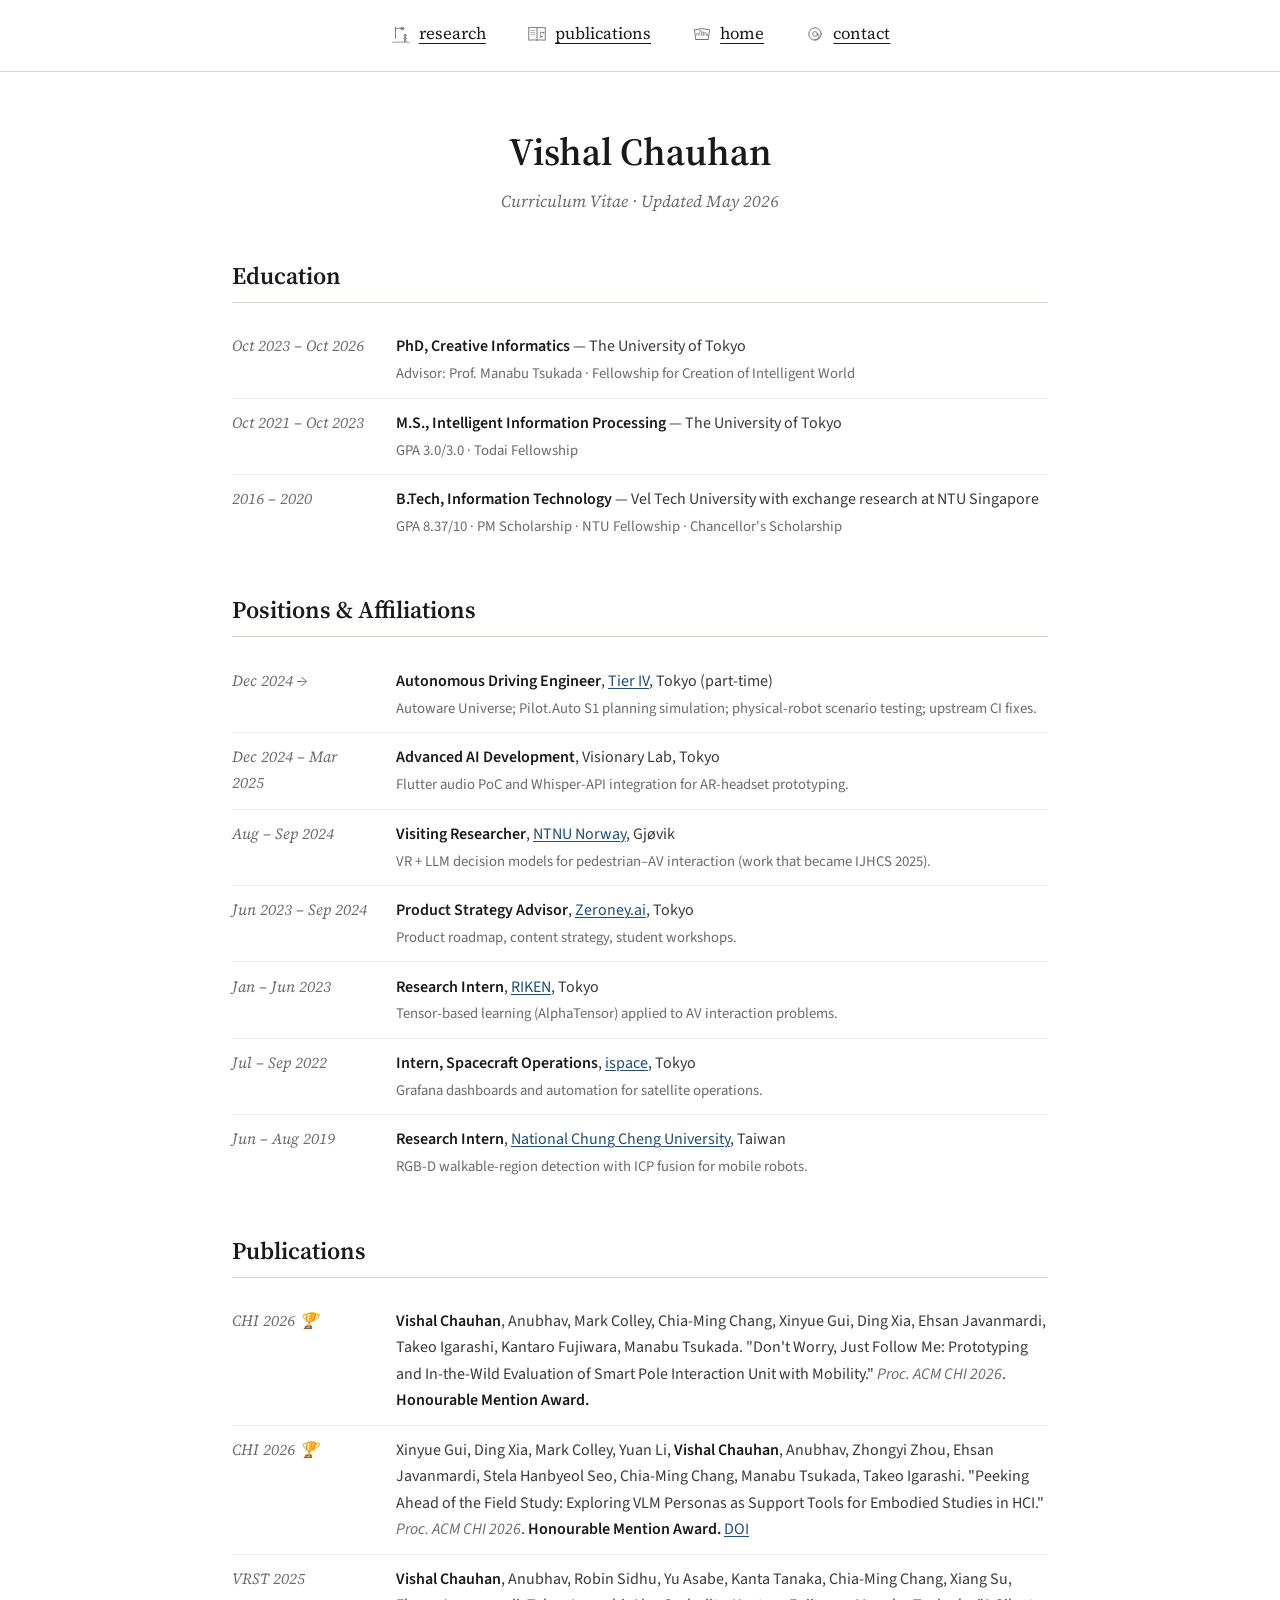
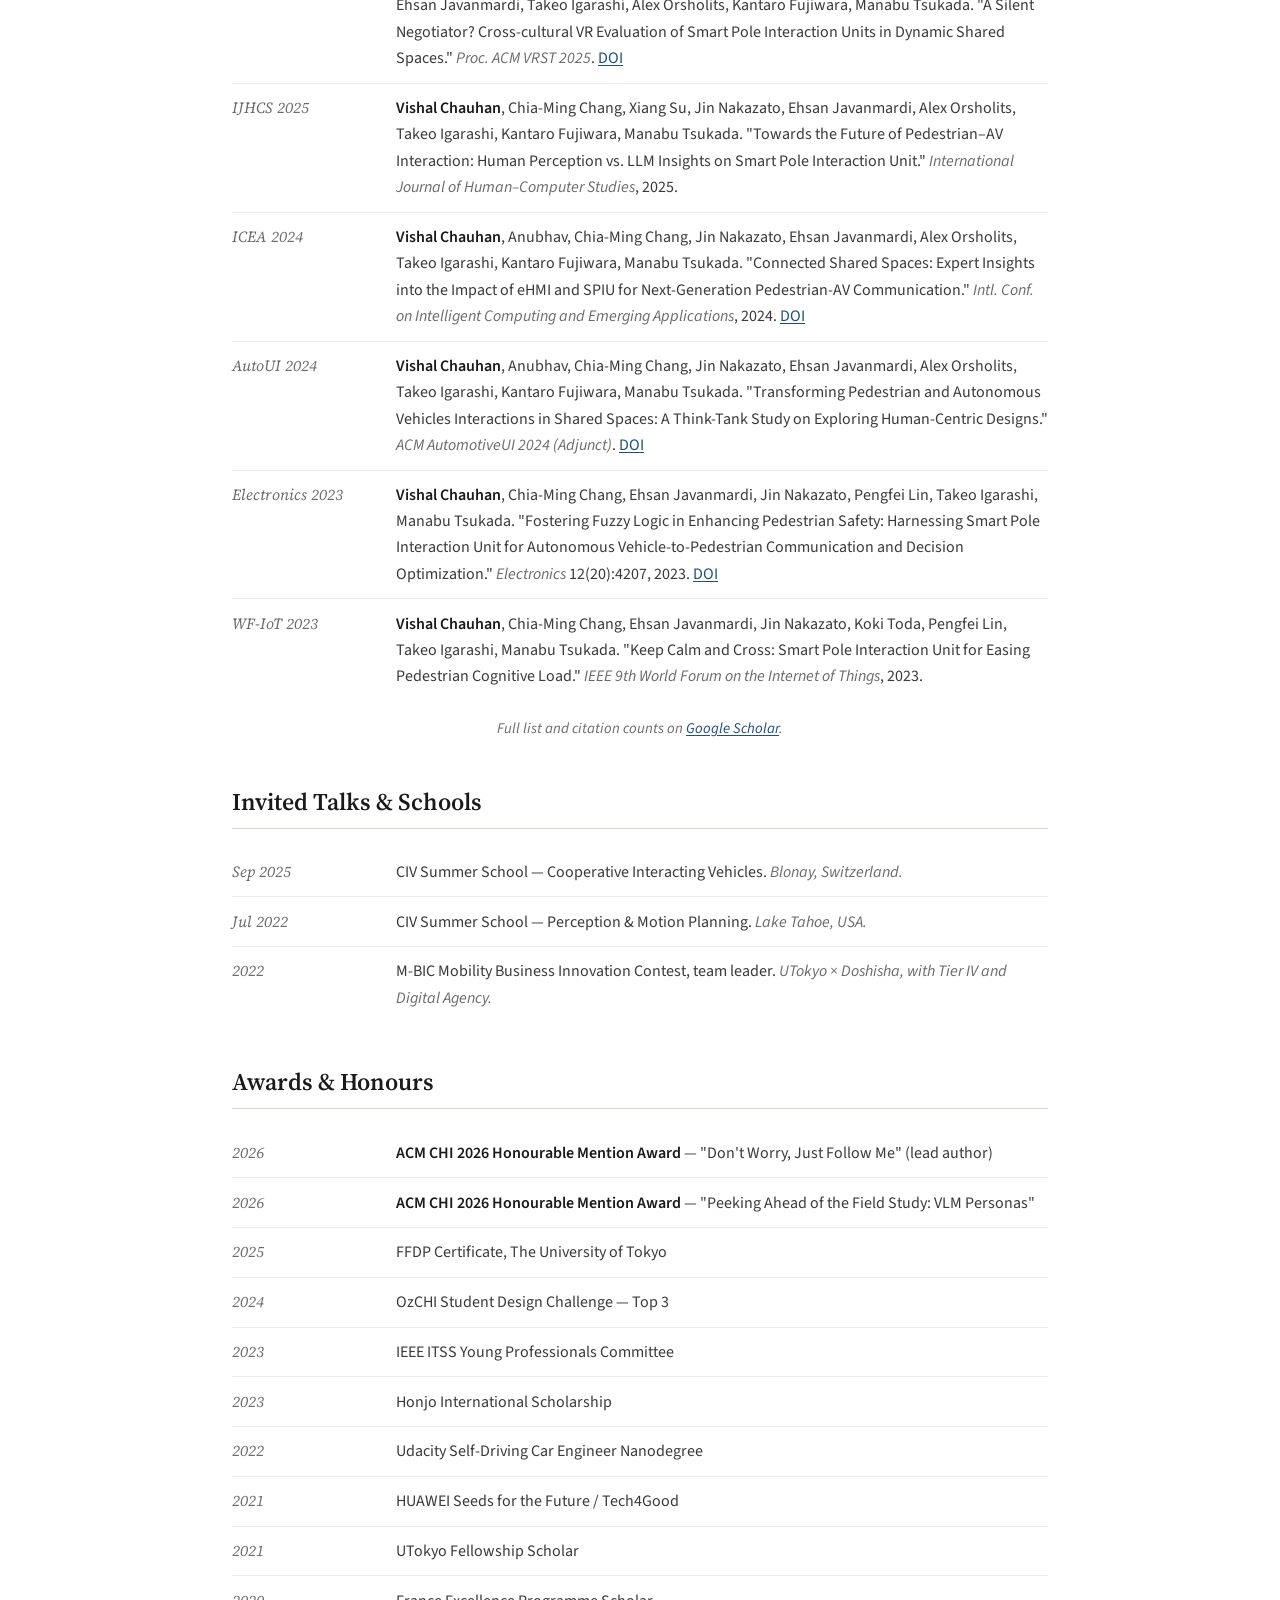
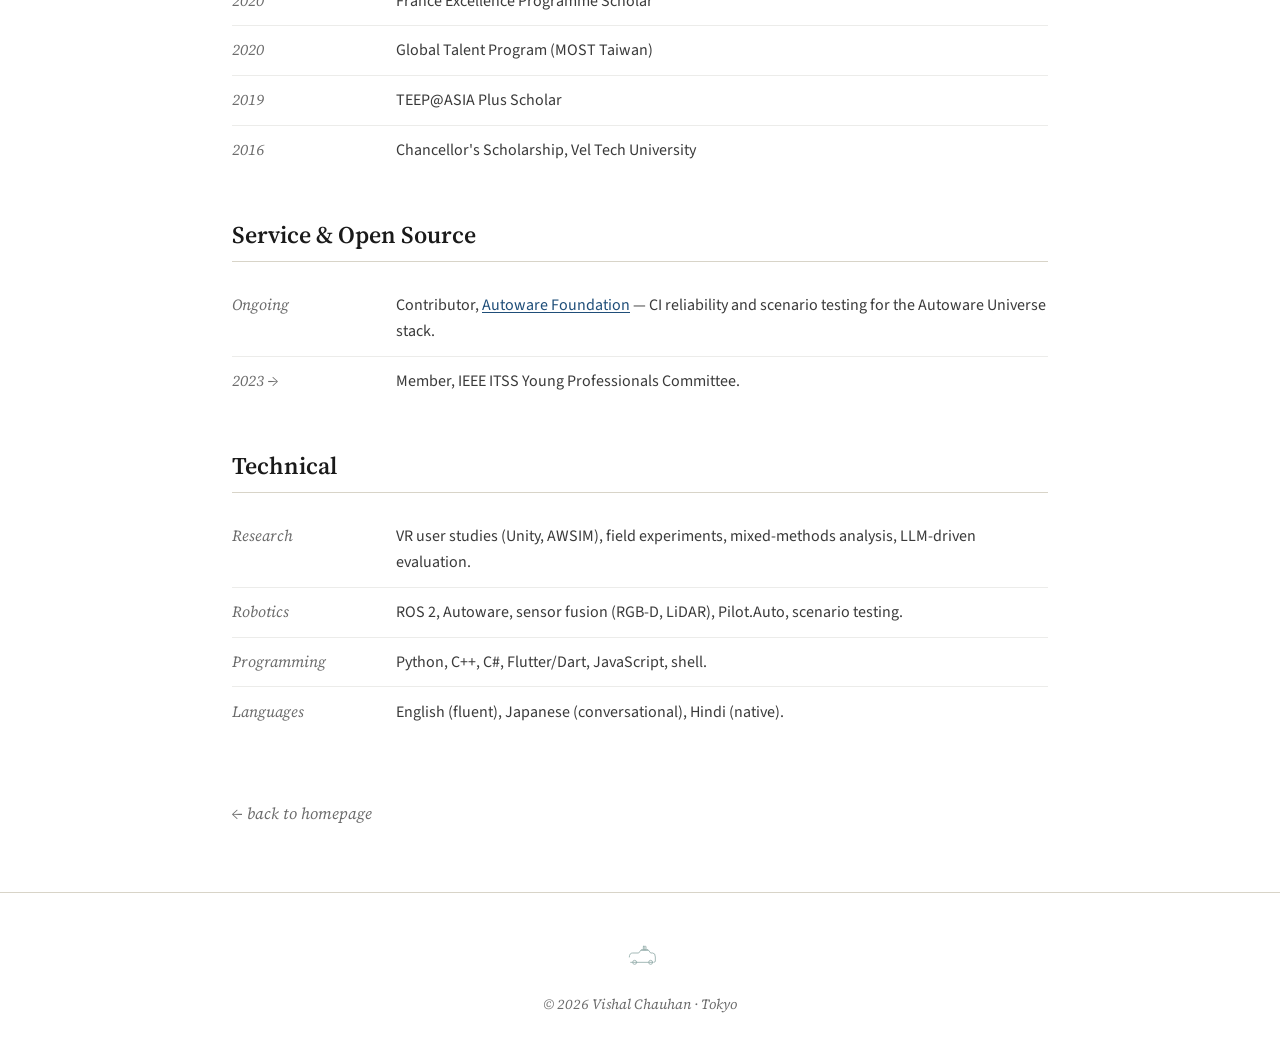
==== cv.html @ 9f1ff460 "Update portfolio website design" ====
<!DOCTYPE html>
<html lang="en">
<head>
<meta charset="UTF-8">
<meta name="viewport" content="width=device-width, initial-scale=1.0">
<title>CV — Vishal Chauhan</title>
<meta name="description" content="Curriculum vitae of Vishal Chauhan — Doctoral researcher at The University of Tokyo.">
<link rel="canonical" href="https://vish0012.github.io/cv.html">

<meta property="og:type" content="profile">
<meta property="og:title" content="CV — Vishal Chauhan">
<meta property="og:description" content="Curriculum vitae of Vishal Chauhan.">
<meta property="og:url" content="https://vish0012.github.io/cv.html">

<link rel="icon" href="data:image/svg+xml,%3Csvg xmlns='http://www.w3.org/2000/svg' viewBox='0 0 32 32'%3E%3Crect width='32' height='32' rx='4' fill='%23ffffff'/%3E%3Ctext x='16' y='22' font-family='Georgia,serif' font-size='20' font-weight='600' fill='%231a1a1a' text-anchor='middle'%3EV%3C/text%3E%3C/svg%3E">

<link rel="preconnect" href="https://fonts.googleapis.com">
<link rel="preconnect" href="https://fonts.gstatic.com" crossorigin>
<link href="https://fonts.googleapis.com/css2?family=Source+Serif+4:ital,opsz,wght@0,8..60,400;0,8..60,600;0,8..60,700;1,8..60,400;1,8..60,600&family=Source+Sans+3:ital,wght@0,400;0,500;0,600;0,700;1,400&display=swap" rel="stylesheet">

<link rel="stylesheet" href="assets/style.css">

<style>
  /* CV-specific layout: two-column with date / content */
  .cv-back {
    display: inline-flex;
    align-items: center;
    gap: 0.4rem;
    font-family: 'Source Serif 4', Georgia, serif;
    font-style: italic;
    color: var(--ink-muted);
    text-decoration: none;
    margin-top: 1.5rem;
  }
  .cv-back:hover { color: var(--link-hover); }

  .cv-title {
    text-align: center;
    margin: 3rem 0 2.5rem;
  }
  .cv-title h1 {
    font-family: 'Source Serif 4', Georgia, serif;
    font-size: 2.4rem;
    font-weight: 600;
    margin-bottom: 0.3rem;
  }
  .cv-title .sub {
    font-family: 'Source Serif 4', Georgia, serif;
    font-style: italic;
    color: var(--ink-muted);
    font-size: 1.05rem;
  }

  .cv-section { margin: 2.5rem 0; }
  .cv-section h2 {
    font-family: 'Source Serif 4', Georgia, serif;
    font-size: 1.5rem;
    font-weight: 600;
    border-bottom: 1px solid var(--rule);
    padding-bottom: 0.4rem;
    margin-bottom: 1.2rem;
    color: var(--ink);
  }
  .cv-row {
    display: grid;
    grid-template-columns: 140px 1fr;
    gap: 1.5rem;
    padding: 0.7rem 0;
    align-items: baseline;
  }
  .cv-row + .cv-row { border-top: 1px solid var(--rule-soft); }
  .cv-when {
    font-family: 'Source Serif 4', Georgia, serif;
    font-style: italic;
    color: var(--ink-muted);
    font-size: 0.97rem;
  }
  .cv-what { color: var(--ink-soft); font-size: 1rem; }
  .cv-what strong { color: var(--ink); font-weight: 600; }
  .cv-what em { color: var(--ink-muted); }
  .cv-sub {
    font-size: 0.92rem;
    color: var(--ink-muted);
    margin-top: 0.15rem;
  }

  @media (max-width: 640px) {
    .cv-title h1 { font-size: 1.9rem; }
    .cv-row { grid-template-columns: 1fr; gap: 0.2rem; padding: 0.85rem 0; }
    .cv-when { font-size: 0.9rem; }
  }
</style>
</head>
<body>

<nav class="top">
  <ul>
    <li><a href="index.html#research">
      <svg class="nav-icon" viewBox="0 0 32 32" fill="none" stroke="currentColor" stroke-width="1.3" stroke-linecap="round" stroke-linejoin="round" aria-hidden="true">
        <path d="M 8 6 Q 8.1 14, 8 22"/>
        <path d="M 8 9 Q 14 6, 18 8"/>
        <circle cx="18" cy="8" r="2.2"/>
        <circle cx="18" cy="8" r="0.9" fill="currentColor" stroke="none"/>
        <circle cx="22" cy="18" r="1.5"/>
        <path d="M 22 20 L 22 24"/>
        <path d="M 22 21 L 20 23"/>
        <path d="M 22 21 L 24 23"/>
        <path d="M 22 24 L 21 27"/>
        <path d="M 22 24 L 23.5 27"/>
        <path d="M 4 28 Q 16 27.5, 28 28" stroke-width="1"/>
      </svg>
      <span class="nav-label">research</span>
    </a></li>
    <li><a href="index.html#publications">
      <svg class="nav-icon" viewBox="0 0 32 32" fill="none" stroke="currentColor" stroke-width="1.3" stroke-linecap="round" stroke-linejoin="round" aria-hidden="true">
        <path d="M 4 7 Q 14 6, 16 7 Q 18 6, 28 7"/>
        <path d="M 4 7 L 4 25 Q 14 24, 16 25 Q 18 24, 28 25 L 28 7"/>
        <path d="M 16 7 L 16 25"/>
        <path d="M 7 11 L 13 11" stroke-width="0.8"/>
        <path d="M 7 14 L 13 14" stroke-width="0.8"/>
        <path d="M 7 17 L 13 17" stroke-width="0.8"/>
        <path d="M 21 13 L 21 21" stroke-width="0.9"/>
        <path d="M 21 14 Q 23 13, 25 14" stroke-width="0.9"/>
        <circle cx="25" cy="14" r="1" stroke-width="0.8"/>
        <circle cx="23" cy="20" r="0.7" stroke-width="0.8" fill="currentColor"/>
      </svg>
      <span class="nav-label">publications</span>
    </a></li>
    <li><a href="index.html">
      <svg class="nav-icon" viewBox="0 0 32 32" fill="none" stroke="currentColor" stroke-width="1.3" stroke-linecap="round" stroke-linejoin="round" aria-hidden="true">
        <path d="M 5 10 Q 16 6, 27 10 L 25 24 L 7 24 L 5 10"/>
        <path d="M 8 18 L 8 15 L 11 15 L 11 18" stroke-width="0.8"/>
        <path d="M 12 18 L 12 11 L 15 11 L 15 18" stroke-width="0.8"/>
        <path d="M 16 18 L 16 13 L 18 13 L 18 18" stroke-width="0.8"/>
        <path d="M 19 18 L 19 14 L 22 14 L 22 18" stroke-width="0.8"/>
        <path d="M 23 18 L 23 16 L 24 16 L 24 18" stroke-width="0.8"/>
        <path d="M 7 24 L 25 24" stroke-width="1.1"/>
      </svg>
      <span class="nav-label">home</span>
    </a></li>
    <li><a href="index.html#contact">
      <svg class="nav-icon" viewBox="0 0 32 32" fill="none" stroke="currentColor" stroke-width="1.3" stroke-linecap="round" stroke-linejoin="round" aria-hidden="true">
        <circle cx="16" cy="16" r="9" stroke-width="1.4"/>
        <circle cx="16" cy="16" r="3.5" stroke-width="1.2"/>
        <path d="M 19.3 16 Q 21 15, 21.5 17 Q 22 20, 21 22 Q 19 24, 16 24" stroke-width="1.2"/>
      </svg>
      <span class="nav-label">contact</span>
    </a></li>
  </ul>
</nav>

<div class="wrap">

<div class="cv-title">
  <h1>Vishal Chauhan</h1>
  <div class="sub">Curriculum Vitae · Updated <span id="updated">May 2026</span></div>
</div>

<!-- EDUCATION -->
<section class="cv-section">
  <h2>Education</h2>
  <div class="cv-row">
    <div class="cv-when">Oct 2023 – Oct 2026</div>
    <div class="cv-what">
      <strong>PhD, Creative Informatics</strong> — The University of Tokyo
      <div class="cv-sub">Advisor: Prof. Manabu Tsukada · Fellowship for Creation of Intelligent World</div>
    </div>
  </div>
  <div class="cv-row">
    <div class="cv-when">Oct 2021 – Oct 2023</div>
    <div class="cv-what">
      <strong>M.S., Intelligent Information Processing</strong> — The University of Tokyo
      <div class="cv-sub">GPA 3.0/3.0 · Todai Fellowship</div>
    </div>
  </div>
  <div class="cv-row">
    <div class="cv-when">2016 – 2020</div>
    <div class="cv-what">
      <strong>B.Tech, Information Technology</strong> — Vel Tech University with exchange research at NTU Singapore
      <div class="cv-sub">GPA 8.37/10 · PM Scholarship · NTU Fellowship · Chancellor's Scholarship</div>
    </div>
  </div>
</section>

<!-- POSITIONS -->
<section class="cv-section">
  <h2>Positions &amp; Affiliations</h2>
  <div class="cv-row">
    <div class="cv-when">Dec 2024 →</div>
    <div class="cv-what">
      <strong>Autonomous Driving Engineer</strong>, <a href="https://tier4.jp/en/" target="_blank" rel="noopener">Tier IV</a>, Tokyo (part-time)
      <div class="cv-sub">Autoware Universe; Pilot.Auto S1 planning simulation; physical-robot scenario testing; upstream CI fixes.</div>
    </div>
  </div>
  <div class="cv-row">
    <div class="cv-when">Dec 2024 – Mar 2025</div>
    <div class="cv-what">
      <strong>Advanced AI Development</strong>, Visionary Lab, Tokyo
      <div class="cv-sub">Flutter audio PoC and Whisper-API integration for AR-headset prototyping.</div>
    </div>
  </div>
  <div class="cv-row">
    <div class="cv-when">Aug – Sep 2024</div>
    <div class="cv-what">
      <strong>Visiting Researcher</strong>, <a href="https://www.ntnu.edu/" target="_blank" rel="noopener">NTNU Norway</a>, Gjøvik
      <div class="cv-sub">VR + LLM decision models for pedestrian–AV interaction (work that became IJHCS 2025).</div>
    </div>
  </div>
  <div class="cv-row">
    <div class="cv-when">Jun 2023 – Sep 2024</div>
    <div class="cv-what">
      <strong>Product Strategy Advisor</strong>, <a href="https://zeroney.ai" target="_blank" rel="noopener">Zeroney.ai</a>, Tokyo
      <div class="cv-sub">Product roadmap, content strategy, student workshops.</div>
    </div>
  </div>
  <div class="cv-row">
    <div class="cv-when">Jan – Jun 2023</div>
    <div class="cv-what">
      <strong>Research Intern</strong>, <a href="https://www.riken.jp/en/" target="_blank" rel="noopener">RIKEN</a>, Tokyo
      <div class="cv-sub">Tensor-based learning (AlphaTensor) applied to AV interaction problems.</div>
    </div>
  </div>
  <div class="cv-row">
    <div class="cv-when">Jul – Sep 2022</div>
    <div class="cv-what">
      <strong>Intern, Spacecraft Operations</strong>, <a href="https://ispace-inc.com/en/" target="_blank" rel="noopener">ispace</a>, Tokyo
      <div class="cv-sub">Grafana dashboards and automation for satellite operations.</div>
    </div>
  </div>
  <div class="cv-row">
    <div class="cv-when">Jun – Aug 2019</div>
    <div class="cv-what">
      <strong>Research Intern</strong>, <a href="https://www.ccu.edu.tw/eng/" target="_blank" rel="noopener">National Chung Cheng University</a>, Taiwan
      <div class="cv-sub">RGB-D walkable-region detection with ICP fusion for mobile robots.</div>
    </div>
  </div>
</section>

<!-- PUBLICATIONS -->
<section class="cv-section">
  <h2>Publications</h2>
  <div class="cv-row">
    <div class="cv-when">CHI 2026 🏆</div>
    <div class="cv-what">
      <strong>Vishal Chauhan</strong>, Anubhav, Mark Colley, Chia-Ming Chang, Xinyue Gui, Ding Xia, Ehsan Javanmardi, Takeo Igarashi, Kantaro Fujiwara, Manabu Tsukada. "Don't Worry, Just Follow Me: Prototyping and In-the-Wild Evaluation of Smart Pole Interaction Unit with Mobility." <em>Proc. ACM CHI 2026</em>. <strong>Honourable Mention Award.</strong>
    </div>
  </div>
  <div class="cv-row">
    <div class="cv-when">CHI 2026 🏆</div>
    <div class="cv-what">
      Xinyue Gui, Ding Xia, Mark Colley, Yuan Li, <strong>Vishal Chauhan</strong>, Anubhav, Zhongyi Zhou, Ehsan Javanmardi, Stela Hanbyeol Seo, Chia-Ming Chang, Manabu Tsukada, Takeo Igarashi. "Peeking Ahead of the Field Study: Exploring VLM Personas as Support Tools for Embodied Studies in HCI." <em>Proc. ACM CHI 2026</em>. <strong>Honourable Mention Award.</strong> <a href="https://doi.org/10.1145/3772318.3790537" target="_blank" rel="noopener">DOI</a>
    </div>
  </div>
  <div class="cv-row">
    <div class="cv-when">VRST 2025</div>
    <div class="cv-what">
      <strong>Vishal Chauhan</strong>, Anubhav, Robin Sidhu, Yu Asabe, Kanta Tanaka, Chia-Ming Chang, Xiang Su, Ehsan Javanmardi, Takeo Igarashi, Alex Orsholits, Kantaro Fujiwara, Manabu Tsukada. "A Silent Negotiator? Cross-cultural VR Evaluation of Smart Pole Interaction Units in Dynamic Shared Spaces." <em>Proc. ACM VRST 2025</em>. <a href="https://doi.org/10.1145/3756884.3765991" target="_blank" rel="noopener">DOI</a>
    </div>
  </div>
  <div class="cv-row">
    <div class="cv-when">IJHCS 2025</div>
    <div class="cv-what">
      <strong>Vishal Chauhan</strong>, Chia-Ming Chang, Xiang Su, Jin Nakazato, Ehsan Javanmardi, Alex Orsholits, Takeo Igarashi, Kantaro Fujiwara, Manabu Tsukada. "Towards the Future of Pedestrian–AV Interaction: Human Perception vs. LLM Insights on Smart Pole Interaction Unit." <em>International Journal of Human–Computer Studies</em>, 2025.
    </div>
  </div>
  <div class="cv-row">
    <div class="cv-when">ICEA 2024</div>
    <div class="cv-what">
      <strong>Vishal Chauhan</strong>, Anubhav, Chia-Ming Chang, Jin Nakazato, Ehsan Javanmardi, Alex Orsholits, Takeo Igarashi, Kantaro Fujiwara, Manabu Tsukada. "Connected Shared Spaces: Expert Insights into the Impact of eHMI and SPIU for Next-Generation Pedestrian-AV Communication." <em>Intl. Conf. on Intelligent Computing and Emerging Applications</em>, 2024. <a href="https://doi.org/10.1145/3732437.3732752" target="_blank" rel="noopener">DOI</a>
    </div>
  </div>
  <div class="cv-row">
    <div class="cv-when">AutoUI 2024</div>
    <div class="cv-what">
      <strong>Vishal Chauhan</strong>, Anubhav, Chia-Ming Chang, Jin Nakazato, Ehsan Javanmardi, Alex Orsholits, Takeo Igarashi, Kantaro Fujiwara, Manabu Tsukada. "Transforming Pedestrian and Autonomous Vehicles Interactions in Shared Spaces: A Think-Tank Study on Exploring Human-Centric Designs." <em>ACM AutomotiveUI 2024 (Adjunct)</em>. <a href="https://doi.org/10.1145/3641308.3685037" target="_blank" rel="noopener">DOI</a>
    </div>
  </div>
  <div class="cv-row">
    <div class="cv-when">Electronics 2023</div>
    <div class="cv-what">
      <strong>Vishal Chauhan</strong>, Chia-Ming Chang, Ehsan Javanmardi, Jin Nakazato, Pengfei Lin, Takeo Igarashi, Manabu Tsukada. "Fostering Fuzzy Logic in Enhancing Pedestrian Safety: Harnessing Smart Pole Interaction Unit for Autonomous Vehicle-to-Pedestrian Communication and Decision Optimization." <em>Electronics</em> 12(20):4207, 2023. <a href="https://doi.org/10.3390/electronics12204207" target="_blank" rel="noopener">DOI</a>
    </div>
  </div>
  <div class="cv-row">
    <div class="cv-when">WF-IoT 2023</div>
    <div class="cv-what">
      <strong>Vishal Chauhan</strong>, Chia-Ming Chang, Ehsan Javanmardi, Jin Nakazato, Koki Toda, Pengfei Lin, Takeo Igarashi, Manabu Tsukada. "Keep Calm and Cross: Smart Pole Interaction Unit for Easing Pedestrian Cognitive Load." <em>IEEE 9th World Forum on the Internet of Things</em>, 2023.
    </div>
  </div>
  <p style="text-align:center;font-style:italic;color:var(--ink-muted);font-size:0.93rem;margin-top:1rem">
    Full list and citation counts on <a href="https://scholar.google.com/citations?user=SHkxvc4AAAAJ" target="_blank" rel="noopener">Google Scholar</a>.
  </p>
</section>

<!-- TALKS -->
<section class="cv-section">
  <h2>Invited Talks &amp; Schools</h2>
  <div class="cv-row">
    <div class="cv-when">Sep 2025</div>
    <div class="cv-what">CIV Summer School — Cooperative Interacting Vehicles. <em>Blonay, Switzerland.</em></div>
  </div>
  <div class="cv-row">
    <div class="cv-when">Jul 2022</div>
    <div class="cv-what">CIV Summer School — Perception &amp; Motion Planning. <em>Lake Tahoe, USA.</em></div>
  </div>
  <div class="cv-row">
    <div class="cv-when">2022</div>
    <div class="cv-what">M-BIC Mobility Business Innovation Contest, team leader. <em>UTokyo × Doshisha, with Tier IV and Digital Agency.</em></div>
  </div>
</section>

<!-- AWARDS -->
<section class="cv-section">
  <h2>Awards &amp; Honours</h2>
  <div class="cv-row"><div class="cv-when">2026</div><div class="cv-what"><strong>ACM CHI 2026 Honourable Mention Award</strong> — "Don't Worry, Just Follow Me" (lead author)</div></div>
  <div class="cv-row"><div class="cv-when">2026</div><div class="cv-what"><strong>ACM CHI 2026 Honourable Mention Award</strong> — "Peeking Ahead of the Field Study: VLM Personas"</div></div>
  <div class="cv-row"><div class="cv-when">2025</div><div class="cv-what">FFDP Certificate, The University of Tokyo</div></div>
  <div class="cv-row"><div class="cv-when">2024</div><div class="cv-what">OzCHI Student Design Challenge — Top 3</div></div>
  <div class="cv-row"><div class="cv-when">2023</div><div class="cv-what">IEEE ITSS Young Professionals Committee</div></div>
  <div class="cv-row"><div class="cv-when">2023</div><div class="cv-what">Honjo International Scholarship</div></div>
  <div class="cv-row"><div class="cv-when">2022</div><div class="cv-what">Udacity Self-Driving Car Engineer Nanodegree</div></div>
  <div class="cv-row"><div class="cv-when">2021</div><div class="cv-what">HUAWEI Seeds for the Future / Tech4Good</div></div>
  <div class="cv-row"><div class="cv-when">2021</div><div class="cv-what">UTokyo Fellowship Scholar</div></div>
  <div class="cv-row"><div class="cv-when">2020</div><div class="cv-what">France Excellence Programme Scholar</div></div>
  <div class="cv-row"><div class="cv-when">2020</div><div class="cv-what">Global Talent Program (MOST Taiwan)</div></div>
  <div class="cv-row"><div class="cv-when">2019</div><div class="cv-what">TEEP@ASIA Plus Scholar</div></div>
  <div class="cv-row"><div class="cv-when">2016</div><div class="cv-what">Chancellor's Scholarship, Vel Tech University</div></div>
</section>

<!-- SERVICE -->
<section class="cv-section">
  <h2>Service &amp; Open Source</h2>
  <div class="cv-row">
    <div class="cv-when">Ongoing</div>
    <div class="cv-what">Contributor, <a href="https://github.com/autowarefoundation" target="_blank" rel="noopener">Autoware Foundation</a> — CI reliability and scenario testing for the Autoware Universe stack.</div>
  </div>
  <div class="cv-row">
    <div class="cv-when">2023 →</div>
    <div class="cv-what">Member, IEEE ITSS Young Professionals Committee.</div>
  </div>
</section>

<!-- SKILLS -->
<section class="cv-section">
  <h2>Technical</h2>
  <div class="cv-row">
    <div class="cv-when">Research</div>
    <div class="cv-what">VR user studies (Unity, AWSIM), field experiments, mixed-methods analysis, LLM-driven evaluation.</div>
  </div>
  <div class="cv-row">
    <div class="cv-when">Robotics</div>
    <div class="cv-what">ROS 2, Autoware, sensor fusion (RGB-D, LiDAR), Pilot.Auto, scenario testing.</div>
  </div>
  <div class="cv-row">
    <div class="cv-when">Programming</div>
    <div class="cv-what">Python, C++, C#, Flutter/Dart, JavaScript, shell.</div>
  </div>
  <div class="cv-row">
    <div class="cv-when">Languages</div>
    <div class="cv-what">English (fluent), Japanese (conversational), Hindi (native).</div>
  </div>
</section>

<a href="index.html" class="cv-back">← back to homepage</a>

</div>

<footer>
  <svg class="mark" viewBox="0 0 60 60" fill="none" stroke="currentColor" stroke-width="1.3" stroke-linecap="round" stroke-linejoin="round" aria-hidden="true">
    <path d="M14 36 Q 14 30, 19 30 L 28 30 L 32 25 L 42 25 L 46 30 L 49 30 Q 53 30, 53 36 L 53 42 Q 53 44, 51 44"/>
    <path d="M16 44 L 49 44"/>
    <line x1="32" y1="26" x2="42" y2="26"/>
    <circle cx="22" cy="44" r="3"/>
    <circle cx="46" cy="44" r="3"/>
    <rect x="35" y="20" width="4" height="5" rx="0.5"/>
    <circle cx="37" cy="22.5" r="1" fill="currentColor" stroke="none"/>
  </svg>
  <div>© <span id="year">2026</span> Vishal Chauhan · Tokyo</div>
</footer>

<script>
  document.getElementById('year').textContent = new Date().getFullYear();
</script>
</body>
</html>
---- assets/style.css ----
/* ============================================================
   Vishal Chauhan — Academic page
   Stylesheet
   ============================================================ */

*, *::before, *::after { margin: 0; padding: 0; box-sizing: border-box; }

:root {
  --paper: #ffffff;
  --ink: #1a1a1a;
  --ink-soft: #3a3a3a;
  --ink-muted: #6b6b6b;
  --ink-faint: #999;
  --rule: #d8d4c8;
  --rule-soft: #ececea;
  --accent: #6b8e8a;          /* muted teal-grey, like ink wash */
  --accent-deep: #4a6663;
  --link: #1f4e79;            /* classic serif-link blue */
  --link-hover: #c34a36;      /* warm red on hover, like a fountain pen */
  --max-w: 880px;
}

html { -webkit-text-size-adjust: 100%; }

body {
  font-family: 'Source Sans 3', 'Helvetica Neue', Arial, sans-serif;
  color: var(--ink);
  background: var(--paper);
  font-size: 16px;
  line-height: 1.65;
  -webkit-font-smoothing: antialiased;
  -moz-osx-font-smoothing: grayscale;
  padding: 0;
}

a {
  color: var(--link);
  text-decoration: underline;
  text-decoration-thickness: 1px;
  text-underline-offset: 2px;
  transition: color 0.15s;
}
a:hover { color: var(--link-hover); }

img { max-width: 100%; display: block; }

::selection { background: rgba(195, 74, 54, 0.15); color: var(--ink); }

.wrap {
  max-width: var(--max-w);
  margin: 0 auto;
  padding: 0 2rem;
}

/* ---------- Top nav (anchor-based) ---------- */
nav.top {
  border-bottom: 1px solid var(--rule);
  padding: 1.25rem 0 1.1rem;
  background: var(--paper);
  position: sticky;
  top: 0;
  z-index: 10;
}
nav.top ul {
  list-style: none;
  display: flex;
  align-items: center;
  justify-content: center;
  gap: 2.5rem;
  font-family: 'Source Serif 4', Georgia, 'Times New Roman', serif;
  font-size: 1.05rem;
  flex-wrap: wrap;
}
nav.top a {
  color: var(--ink);
  text-decoration: underline;
  text-decoration-thickness: 1px;
  text-underline-offset: 4px;
  display: inline-flex;
  align-items: center;
  gap: 0.45rem;
}
nav.top a:hover { color: var(--link-hover); }
nav.top .nav-icon { width: 22px; height: 22px; flex-shrink: 0; color: var(--ink-muted); }

/* ---------- Hero ---------- */
.hero {
  display: grid;
  grid-template-columns: auto 1fr auto;
  gap: 2rem;
  padding: 3rem 0 2rem;
  align-items: start;
}
.hero-photo {
  width: 200px;
  height: 240px;
  object-fit: cover;
  object-position: center top;
  background: var(--rule-soft);
}
.hero-text { padding-top: 0.5rem; }
.hero-text h1 {
  font-family: 'Source Serif 4', Georgia, 'Times New Roman', serif;
  font-weight: 600;
  font-size: 2.6rem;
  line-height: 1.1;
  letter-spacing: -0.5px;
  margin-bottom: 0.9rem;
  color: var(--ink);
}
.hero-text .titles {
  font-family: 'Source Serif 4', Georgia, serif;
  font-style: italic;
  font-size: 1.15rem;
  color: var(--ink-soft);
  line-height: 1.5;
}
.hero-text .titles div { margin-bottom: 0.15rem; }
.hero-text .titles a { color: var(--ink-soft); text-decoration-color: var(--ink-faint); }
.hero-text .titles a:hover { color: var(--link-hover); text-decoration-color: var(--link-hover); }

.hero-mark {
  width: 220px;
  height: 150px;
  color: var(--accent);
  opacity: 0.9;
  align-self: end;
}

/* ---------- Section headers (icon + name) ---------- */
.section {
  padding: 3.2rem 0 1rem;
  scroll-margin-top: 5rem;
}
.section-head {
  display: flex;
  align-items: center;
  justify-content: center;
  gap: 0.8rem;
  margin-bottom: 2rem;
}
.section-head h2 {
  font-family: 'Source Serif 4', Georgia, serif;
  font-weight: 600;
  font-size: 2.1rem;
  letter-spacing: -0.3px;
  color: var(--ink);
}
.section-head .ico {
  width: 38px;
  height: 38px;
  color: var(--accent);
  flex-shrink: 0;
}

/* ---------- Research / Publication entries ---------- */
.pub {
  display: grid;
  grid-template-columns: 160px 1fr;
  gap: 1.8rem;
  padding: 1.2rem 0;
  align-items: start;
}
.pub + .pub { border-top: 1px solid var(--rule-soft); }
.pub-thumb {
  width: 160px;
  height: 110px;
  object-fit: cover;
  background: var(--rule-soft);
  border: 1px solid var(--rule-soft);
}
.pub-thumb.placeholder {
  display: flex;
  align-items: center;
  justify-content: center;
  color: var(--ink-faint);
  font-family: 'Source Serif 4', Georgia, serif;
  font-style: italic;
  font-size: 0.85rem;
  text-align: center;
  padding: 0.5rem;
}
.pub-body { padding-top: 0.1rem; }
.pub-title {
  font-weight: 700;
  font-size: 1.05rem;
  line-height: 1.35;
  margin-bottom: 0.25rem;
  color: var(--ink);
}
.pub-authors {
  font-size: 0.98rem;
  color: var(--ink-soft);
  margin-bottom: 0.15rem;
}
.pub-authors .me { font-weight: 600; color: var(--ink); }
.pub-venue {
  font-style: italic;
  font-size: 0.95rem;
  color: var(--ink-muted);
  margin-bottom: 0.4rem;
}
.pub-links {
  display: flex;
  gap: 0.6rem;
  flex-wrap: wrap;
  font-size: 0.93rem;
}
.pub-links a { color: var(--link); }
.pub-links a::before { content: "["; color: var(--ink-faint); text-decoration: none; }
.pub-links a::after { content: "]"; color: var(--ink-faint); text-decoration: none; }
.pub-links span.disabled {
  color: var(--ink-faint);
  font-style: italic;
}
.pub-links span.disabled::before { content: "["; }
.pub-links span.disabled::after { content: "]"; }

.pub-note {
  margin-top: 0.4rem;
  font-size: 0.9rem;
  color: var(--ink-muted);
  font-style: italic;
}

/* ---------- Teaching / generic two-col list (no thumbnail option) ---------- */
.entry {
  padding: 1rem 0;
}
.entry + .entry { border-top: 1px solid var(--rule-soft); }
.entry-title {
  font-weight: 700;
  font-size: 1.05rem;
  color: var(--ink);
  margin-bottom: 0.2rem;
}
.entry-meta {
  font-size: 0.95rem;
  color: var(--ink-muted);
  margin-bottom: 0.3rem;
}
.entry-meta a { color: var(--ink-muted); }
.entry-desc { font-size: 0.97rem; color: var(--ink-soft); }

/* ---------- Team / collaborators ---------- */
.team-group { margin-bottom: 1.6rem; }
.team-group h3 {
  font-weight: 700;
  font-size: 1.1rem;
  margin-bottom: 0.5rem;
  color: var(--ink);
}
.team-list {
  list-style: none;
  padding: 0;
  font-size: 0.98rem;
  color: var(--ink-soft);
}
.team-list li { margin-bottom: 0.2rem; }

/* ---------- About prose ---------- */
.prose {
  font-size: 1.02rem;
  line-height: 1.7;
  color: var(--ink-soft);
  max-width: 66ch;
  margin: 0 auto;
}
.prose p + p { margin-top: 1rem; }
.prose strong { color: var(--ink); font-weight: 600; }
.prose h3 {
  font-family: 'Source Serif 4', Georgia, serif;
  font-weight: 700;
  font-size: 1.25rem;
  color: var(--ink);
  margin-top: 1.8rem;
  margin-bottom: 0.4rem;
}

/* ---------- Affiliations row ---------- */
.affil {
  display: flex;
  align-items: center;
  justify-content: center;
  gap: 2.2rem;
  margin: 2rem 0;
  flex-wrap: wrap;
}
.affil a {
  display: inline-flex;
  align-items: center;
  gap: 0.5rem;
  text-decoration: none;
  color: var(--ink-muted);
  font-family: 'Source Serif 4', Georgia, serif;
  font-style: italic;
  font-size: 0.95rem;
  transition: color 0.2s, opacity 0.2s;
  opacity: 0.8;
}
.affil a:hover { color: var(--ink); opacity: 1; }
.affil-mark {
  width: 32px;
  height: 32px;
  color: currentColor;
  flex-shrink: 0;
}

/* ---------- Contact ---------- */
.contact-block {
  text-align: center;
  font-size: 1rem;
  color: var(--ink-soft);
  line-height: 1.9;
}
.contact-block .email {
  font-family: 'Source Serif 4', Georgia, serif;
  font-style: italic;
  color: var(--ink);
  display: inline-block;
  padding: 0.5rem 0;
}
.contact-block a { color: var(--link); }

/* ---------- News / dated items ---------- */
.news-row {
  display: grid;
  grid-template-columns: 100px 1fr;
  gap: 1.2rem;
  padding: 0.55rem 0;
  font-size: 0.97rem;
  color: var(--ink-soft);
  align-items: baseline;
}
.news-row + .news-row { border-top: 1px solid var(--rule-soft); }
.news-date {
  font-family: 'Source Serif 4', Georgia, serif;
  font-style: italic;
  color: var(--ink-muted);
  white-space: nowrap;
}
.news-text strong { color: var(--ink); font-weight: 600; }

/* ---------- Footer ---------- */
footer {
  border-top: 1px solid var(--rule);
  padding: 2.5rem 0 3rem;
  text-align: center;
  font-size: 0.88rem;
  color: var(--ink-muted);
  font-family: 'Source Serif 4', Georgia, serif;
  font-style: italic;
  margin-top: 4rem;
}
footer .mark {
  width: 40px;
  height: 40px;
  color: var(--accent);
  margin: 0 auto 0.8rem;
  opacity: 0.7;
}

/* ---------- Responsive ---------- */
@media (max-width: 720px) {
  .wrap { padding: 0 1.25rem; }
  nav.top ul { gap: 1.2rem; font-size: 0.95rem; }
  nav.top .nav-icon { width: 18px; height: 18px; }
  .hero {
    grid-template-columns: 1fr;
    text-align: center;
    gap: 1.25rem;
    padding: 2rem 0 1.5rem;
  }
  .hero-photo { width: 160px; height: 190px; margin: 0 auto; }
  .hero-mark { width: 180px; height: 120px; margin: 0 auto; align-self: center; }
  .hero-text { padding-top: 0; }
  .hero-text h1 { font-size: 2rem; }
  .hero-text .titles { font-size: 1.02rem; }
  .section { padding: 2.2rem 0 0.5rem; }
  .section-head h2 { font-size: 1.6rem; }
  .section-head .ico { width: 30px; height: 30px; }
  .pub { grid-template-columns: 1fr; gap: 0.8rem; }
  .pub-thumb { width: 100%; max-width: 280px; height: 160px; }
  .news-row { grid-template-columns: 80px 1fr; gap: 0.8rem; }
  .affil { gap: 1.2rem; }
}

@media (max-width: 480px) {
  nav.top ul { gap: 0.9rem; font-size: 0.88rem; }
  nav.top a { gap: 0.25rem; }
  nav.top .nav-label { font-size: 0.85rem; }
}

/* ---------- Print ---------- */
@media print {
  nav.top, .hero-mark, footer .mark, .affil { display: none; }
  body { font-size: 11pt; color: #000; }
  a { color: #000; text-decoration: underline; }
  .section { padding: 1.5rem 0; page-break-inside: avoid; }
  .pub { page-break-inside: avoid; }
}
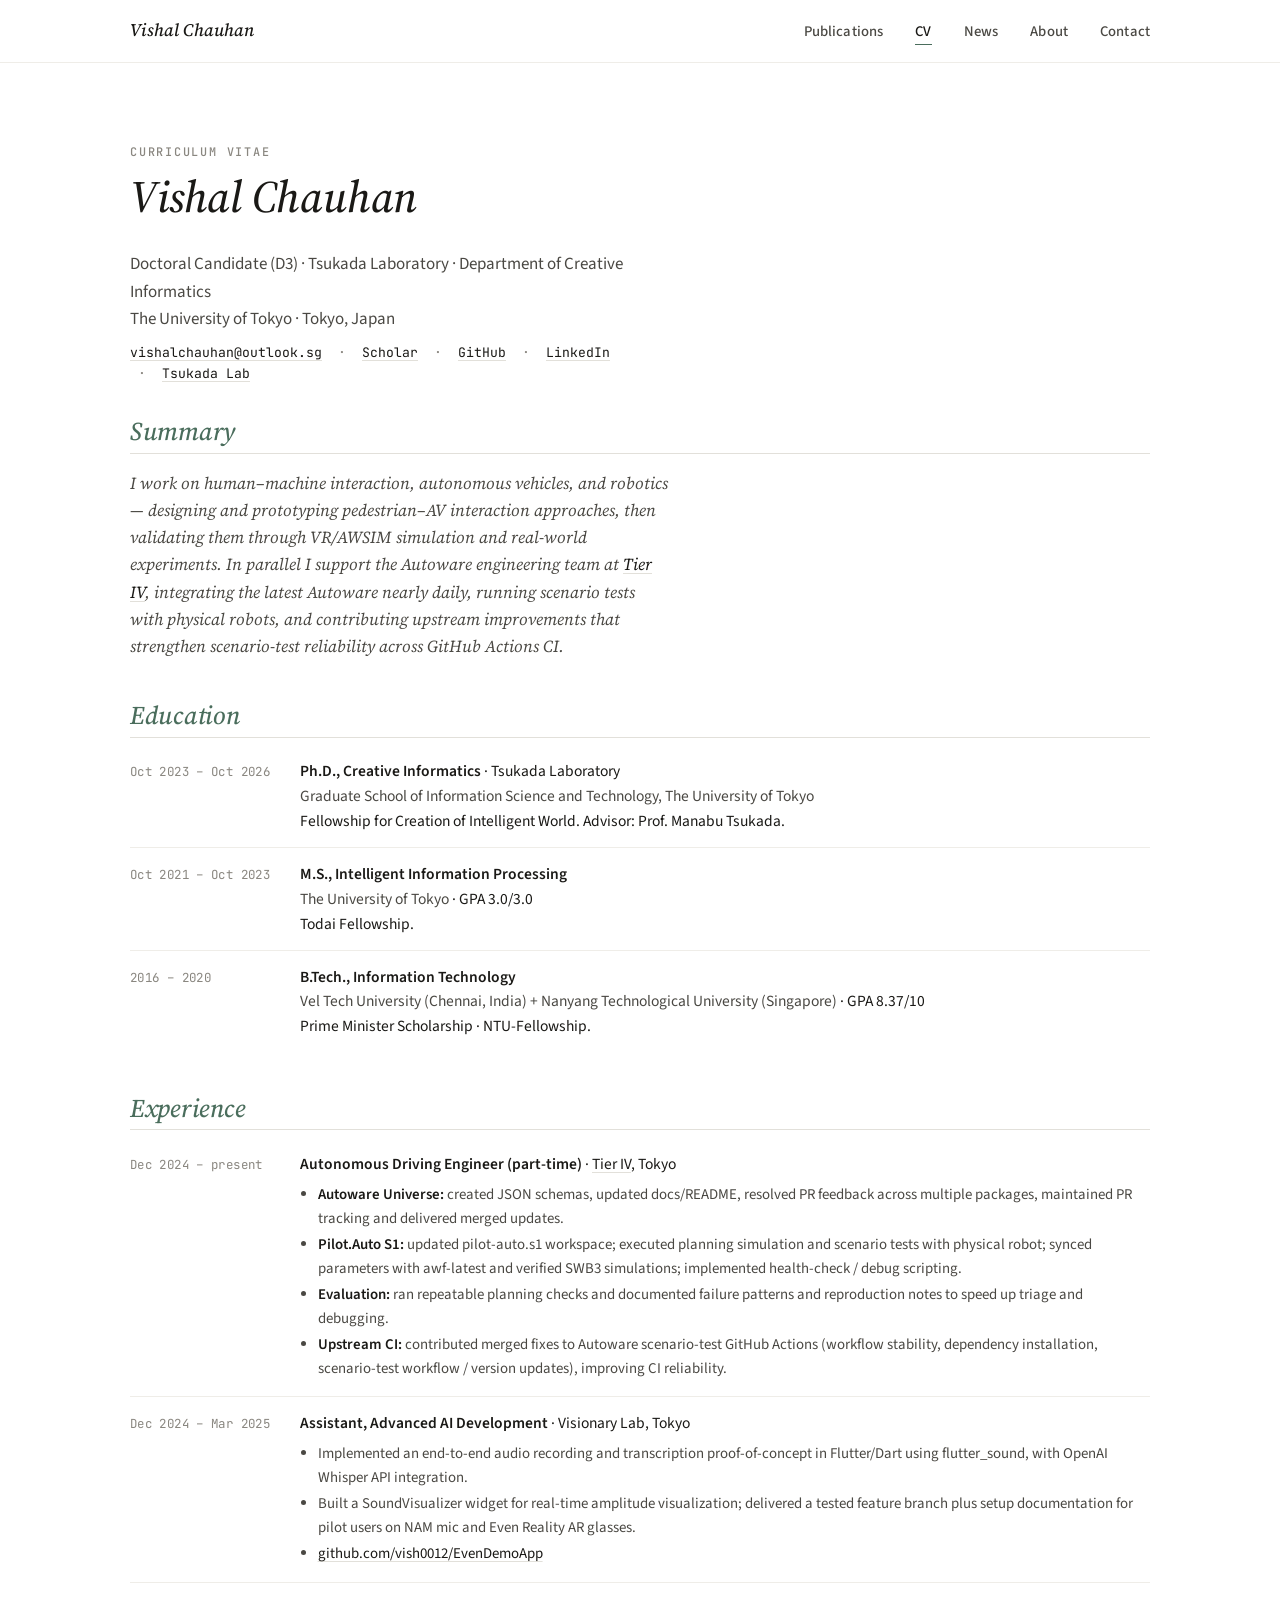
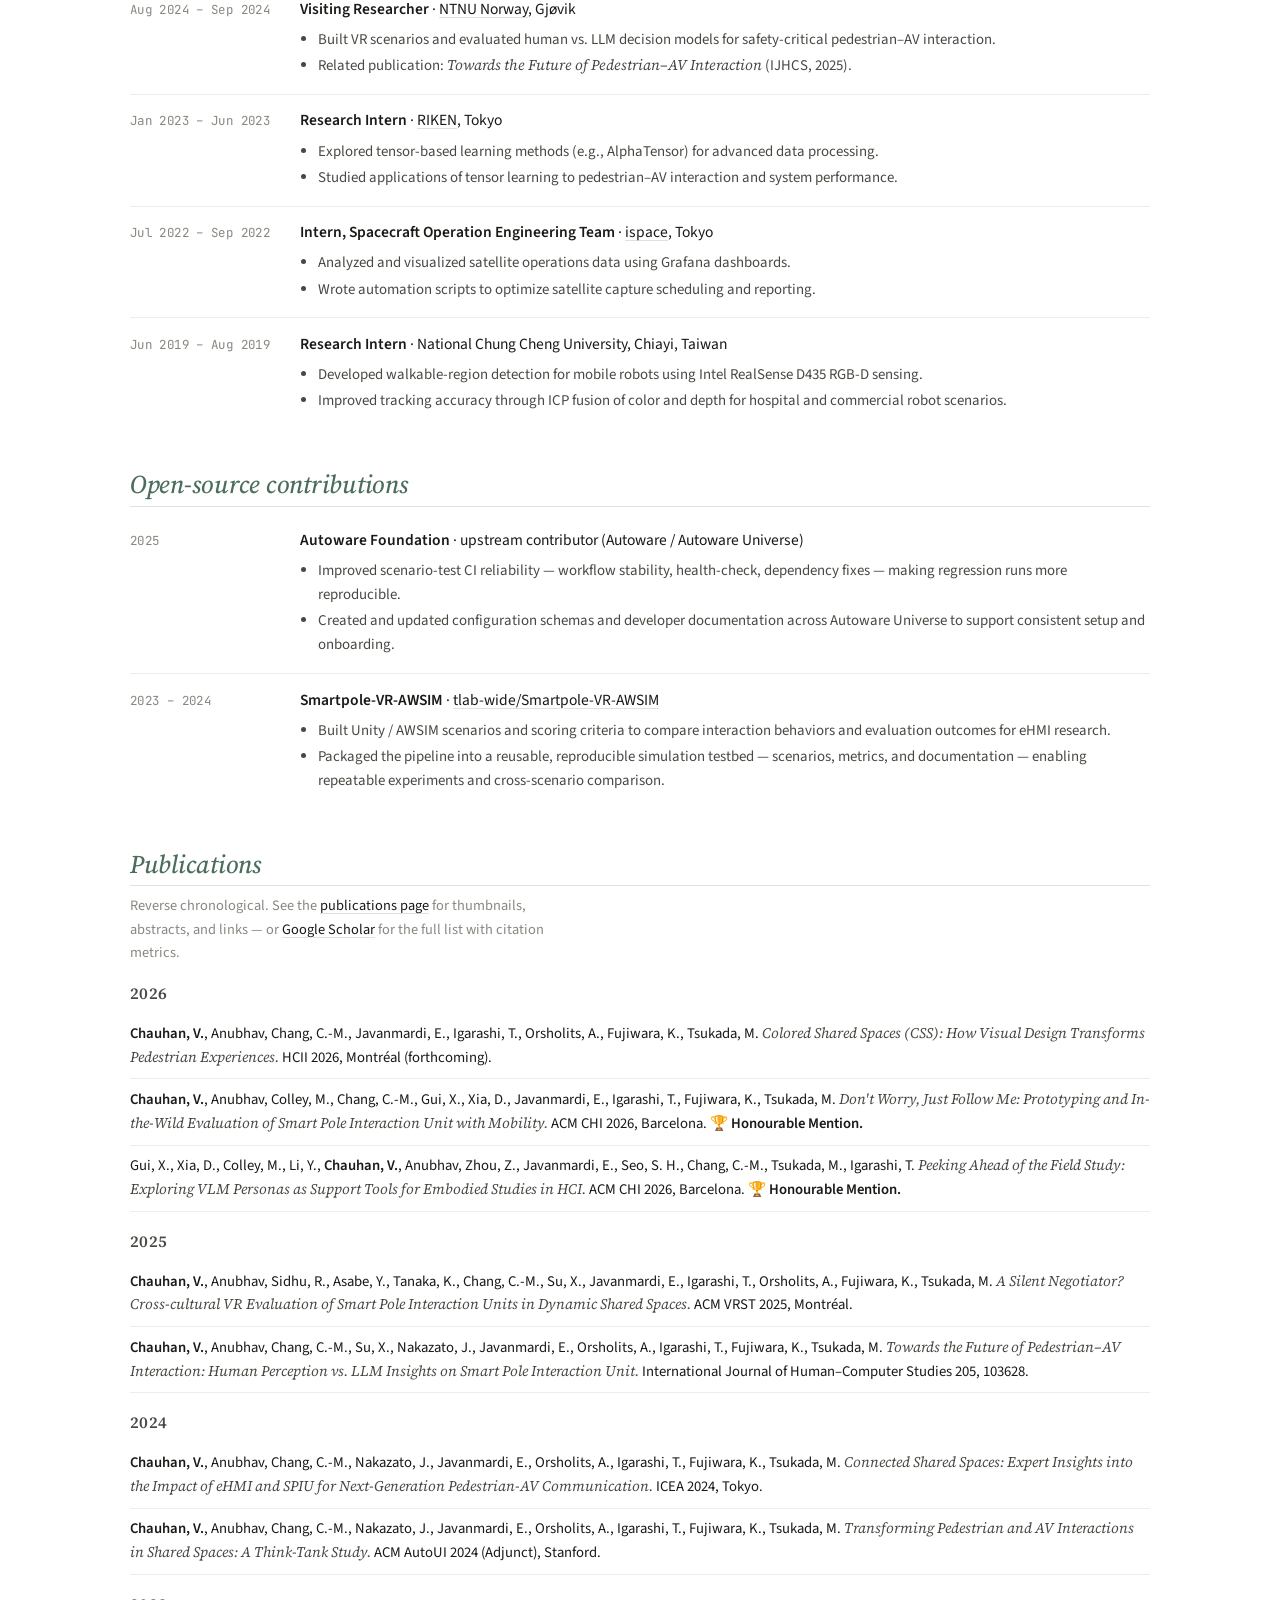
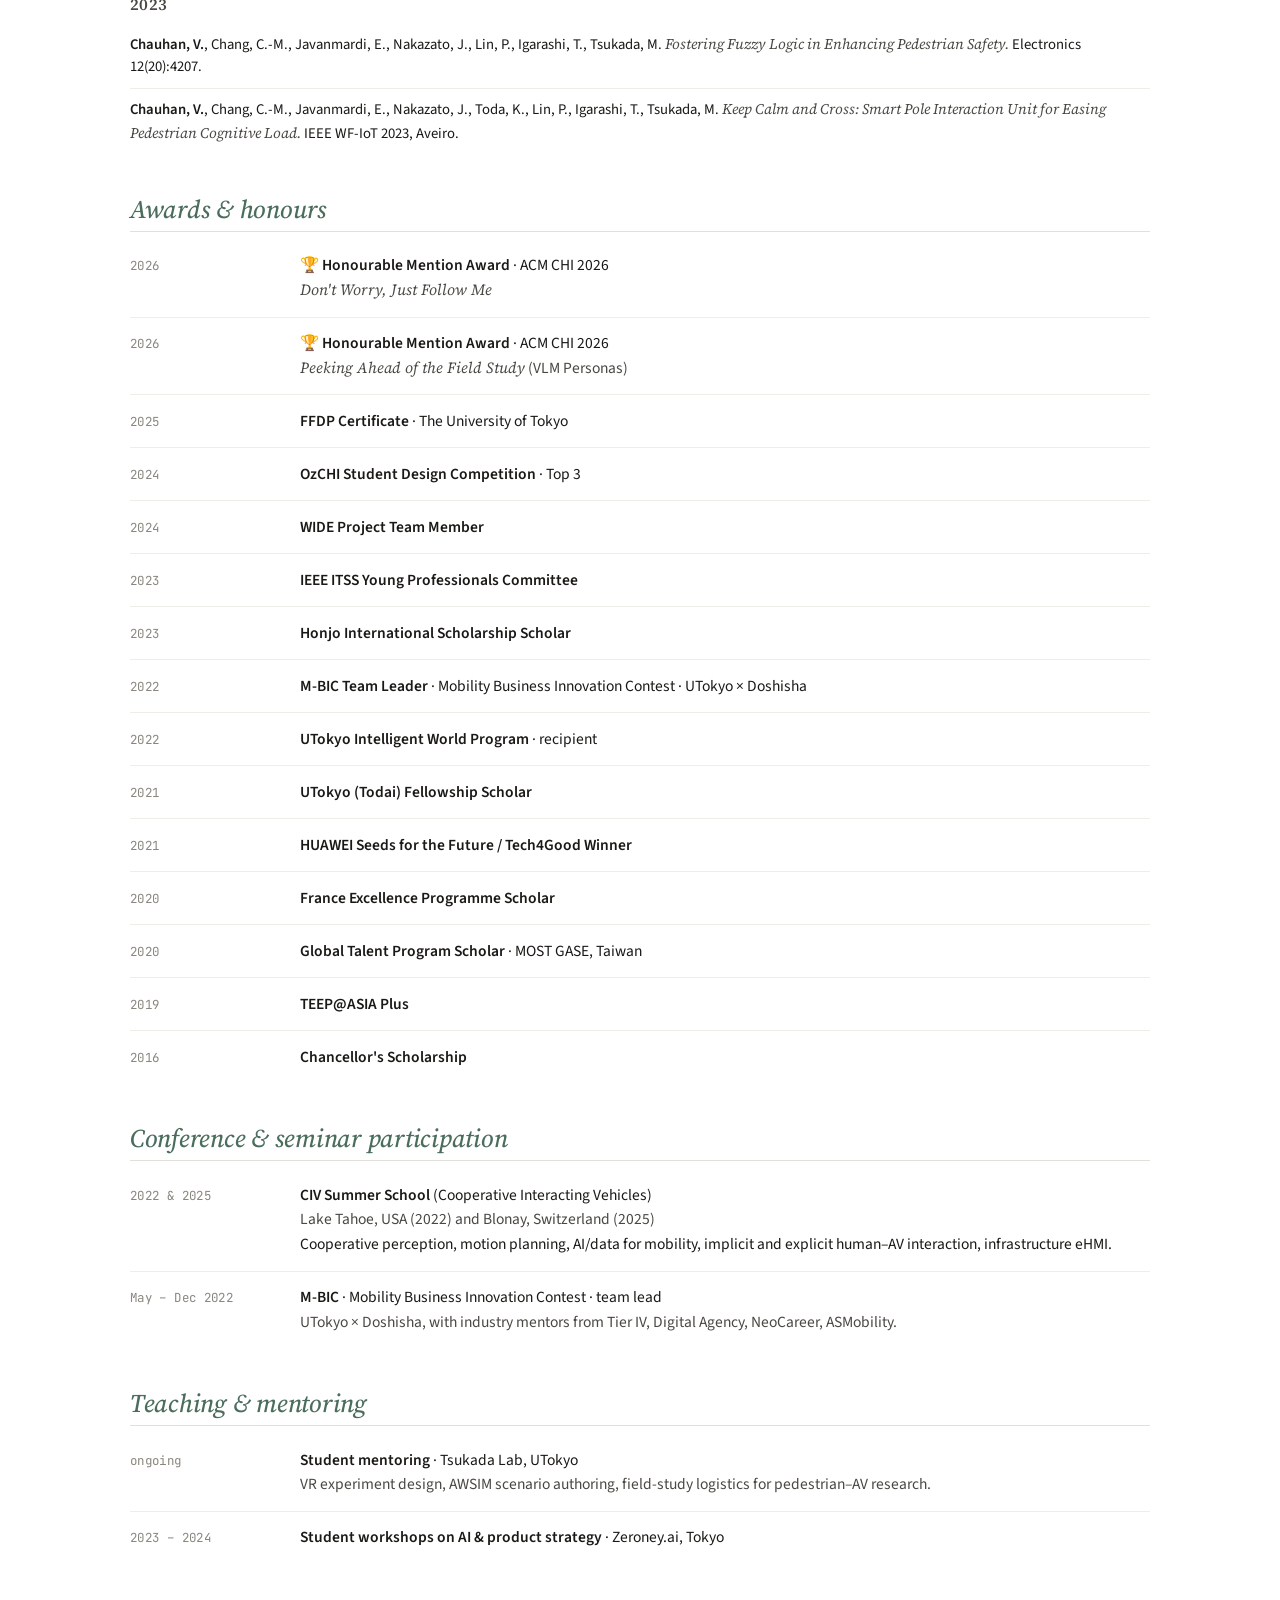
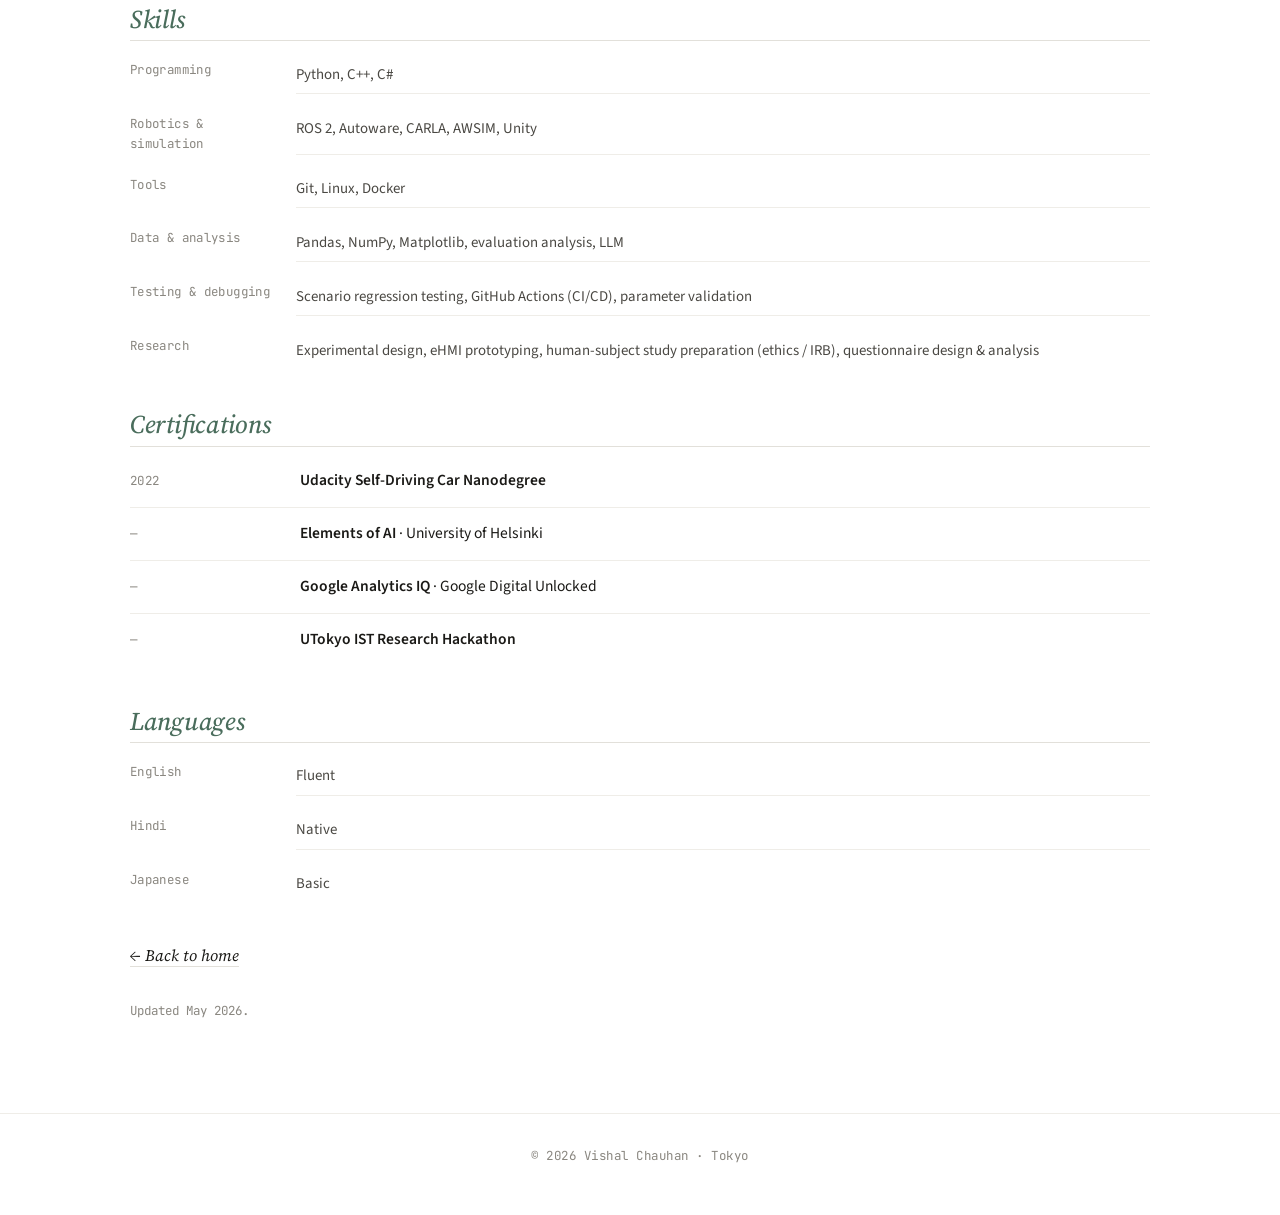
==== commit 81cb45c6: "Redesign: editorial layout, news archive, tightened copy" ====
--- a/cv.html
+++ b/cv.html
@@ -1,385 +1,563 @@
 <!DOCTYPE html>
 <html lang="en">
 <head>
-<meta charset="UTF-8">
-<meta name="viewport" content="width=device-width, initial-scale=1.0">
-<title>CV — Vishal Chauhan</title>
-<meta name="description" content="Curriculum vitae of Vishal Chauhan — Doctoral researcher at The University of Tokyo.">
-<link rel="canonical" href="https://vish0012.github.io/cv.html">
-
-<meta property="og:type" content="profile">
-<meta property="og:title" content="CV — Vishal Chauhan">
-<meta property="og:description" content="Curriculum vitae of Vishal Chauhan.">
-<meta property="og:url" content="https://vish0012.github.io/cv.html">
-
-<link rel="icon" href="data:image/svg+xml,%3Csvg xmlns='http://www.w3.org/2000/svg' viewBox='0 0 32 32'%3E%3Crect width='32' height='32' rx='4' fill='%23ffffff'/%3E%3Ctext x='16' y='22' font-family='Georgia,serif' font-size='20' font-weight='600' fill='%231a1a1a' text-anchor='middle'%3EV%3C/text%3E%3C/svg%3E">
-
-<link rel="preconnect" href="https://fonts.googleapis.com">
-<link rel="preconnect" href="https://fonts.gstatic.com" crossorigin>
-<link href="https://fonts.googleapis.com/css2?family=Source+Serif+4:ital,opsz,wght@0,8..60,400;0,8..60,600;0,8..60,700;1,8..60,400;1,8..60,600&family=Source+Sans+3:ital,wght@0,400;0,500;0,600;0,700;1,400&display=swap" rel="stylesheet">
-
-<link rel="stylesheet" href="assets/style.css">
-
-<style>
-  /* CV-specific layout: two-column with date / content */
-  .cv-back {
-    display: inline-flex;
-    align-items: center;
-    gap: 0.4rem;
-    font-family: 'Source Serif 4', Georgia, serif;
-    font-style: italic;
-    color: var(--ink-muted);
-    text-decoration: none;
-    margin-top: 1.5rem;
-  }
-  .cv-back:hover { color: var(--link-hover); }
-
-  .cv-title {
-    text-align: center;
-    margin: 3rem 0 2.5rem;
-  }
-  .cv-title h1 {
-    font-family: 'Source Serif 4', Georgia, serif;
-    font-size: 2.4rem;
-    font-weight: 600;
-    margin-bottom: 0.3rem;
-  }
-  .cv-title .sub {
-    font-family: 'Source Serif 4', Georgia, serif;
-    font-style: italic;
-    color: var(--ink-muted);
-    font-size: 1.05rem;
-  }
-
-  .cv-section { margin: 2.5rem 0; }
-  .cv-section h2 {
-    font-family: 'Source Serif 4', Georgia, serif;
-    font-size: 1.5rem;
-    font-weight: 600;
-    border-bottom: 1px solid var(--rule);
-    padding-bottom: 0.4rem;
-    margin-bottom: 1.2rem;
-    color: var(--ink);
-  }
-  .cv-row {
-    display: grid;
-    grid-template-columns: 140px 1fr;
-    gap: 1.5rem;
-    padding: 0.7rem 0;
-    align-items: baseline;
-  }
-  .cv-row + .cv-row { border-top: 1px solid var(--rule-soft); }
-  .cv-when {
-    font-family: 'Source Serif 4', Georgia, serif;
-    font-style: italic;
-    color: var(--ink-muted);
-    font-size: 0.97rem;
-  }
-  .cv-what { color: var(--ink-soft); font-size: 1rem; }
-  .cv-what strong { color: var(--ink); font-weight: 600; }
-  .cv-what em { color: var(--ink-muted); }
-  .cv-sub {
-    font-size: 0.92rem;
-    color: var(--ink-muted);
-    margin-top: 0.15rem;
-  }
-
-  @media (max-width: 640px) {
-    .cv-title h1 { font-size: 1.9rem; }
-    .cv-row { grid-template-columns: 1fr; gap: 0.2rem; padding: 0.85rem 0; }
-    .cv-when { font-size: 0.9rem; }
-  }
-</style>
+  <meta charset="UTF-8" />
+  <meta name="viewport" content="width=device-width, initial-scale=1.0" />
+  <title>CV — Vishal Chauhan</title>
+  <meta name="description" content="Curriculum vitae of Vishal Chauhan, doctoral candidate at The University of Tokyo working on HMI, autonomous vehicles, and robotics." />
+  <link rel="canonical" href="https://vish0012.github.io/cv.html" />
+  <link rel="stylesheet" href="assets/style.css" />
+  <style>
+    .cv-section { margin: 2rem 0 2.5rem; }
+    .cv-section h2 {
+      font-family: var(--serif);
+      font-style: italic;
+      font-size: 1.6rem;
+      color: var(--accent);
+      margin: 0 0 0.5rem;
+      border-bottom: 1px solid var(--rule);
+      padding-bottom: 0.4rem;
+    }
+    .cv-entry {
+      display: grid;
+      grid-template-columns: 150px 1fr;
+      gap: 1.25rem;
+      padding: 0.85rem 0;
+      border-bottom: 1px solid var(--rule-soft);
+    }
+    .cv-entry:last-child { border-bottom: 0; }
+    .cv-when {
+      font-family: var(--mono);
+      font-size: 0.78rem;
+      color: var(--ink-faint);
+      letter-spacing: 0.03em;
+      padding-top: 3px;
+    }
+    .cv-what { font-size: 0.97rem; line-height: 1.6; }
+    .cv-what strong { color: var(--ink); font-weight: 600; }
+    .cv-what .where { color: var(--ink-soft); }
+    .cv-what ul {
+      margin: 0.4rem 0 0;
+      padding-left: 1.1rem;
+      color: var(--ink-soft);
+      font-size: 0.93rem;
+    }
+    .cv-what ul li { margin: 0.15rem 0; }
+    .cv-pub-line {
+      padding: 0.55rem 0;
+      border-bottom: 1px solid var(--rule-soft);
+      font-size: 0.92rem;
+      line-height: 1.55;
+    }
+    .cv-pub-line:last-child { border-bottom: 0; }
+    .cv-pub-line .me { color: var(--ink); font-weight: 600; }
+    .cv-pub-line em { color: var(--ink-soft); }
+    .cv-summary {
+      font-family: var(--serif);
+      font-style: italic;
+      font-size: 1.05rem;
+      line-height: 1.62;
+      color: var(--ink-soft);
+      max-width: 60ch;
+      margin: 1rem 0 0;
+    }
+    .skills-grid {
+      display: grid;
+      grid-template-columns: 150px 1fr;
+      gap: 1rem;
+      font-size: 0.93rem;
+    }
+    .skills-grid dt {
+      font-family: var(--mono);
+      font-size: 0.78rem;
+      color: var(--ink-faint);
+      letter-spacing: 0.03em;
+      padding-top: 4px;
+    }
+    .skills-grid dd { margin: 0; padding: 0.4rem 0; color: var(--ink-soft); border-bottom: 1px solid var(--rule-soft); }
+    .skills-grid dd:last-of-type { border-bottom: 0; }
+    @media (max-width: 600px) {
+      .cv-entry, .skills-grid { grid-template-columns: 1fr; gap: 0.2rem; }
+    }
+  </style>
 </head>
 <body>
-
-<nav class="top">
-  <ul>
-    <li><a href="index.html#research">
-      <svg class="nav-icon" viewBox="0 0 32 32" fill="none" stroke="currentColor" stroke-width="1.3" stroke-linecap="round" stroke-linejoin="round" aria-hidden="true">
-        <path d="M 8 6 Q 8.1 14, 8 22"/>
-        <path d="M 8 9 Q 14 6, 18 8"/>
-        <circle cx="18" cy="8" r="2.2"/>
-        <circle cx="18" cy="8" r="0.9" fill="currentColor" stroke="none"/>
-        <circle cx="22" cy="18" r="1.5"/>
-        <path d="M 22 20 L 22 24"/>
-        <path d="M 22 21 L 20 23"/>
-        <path d="M 22 21 L 24 23"/>
-        <path d="M 22 24 L 21 27"/>
-        <path d="M 22 24 L 23.5 27"/>
-        <path d="M 4 28 Q 16 27.5, 28 28" stroke-width="1"/>
-      </svg>
-      <span class="nav-label">research</span>
-    </a></li>
-    <li><a href="index.html#publications">
-      <svg class="nav-icon" viewBox="0 0 32 32" fill="none" stroke="currentColor" stroke-width="1.3" stroke-linecap="round" stroke-linejoin="round" aria-hidden="true">
-        <path d="M 4 7 Q 14 6, 16 7 Q 18 6, 28 7"/>
-        <path d="M 4 7 L 4 25 Q 14 24, 16 25 Q 18 24, 28 25 L 28 7"/>
-        <path d="M 16 7 L 16 25"/>
-        <path d="M 7 11 L 13 11" stroke-width="0.8"/>
-        <path d="M 7 14 L 13 14" stroke-width="0.8"/>
-        <path d="M 7 17 L 13 17" stroke-width="0.8"/>
-        <path d="M 21 13 L 21 21" stroke-width="0.9"/>
-        <path d="M 21 14 Q 23 13, 25 14" stroke-width="0.9"/>
-        <circle cx="25" cy="14" r="1" stroke-width="0.8"/>
-        <circle cx="23" cy="20" r="0.7" stroke-width="0.8" fill="currentColor"/>
-      </svg>
-      <span class="nav-label">publications</span>
-    </a></li>
-    <li><a href="index.html">
-      <svg class="nav-icon" viewBox="0 0 32 32" fill="none" stroke="currentColor" stroke-width="1.3" stroke-linecap="round" stroke-linejoin="round" aria-hidden="true">
-        <path d="M 5 10 Q 16 6, 27 10 L 25 24 L 7 24 L 5 10"/>
-        <path d="M 8 18 L 8 15 L 11 15 L 11 18" stroke-width="0.8"/>
-        <path d="M 12 18 L 12 11 L 15 11 L 15 18" stroke-width="0.8"/>
-        <path d="M 16 18 L 16 13 L 18 13 L 18 18" stroke-width="0.8"/>
-        <path d="M 19 18 L 19 14 L 22 14 L 22 18" stroke-width="0.8"/>
-        <path d="M 23 18 L 23 16 L 24 16 L 24 18" stroke-width="0.8"/>
-        <path d="M 7 24 L 25 24" stroke-width="1.1"/>
-      </svg>
-      <span class="nav-label">home</span>
-    </a></li>
-    <li><a href="index.html#contact">
-      <svg class="nav-icon" viewBox="0 0 32 32" fill="none" stroke="currentColor" stroke-width="1.3" stroke-linecap="round" stroke-linejoin="round" aria-hidden="true">
-        <circle cx="16" cy="16" r="9" stroke-width="1.4"/>
-        <circle cx="16" cy="16" r="3.5" stroke-width="1.2"/>
-        <path d="M 19.3 16 Q 21 15, 21.5 17 Q 22 20, 21 22 Q 19 24, 16 24" stroke-width="1.2"/>
-      </svg>
-      <span class="nav-label">contact</span>
-    </a></li>
-  </ul>
-</nav>
-
-<div class="wrap">
-
-<div class="cv-title">
-  <h1>Vishal Chauhan</h1>
-  <div class="sub">Curriculum Vitae · Updated <span id="updated">May 2026</span></div>
-</div>
-
-<!-- EDUCATION -->
-<section class="cv-section">
-  <h2>Education</h2>
-  <div class="cv-row">
-    <div class="cv-when">Oct 2023 – Oct 2026</div>
-    <div class="cv-what">
-      <strong>PhD, Creative Informatics</strong> — The University of Tokyo
-      <div class="cv-sub">Advisor: Prof. Manabu Tsukada · Fellowship for Creation of Intelligent World</div>
+  <a class="skip-link" href="#main">Skip to content</a>
+
+  <header class="site">
+    <div class="container">
+      <a class="brand" href="index.html">Vishal Chauhan</a>
+      <nav class="primary" aria-label="Primary">
+        <ul>
+          <li><a href="publications.html">Publications</a></li>
+          <li><a href="cv.html" aria-current="page">CV</a></li>
+          <li><a href="news.html">News</a></li>
+          <li><a href="index.html#about">About</a></li>
+          <li><a href="index.html#contact">Contact</a></li>
+        </ul>
+      </nav>
     </div>
-  </div>
-  <div class="cv-row">
-    <div class="cv-when">Oct 2021 – Oct 2023</div>
-    <div class="cv-what">
-      <strong>M.S., Intelligent Information Processing</strong> — The University of Tokyo
-      <div class="cv-sub">GPA 3.0/3.0 · Todai Fellowship</div>
+  </header>
+
+  <main id="main">
+    <section>
+      <div class="container">
+        <p class="section-eyebrow">Curriculum Vitae</p>
+        <h1 style="font-size: clamp(2rem, 4vw, 2.8rem);">Vishal Chauhan</h1>
+        <p style="color:var(--ink-soft); margin-bottom: 0.5rem;">
+          Doctoral Candidate (D3) · Tsukada Laboratory · Department of Creative Informatics<br/>
+          The University of Tokyo · Tokyo, Japan
+        </p>
+        <p style="font-family: var(--mono); font-size: 0.82rem; color: var(--ink-faint); margin-bottom: 1rem;">
+          <a href="mailto:vishalchauhan@outlook.sg">vishalchauhan@outlook.sg</a>
+          &nbsp;·&nbsp;
+          <a href="https://scholar.google.com/citations?user=SHkxvc4AAAAJ">Scholar</a>
+          &nbsp;·&nbsp;
+          <a href="https://github.com/vish0012">GitHub</a>
+          &nbsp;·&nbsp;
+          <a href="https://www.linkedin.com/in/aivishalcom/">LinkedIn</a>
+          &nbsp;·&nbsp;
+          <a href="https://tlab.hongo.wide.ad.jp/">Tsukada Lab</a>
+        </p>
+
+        <!-- ============ SUMMARY ============ -->
+        <div class="cv-section">
+          <h2>Summary</h2>
+          <p class="cv-summary">
+            I work on human–machine interaction, autonomous vehicles, and robotics —
+            designing and prototyping pedestrian–AV interaction approaches, then
+            validating them through VR/AWSIM simulation and real-world experiments.
+            In parallel I support the Autoware engineering team at
+            <a href="https://tier4.jp/en/">Tier IV</a>, integrating the latest
+            Autoware nearly daily, running scenario tests with physical robots, and
+            contributing upstream improvements that strengthen scenario-test
+            reliability across GitHub Actions CI.
+          </p>
+        </div>
+
+        <!-- ============ EDUCATION ============ -->
+        <div class="cv-section">
+          <h2>Education</h2>
+
+          <div class="cv-entry">
+            <div class="cv-when">Oct 2023 – Oct 2026</div>
+            <div class="cv-what">
+              <strong>Ph.D., Creative Informatics</strong> · Tsukada Laboratory<br/>
+              <span class="where">Graduate School of Information Science and Technology, The University of Tokyo</span><br/>
+              Fellowship for Creation of Intelligent World. Advisor: Prof. Manabu Tsukada.
+            </div>
+          </div>
+
+          <div class="cv-entry">
+            <div class="cv-when">Oct 2021 – Oct 2023</div>
+            <div class="cv-what">
+              <strong>M.S., Intelligent Information Processing</strong><br/>
+              <span class="where">The University of Tokyo</span> · GPA 3.0/3.0<br/>
+              Todai Fellowship.
+            </div>
+          </div>
+
+          <div class="cv-entry">
+            <div class="cv-when">2016 – 2020</div>
+            <div class="cv-what">
+              <strong>B.Tech., Information Technology</strong><br/>
+              <span class="where">Vel Tech University (Chennai, India) + Nanyang Technological University (Singapore)</span> · GPA 8.37/10<br/>
+              Prime Minister Scholarship · NTU-Fellowship.
+            </div>
+          </div>
+        </div>
+
+        <!-- ============ EXPERIENCE ============ -->
+        <div class="cv-section">
+          <h2>Experience</h2>
+
+          <div class="cv-entry">
+            <div class="cv-when">Dec 2024 – present</div>
+            <div class="cv-what">
+              <strong>Autonomous Driving Engineer (part-time)</strong> · <a href="https://tier4.jp/en/">Tier IV</a>, Tokyo
+              <ul>
+                <li><strong>Autoware Universe:</strong> created JSON schemas, updated docs/README, resolved PR feedback across multiple packages, maintained PR tracking and delivered merged updates.</li>
+                <li><strong>Pilot.Auto S1:</strong> updated pilot-auto.s1 workspace; executed planning simulation and scenario tests with physical robot; synced parameters with awf-latest and verified SWB3 simulations; implemented health-check / debug scripting.</li>
+                <li><strong>Evaluation:</strong> ran repeatable planning checks and documented failure patterns and reproduction notes to speed up triage and debugging.</li>
+                <li><strong>Upstream CI:</strong> contributed merged fixes to Autoware scenario-test GitHub Actions (workflow stability, dependency installation, scenario-test workflow / version updates), improving CI reliability.</li>
+              </ul>
+            </div>
+          </div>
+
+          <div class="cv-entry">
+            <div class="cv-when">Dec 2024 – Mar 2025</div>
+            <div class="cv-what">
+              <strong>Assistant, Advanced AI Development</strong> · Visionary Lab, Tokyo
+              <ul>
+                <li>Implemented an end-to-end audio recording and transcription proof-of-concept in Flutter/Dart using flutter_sound, with OpenAI Whisper API integration.</li>
+                <li>Built a SoundVisualizer widget for real-time amplitude visualization; delivered a tested feature branch plus setup documentation for pilot users on NAM mic and Even Reality AR glasses.</li>
+                <li><a href="https://github.com/vish0012/EvenDemoApp">github.com/vish0012/EvenDemoApp</a></li>
+              </ul>
+            </div>
+          </div>
+
+          <div class="cv-entry">
+            <div class="cv-when">Aug 2024 – Sep 2024</div>
+            <div class="cv-what">
+              <strong>Visiting Researcher</strong> · <a href="https://www.ntnu.edu/">NTNU Norway</a>, Gjøvik
+              <ul>
+                <li>Built VR scenarios and evaluated human vs. LLM decision models for safety-critical pedestrian–AV interaction.</li>
+                <li>Related publication: <em>Towards the Future of Pedestrian–AV Interaction</em> (IJHCS, 2025).</li>
+              </ul>
+            </div>
+          </div>
+
+          <div class="cv-entry">
+            <div class="cv-when">Jan 2023 – Jun 2023</div>
+            <div class="cv-what">
+              <strong>Research Intern</strong> · <a href="https://www.riken.jp/en/">RIKEN</a>, Tokyo
+              <ul>
+                <li>Explored tensor-based learning methods (e.g., AlphaTensor) for advanced data processing.</li>
+                <li>Studied applications of tensor learning to pedestrian–AV interaction and system performance.</li>
+              </ul>
+            </div>
+          </div>
+
+          <div class="cv-entry">
+            <div class="cv-when">Jul 2022 – Sep 2022</div>
+            <div class="cv-what">
+              <strong>Intern, Spacecraft Operation Engineering Team</strong> · <a href="https://ispace-inc.com/en/">ispace</a>, Tokyo
+              <ul>
+                <li>Analyzed and visualized satellite operations data using Grafana dashboards.</li>
+                <li>Wrote automation scripts to optimize satellite capture scheduling and reporting.</li>
+              </ul>
+            </div>
+          </div>
+
+          <div class="cv-entry">
+            <div class="cv-when">Jun 2019 – Aug 2019</div>
+            <div class="cv-what">
+              <strong>Research Intern</strong> · National Chung Cheng University, Chiayi, Taiwan
+              <ul>
+                <li>Developed walkable-region detection for mobile robots using Intel RealSense D435 RGB-D sensing.</li>
+                <li>Improved tracking accuracy through ICP fusion of color and depth for hospital and commercial robot scenarios.</li>
+              </ul>
+            </div>
+          </div>
+        </div>
+
+        <!-- ============ OPEN SOURCE ============ -->
+        <div class="cv-section">
+          <h2>Open-source contributions</h2>
+
+          <div class="cv-entry">
+            <div class="cv-when">2025</div>
+            <div class="cv-what">
+              <strong>Autoware Foundation</strong> · upstream contributor (Autoware / Autoware Universe)
+              <ul>
+                <li>Improved scenario-test CI reliability — workflow stability, health-check, dependency fixes — making regression runs more reproducible.</li>
+                <li>Created and updated configuration schemas and developer documentation across Autoware Universe to support consistent setup and onboarding.</li>
+              </ul>
+            </div>
+          </div>
+
+          <div class="cv-entry">
+            <div class="cv-when">2023 – 2024</div>
+            <div class="cv-what">
+              <strong>Smartpole-VR-AWSIM</strong> · <a href="https://github.com/tlab-wide/Smartpole-VR-AWSIM">tlab-wide/Smartpole-VR-AWSIM</a>
+              <ul>
+                <li>Built Unity / AWSIM scenarios and scoring criteria to compare interaction behaviors and evaluation outcomes for eHMI research.</li>
+                <li>Packaged the pipeline into a reusable, reproducible simulation testbed — scenarios, metrics, and documentation — enabling repeatable experiments and cross-scenario comparison.</li>
+              </ul>
+            </div>
+          </div>
+        </div>
+
+        <!-- ============ PUBLICATIONS ============ -->
+        <div class="cv-section">
+          <h2>Publications</h2>
+          <p style="font-size: 0.9rem; color: var(--ink-faint); margin-bottom: 1rem;">
+            Reverse chronological. See the <a href="publications.html">publications page</a> for thumbnails, abstracts, and links — or <a href="https://scholar.google.com/citations?user=SHkxvc4AAAAJ">Google Scholar</a> for the full list with citation metrics.
+          </p>
+
+          <h4 style="margin-top: 1.25rem;">2026</h4>
+          <div class="cv-pub-line">
+            <span class="me">Chauhan, V.</span>, Anubhav, Chang, C.-M., Javanmardi, E., Igarashi, T., Orsholits, A., Fujiwara, K., Tsukada, M.
+            <em>Colored Shared Spaces (CSS): How Visual Design Transforms Pedestrian Experiences.</em>
+            HCII 2026, Montréal (forthcoming).
+          </div>
+          <div class="cv-pub-line">
+            <span class="me">Chauhan, V.</span>, Anubhav, Colley, M., Chang, C.-M., Gui, X., Xia, D., Javanmardi, E., Igarashi, T., Fujiwara, K., Tsukada, M.
+            <em>Don't Worry, Just Follow Me: Prototyping and In-the-Wild Evaluation of Smart Pole Interaction Unit with Mobility.</em>
+            ACM CHI 2026, Barcelona. <strong>🏆 Honourable Mention.</strong>
+          </div>
+          <div class="cv-pub-line">
+            Gui, X., Xia, D., Colley, M., Li, Y., <span class="me">Chauhan, V.</span>, Anubhav, Zhou, Z., Javanmardi, E., Seo, S. H., Chang, C.-M., Tsukada, M., Igarashi, T.
+            <em>Peeking Ahead of the Field Study: Exploring VLM Personas as Support Tools for Embodied Studies in HCI.</em>
+            ACM CHI 2026, Barcelona. <strong>🏆 Honourable Mention.</strong>
+          </div>
+
+          <h4 style="margin-top: 1.25rem;">2025</h4>
+          <div class="cv-pub-line">
+            <span class="me">Chauhan, V.</span>, Anubhav, Sidhu, R., Asabe, Y., Tanaka, K., Chang, C.-M., Su, X., Javanmardi, E., Igarashi, T., Orsholits, A., Fujiwara, K., Tsukada, M.
+            <em>A Silent Negotiator? Cross-cultural VR Evaluation of Smart Pole Interaction Units in Dynamic Shared Spaces.</em>
+            ACM VRST 2025, Montréal.
+          </div>
+          <div class="cv-pub-line">
+            <span class="me">Chauhan, V.</span>, Anubhav, Chang, C.-M., Su, X., Nakazato, J., Javanmardi, E., Orsholits, A., Igarashi, T., Fujiwara, K., Tsukada, M.
+            <em>Towards the Future of Pedestrian–AV Interaction: Human Perception vs. LLM Insights on Smart Pole Interaction Unit.</em>
+            International Journal of Human–Computer Studies 205, 103628.
+          </div>
+
+          <h4 style="margin-top: 1.25rem;">2024</h4>
+          <div class="cv-pub-line">
+            <span class="me">Chauhan, V.</span>, Anubhav, Chang, C.-M., Nakazato, J., Javanmardi, E., Orsholits, A., Igarashi, T., Fujiwara, K., Tsukada, M.
+            <em>Connected Shared Spaces: Expert Insights into the Impact of eHMI and SPIU for Next-Generation Pedestrian-AV Communication.</em>
+            ICEA 2024, Tokyo.
+          </div>
+          <div class="cv-pub-line">
+            <span class="me">Chauhan, V.</span>, Anubhav, Chang, C.-M., Nakazato, J., Javanmardi, E., Orsholits, A., Igarashi, T., Fujiwara, K., Tsukada, M.
+            <em>Transforming Pedestrian and AV Interactions in Shared Spaces: A Think-Tank Study.</em>
+            ACM AutoUI 2024 (Adjunct), Stanford.
+          </div>
+
+          <h4 style="margin-top: 1.25rem;">2023</h4>
+          <div class="cv-pub-line">
+            <span class="me">Chauhan, V.</span>, Chang, C.-M., Javanmardi, E., Nakazato, J., Lin, P., Igarashi, T., Tsukada, M.
+            <em>Fostering Fuzzy Logic in Enhancing Pedestrian Safety.</em>
+            Electronics 12(20):4207.
+          </div>
+          <div class="cv-pub-line">
+            <span class="me">Chauhan, V.</span>, Chang, C.-M., Javanmardi, E., Nakazato, J., Toda, K., Lin, P., Igarashi, T., Tsukada, M.
+            <em>Keep Calm and Cross: Smart Pole Interaction Unit for Easing Pedestrian Cognitive Load.</em>
+            IEEE WF-IoT 2023, Aveiro.
+          </div>
+        </div>
+
+        <!-- ============ AWARDS ============ -->
+        <div class="cv-section">
+          <h2>Awards &amp; honours</h2>
+
+          <div class="cv-entry">
+            <div class="cv-when">2026</div>
+            <div class="cv-what">
+              <strong>🏆 Honourable Mention Award</strong> · ACM CHI 2026<br/>
+              <span class="where"><em>Don't Worry, Just Follow Me</em></span>
+            </div>
+          </div>
+
+          <div class="cv-entry">
+            <div class="cv-when">2026</div>
+            <div class="cv-what">
+              <strong>🏆 Honourable Mention Award</strong> · ACM CHI 2026<br/>
+              <span class="where"><em>Peeking Ahead of the Field Study</em> (VLM Personas)</span>
+            </div>
+          </div>
+
+          <div class="cv-entry">
+            <div class="cv-when">2025</div>
+            <div class="cv-what">
+              <strong>FFDP Certificate</strong> · The University of Tokyo
+            </div>
+          </div>
+
+          <div class="cv-entry">
+            <div class="cv-when">2024</div>
+            <div class="cv-what">
+              <strong>OzCHI Student Design Competition</strong> · Top 3
+            </div>
+          </div>
+
+          <div class="cv-entry">
+            <div class="cv-when">2024</div>
+            <div class="cv-what">
+              <strong>WIDE Project Team Member</strong>
+            </div>
+          </div>
+
+          <div class="cv-entry">
+            <div class="cv-when">2023</div>
+            <div class="cv-what">
+              <strong>IEEE ITSS Young Professionals Committee</strong>
+            </div>
+          </div>
+
+          <div class="cv-entry">
+            <div class="cv-when">2023</div>
+            <div class="cv-what">
+              <strong>Honjo International Scholarship Scholar</strong>
+            </div>
+          </div>
+
+          <div class="cv-entry">
+            <div class="cv-when">2022</div>
+            <div class="cv-what">
+              <strong>M-BIC Team Leader</strong> · Mobility Business Innovation Contest · UTokyo × Doshisha
+            </div>
+          </div>
+
+          <div class="cv-entry">
+            <div class="cv-when">2022</div>
+            <div class="cv-what">
+              <strong>UTokyo Intelligent World Program</strong> · recipient
+            </div>
+          </div>
+
+          <div class="cv-entry">
+            <div class="cv-when">2021</div>
+            <div class="cv-what">
+              <strong>UTokyo (Todai) Fellowship Scholar</strong>
+            </div>
+          </div>
+
+          <div class="cv-entry">
+            <div class="cv-when">2021</div>
+            <div class="cv-what">
+              <strong>HUAWEI Seeds for the Future / Tech4Good Winner</strong>
+            </div>
+          </div>
+
+          <div class="cv-entry">
+            <div class="cv-when">2020</div>
+            <div class="cv-what">
+              <strong>France Excellence Programme Scholar</strong>
+            </div>
+          </div>
+
+          <div class="cv-entry">
+            <div class="cv-when">2020</div>
+            <div class="cv-what">
+              <strong>Global Talent Program Scholar</strong> · MOST GASE, Taiwan
+            </div>
+          </div>
+
+          <div class="cv-entry">
+            <div class="cv-when">2019</div>
+            <div class="cv-what">
+              <strong>TEEP@ASIA Plus</strong>
+            </div>
+          </div>
+
+          <div class="cv-entry">
+            <div class="cv-when">2016</div>
+            <div class="cv-what">
+              <strong>Chancellor's Scholarship</strong>
+            </div>
+          </div>
+        </div>
+
+        <!-- ============ CONFERENCE / SEMINAR ============ -->
+        <div class="cv-section">
+          <h2>Conference &amp; seminar participation</h2>
+
+          <div class="cv-entry">
+            <div class="cv-when">2022 &amp; 2025</div>
+            <div class="cv-what">
+              <strong>CIV Summer School</strong> (Cooperative Interacting Vehicles)<br/>
+              <span class="where">Lake Tahoe, USA (2022) and Blonay, Switzerland (2025)</span><br/>
+              Cooperative perception, motion planning, AI/data for mobility, implicit and explicit human–AV interaction, infrastructure eHMI.
+            </div>
+          </div>
+
+          <div class="cv-entry">
+            <div class="cv-when">May – Dec 2022</div>
+            <div class="cv-what">
+              <strong>M-BIC</strong> · Mobility Business Innovation Contest · team lead<br/>
+              <span class="where">UTokyo × Doshisha, with industry mentors from Tier IV, Digital Agency, NeoCareer, ASMobility.</span>
+            </div>
+          </div>
+        </div>
+
+        <!-- ============ TEACHING ============ -->
+        <div class="cv-section">
+          <h2>Teaching &amp; mentoring</h2>
+
+          <div class="cv-entry">
+            <div class="cv-when">ongoing</div>
+            <div class="cv-what">
+              <strong>Student mentoring</strong> · Tsukada Lab, UTokyo<br/>
+              <span class="where">VR experiment design, AWSIM scenario authoring, field-study logistics for pedestrian–AV research.</span>
+            </div>
+          </div>
+
+          <div class="cv-entry">
+            <div class="cv-when">2023 – 2024</div>
+            <div class="cv-what">
+              <strong>Student workshops on AI &amp; product strategy</strong> · Zeroney.ai, Tokyo
+            </div>
+          </div>
+        </div>
+
+        <!-- ============ SKILLS ============ -->
+        <div class="cv-section">
+          <h2>Skills</h2>
+          <dl class="skills-grid">
+            <dt>Programming</dt>
+            <dd>Python, C++, C#</dd>
+
+            <dt>Robotics &amp; simulation</dt>
+            <dd>ROS 2, Autoware, CARLA, AWSIM, Unity</dd>
+
+            <dt>Tools</dt>
+            <dd>Git, Linux, Docker</dd>
+
+            <dt>Data &amp; analysis</dt>
+            <dd>Pandas, NumPy, Matplotlib, evaluation analysis, LLM</dd>
+
+            <dt>Testing &amp; debugging</dt>
+            <dd>Scenario regression testing, GitHub Actions (CI/CD), parameter validation</dd>
+
+            <dt>Research</dt>
+            <dd>Experimental design, eHMI prototyping, human-subject study preparation (ethics / IRB), questionnaire design &amp; analysis</dd>
+          </dl>
+        </div>
+
+        <!-- ============ CERTIFICATIONS ============ -->
+        <div class="cv-section">
+          <h2>Certifications</h2>
+          <div class="cv-entry">
+            <div class="cv-when">2022</div>
+            <div class="cv-what"><strong>Udacity Self-Driving Car Nanodegree</strong></div>
+          </div>
+          <div class="cv-entry">
+            <div class="cv-when">—</div>
+            <div class="cv-what"><strong>Elements of AI</strong> · University of Helsinki</div>
+          </div>
+          <div class="cv-entry">
+            <div class="cv-when">—</div>
+            <div class="cv-what"><strong>Google Analytics IQ</strong> · Google Digital Unlocked</div>
+          </div>
+          <div class="cv-entry">
+            <div class="cv-when">—</div>
+            <div class="cv-what"><strong>UTokyo IST Research Hackathon</strong></div>
+          </div>
+        </div>
+
+        <!-- ============ LANGUAGES ============ -->
+        <div class="cv-section">
+          <h2>Languages</h2>
+          <dl class="skills-grid">
+            <dt>English</dt>
+            <dd>Fluent</dd>
+
+            <dt>Hindi</dt>
+            <dd>Native</dd>
+
+            <dt>Japanese</dt>
+            <dd>Basic</dd>
+          </dl>
+        </div>
+
+        <p class="see-all">
+          <a href="index.html">← Back to home</a>
+        </p>
+
+        <p style="font-family: var(--mono); font-size: 0.78rem; color: var(--ink-faint); margin-top: 2rem;">
+          Updated May 2026.
+        </p>
+      </div>
+    </section>
+  </main>
+
+  <footer class="site">
+    <div class="container">
+      © 2026 Vishal Chauhan · Tokyo
     </div>
-  </div>
-  <div class="cv-row">
-    <div class="cv-when">2016 – 2020</div>
-    <div class="cv-what">
-      <strong>B.Tech, Information Technology</strong> — Vel Tech University with exchange research at NTU Singapore
-      <div class="cv-sub">GPA 8.37/10 · PM Scholarship · NTU Fellowship · Chancellor's Scholarship</div>
-    </div>
-  </div>
-</section>
-
-<!-- POSITIONS -->
-<section class="cv-section">
-  <h2>Positions &amp; Affiliations</h2>
-  <div class="cv-row">
-    <div class="cv-when">Dec 2024 →</div>
-    <div class="cv-what">
-      <strong>Autonomous Driving Engineer</strong>, <a href="https://tier4.jp/en/" target="_blank" rel="noopener">Tier IV</a>, Tokyo (part-time)
-      <div class="cv-sub">Autoware Universe; Pilot.Auto S1 planning simulation; physical-robot scenario testing; upstream CI fixes.</div>
-    </div>
-  </div>
-  <div class="cv-row">
-    <div class="cv-when">Dec 2024 – Mar 2025</div>
-    <div class="cv-what">
-      <strong>Advanced AI Development</strong>, Visionary Lab, Tokyo
-      <div class="cv-sub">Flutter audio PoC and Whisper-API integration for AR-headset prototyping.</div>
-    </div>
-  </div>
-  <div class="cv-row">
-    <div class="cv-when">Aug – Sep 2024</div>
-    <div class="cv-what">
-      <strong>Visiting Researcher</strong>, <a href="https://www.ntnu.edu/" target="_blank" rel="noopener">NTNU Norway</a>, Gjøvik
-      <div class="cv-sub">VR + LLM decision models for pedestrian–AV interaction (work that became IJHCS 2025).</div>
-    </div>
-  </div>
-  <div class="cv-row">
-    <div class="cv-when">Jun 2023 – Sep 2024</div>
-    <div class="cv-what">
-      <strong>Product Strategy Advisor</strong>, <a href="https://zeroney.ai" target="_blank" rel="noopener">Zeroney.ai</a>, Tokyo
-      <div class="cv-sub">Product roadmap, content strategy, student workshops.</div>
-    </div>
-  </div>
-  <div class="cv-row">
-    <div class="cv-when">Jan – Jun 2023</div>
-    <div class="cv-what">
-      <strong>Research Intern</strong>, <a href="https://www.riken.jp/en/" target="_blank" rel="noopener">RIKEN</a>, Tokyo
-      <div class="cv-sub">Tensor-based learning (AlphaTensor) applied to AV interaction problems.</div>
-    </div>
-  </div>
-  <div class="cv-row">
-    <div class="cv-when">Jul – Sep 2022</div>
-    <div class="cv-what">
-      <strong>Intern, Spacecraft Operations</strong>, <a href="https://ispace-inc.com/en/" target="_blank" rel="noopener">ispace</a>, Tokyo
-      <div class="cv-sub">Grafana dashboards and automation for satellite operations.</div>
-    </div>
-  </div>
-  <div class="cv-row">
-    <div class="cv-when">Jun – Aug 2019</div>
-    <div class="cv-what">
-      <strong>Research Intern</strong>, <a href="https://www.ccu.edu.tw/eng/" target="_blank" rel="noopener">National Chung Cheng University</a>, Taiwan
-      <div class="cv-sub">RGB-D walkable-region detection with ICP fusion for mobile robots.</div>
-    </div>
-  </div>
-</section>
-
-<!-- PUBLICATIONS -->
-<section class="cv-section">
-  <h2>Publications</h2>
-  <div class="cv-row">
-    <div class="cv-when">CHI 2026 🏆</div>
-    <div class="cv-what">
-      <strong>Vishal Chauhan</strong>, Anubhav, Mark Colley, Chia-Ming Chang, Xinyue Gui, Ding Xia, Ehsan Javanmardi, Takeo Igarashi, Kantaro Fujiwara, Manabu Tsukada. "Don't Worry, Just Follow Me: Prototyping and In-the-Wild Evaluation of Smart Pole Interaction Unit with Mobility." <em>Proc. ACM CHI 2026</em>. <strong>Honourable Mention Award.</strong>
-    </div>
-  </div>
-  <div class="cv-row">
-    <div class="cv-when">CHI 2026 🏆</div>
-    <div class="cv-what">
-      Xinyue Gui, Ding Xia, Mark Colley, Yuan Li, <strong>Vishal Chauhan</strong>, Anubhav, Zhongyi Zhou, Ehsan Javanmardi, Stela Hanbyeol Seo, Chia-Ming Chang, Manabu Tsukada, Takeo Igarashi. "Peeking Ahead of the Field Study: Exploring VLM Personas as Support Tools for Embodied Studies in HCI." <em>Proc. ACM CHI 2026</em>. <strong>Honourable Mention Award.</strong> <a href="https://doi.org/10.1145/3772318.3790537" target="_blank" rel="noopener">DOI</a>
-    </div>
-  </div>
-  <div class="cv-row">
-    <div class="cv-when">VRST 2025</div>
-    <div class="cv-what">
-      <strong>Vishal Chauhan</strong>, Anubhav, Robin Sidhu, Yu Asabe, Kanta Tanaka, Chia-Ming Chang, Xiang Su, Ehsan Javanmardi, Takeo Igarashi, Alex Orsholits, Kantaro Fujiwara, Manabu Tsukada. "A Silent Negotiator? Cross-cultural VR Evaluation of Smart Pole Interaction Units in Dynamic Shared Spaces." <em>Proc. ACM VRST 2025</em>. <a href="https://doi.org/10.1145/3756884.3765991" target="_blank" rel="noopener">DOI</a>
-    </div>
-  </div>
-  <div class="cv-row">
-    <div class="cv-when">IJHCS 2025</div>
-    <div class="cv-what">
-      <strong>Vishal Chauhan</strong>, Chia-Ming Chang, Xiang Su, Jin Nakazato, Ehsan Javanmardi, Alex Orsholits, Takeo Igarashi, Kantaro Fujiwara, Manabu Tsukada. "Towards the Future of Pedestrian–AV Interaction: Human Perception vs. LLM Insights on Smart Pole Interaction Unit." <em>International Journal of Human–Computer Studies</em>, 2025.
-    </div>
-  </div>
-  <div class="cv-row">
-    <div class="cv-when">ICEA 2024</div>
-    <div class="cv-what">
-      <strong>Vishal Chauhan</strong>, Anubhav, Chia-Ming Chang, Jin Nakazato, Ehsan Javanmardi, Alex Orsholits, Takeo Igarashi, Kantaro Fujiwara, Manabu Tsukada. "Connected Shared Spaces: Expert Insights into the Impact of eHMI and SPIU for Next-Generation Pedestrian-AV Communication." <em>Intl. Conf. on Intelligent Computing and Emerging Applications</em>, 2024. <a href="https://doi.org/10.1145/3732437.3732752" target="_blank" rel="noopener">DOI</a>
-    </div>
-  </div>
-  <div class="cv-row">
-    <div class="cv-when">AutoUI 2024</div>
-    <div class="cv-what">
-      <strong>Vishal Chauhan</strong>, Anubhav, Chia-Ming Chang, Jin Nakazato, Ehsan Javanmardi, Alex Orsholits, Takeo Igarashi, Kantaro Fujiwara, Manabu Tsukada. "Transforming Pedestrian and Autonomous Vehicles Interactions in Shared Spaces: A Think-Tank Study on Exploring Human-Centric Designs." <em>ACM AutomotiveUI 2024 (Adjunct)</em>. <a href="https://doi.org/10.1145/3641308.3685037" target="_blank" rel="noopener">DOI</a>
-    </div>
-  </div>
-  <div class="cv-row">
-    <div class="cv-when">Electronics 2023</div>
-    <div class="cv-what">
-      <strong>Vishal Chauhan</strong>, Chia-Ming Chang, Ehsan Javanmardi, Jin Nakazato, Pengfei Lin, Takeo Igarashi, Manabu Tsukada. "Fostering Fuzzy Logic in Enhancing Pedestrian Safety: Harnessing Smart Pole Interaction Unit for Autonomous Vehicle-to-Pedestrian Communication and Decision Optimization." <em>Electronics</em> 12(20):4207, 2023. <a href="https://doi.org/10.3390/electronics12204207" target="_blank" rel="noopener">DOI</a>
-    </div>
-  </div>
-  <div class="cv-row">
-    <div class="cv-when">WF-IoT 2023</div>
-    <div class="cv-what">
-      <strong>Vishal Chauhan</strong>, Chia-Ming Chang, Ehsan Javanmardi, Jin Nakazato, Koki Toda, Pengfei Lin, Takeo Igarashi, Manabu Tsukada. "Keep Calm and Cross: Smart Pole Interaction Unit for Easing Pedestrian Cognitive Load." <em>IEEE 9th World Forum on the Internet of Things</em>, 2023.
-    </div>
-  </div>
-  <p style="text-align:center;font-style:italic;color:var(--ink-muted);font-size:0.93rem;margin-top:1rem">
-    Full list and citation counts on <a href="https://scholar.google.com/citations?user=SHkxvc4AAAAJ" target="_blank" rel="noopener">Google Scholar</a>.
-  </p>
-</section>
-
-<!-- TALKS -->
-<section class="cv-section">
-  <h2>Invited Talks &amp; Schools</h2>
-  <div class="cv-row">
-    <div class="cv-when">Sep 2025</div>
-    <div class="cv-what">CIV Summer School — Cooperative Interacting Vehicles. <em>Blonay, Switzerland.</em></div>
-  </div>
-  <div class="cv-row">
-    <div class="cv-when">Jul 2022</div>
-    <div class="cv-what">CIV Summer School — Perception &amp; Motion Planning. <em>Lake Tahoe, USA.</em></div>
-  </div>
-  <div class="cv-row">
-    <div class="cv-when">2022</div>
-    <div class="cv-what">M-BIC Mobility Business Innovation Contest, team leader. <em>UTokyo × Doshisha, with Tier IV and Digital Agency.</em></div>
-  </div>
-</section>
-
-<!-- AWARDS -->
-<section class="cv-section">
-  <h2>Awards &amp; Honours</h2>
-  <div class="cv-row"><div class="cv-when">2026</div><div class="cv-what"><strong>ACM CHI 2026 Honourable Mention Award</strong> — "Don't Worry, Just Follow Me" (lead author)</div></div>
-  <div class="cv-row"><div class="cv-when">2026</div><div class="cv-what"><strong>ACM CHI 2026 Honourable Mention Award</strong> — "Peeking Ahead of the Field Study: VLM Personas"</div></div>
-  <div class="cv-row"><div class="cv-when">2025</div><div class="cv-what">FFDP Certificate, The University of Tokyo</div></div>
-  <div class="cv-row"><div class="cv-when">2024</div><div class="cv-what">OzCHI Student Design Challenge — Top 3</div></div>
-  <div class="cv-row"><div class="cv-when">2023</div><div class="cv-what">IEEE ITSS Young Professionals Committee</div></div>
-  <div class="cv-row"><div class="cv-when">2023</div><div class="cv-what">Honjo International Scholarship</div></div>
-  <div class="cv-row"><div class="cv-when">2022</div><div class="cv-what">Udacity Self-Driving Car Engineer Nanodegree</div></div>
-  <div class="cv-row"><div class="cv-when">2021</div><div class="cv-what">HUAWEI Seeds for the Future / Tech4Good</div></div>
-  <div class="cv-row"><div class="cv-when">2021</div><div class="cv-what">UTokyo Fellowship Scholar</div></div>
-  <div class="cv-row"><div class="cv-when">2020</div><div class="cv-what">France Excellence Programme Scholar</div></div>
-  <div class="cv-row"><div class="cv-when">2020</div><div class="cv-what">Global Talent Program (MOST Taiwan)</div></div>
-  <div class="cv-row"><div class="cv-when">2019</div><div class="cv-what">TEEP@ASIA Plus Scholar</div></div>
-  <div class="cv-row"><div class="cv-when">2016</div><div class="cv-what">Chancellor's Scholarship, Vel Tech University</div></div>
-</section>
-
-<!-- SERVICE -->
-<section class="cv-section">
-  <h2>Service &amp; Open Source</h2>
-  <div class="cv-row">
-    <div class="cv-when">Ongoing</div>
-    <div class="cv-what">Contributor, <a href="https://github.com/autowarefoundation" target="_blank" rel="noopener">Autoware Foundation</a> — CI reliability and scenario testing for the Autoware Universe stack.</div>
-  </div>
-  <div class="cv-row">
-    <div class="cv-when">2023 →</div>
-    <div class="cv-what">Member, IEEE ITSS Young Professionals Committee.</div>
-  </div>
-</section>
-
-<!-- SKILLS -->
-<section class="cv-section">
-  <h2>Technical</h2>
-  <div class="cv-row">
-    <div class="cv-when">Research</div>
-    <div class="cv-what">VR user studies (Unity, AWSIM), field experiments, mixed-methods analysis, LLM-driven evaluation.</div>
-  </div>
-  <div class="cv-row">
-    <div class="cv-when">Robotics</div>
-    <div class="cv-what">ROS 2, Autoware, sensor fusion (RGB-D, LiDAR), Pilot.Auto, scenario testing.</div>
-  </div>
-  <div class="cv-row">
-    <div class="cv-when">Programming</div>
-    <div class="cv-what">Python, C++, C#, Flutter/Dart, JavaScript, shell.</div>
-  </div>
-  <div class="cv-row">
-    <div class="cv-when">Languages</div>
-    <div class="cv-what">English (fluent), Japanese (conversational), Hindi (native).</div>
-  </div>
-</section>
-
-<a href="index.html" class="cv-back">← back to homepage</a>
-
-</div>
-
-<footer>
-  <svg class="mark" viewBox="0 0 60 60" fill="none" stroke="currentColor" stroke-width="1.3" stroke-linecap="round" stroke-linejoin="round" aria-hidden="true">
-    <path d="M14 36 Q 14 30, 19 30 L 28 30 L 32 25 L 42 25 L 46 30 L 49 30 Q 53 30, 53 36 L 53 42 Q 53 44, 51 44"/>
-    <path d="M16 44 L 49 44"/>
-    <line x1="32" y1="26" x2="42" y2="26"/>
-    <circle cx="22" cy="44" r="3"/>
-    <circle cx="46" cy="44" r="3"/>
-    <rect x="35" y="20" width="4" height="5" rx="0.5"/>
-    <circle cx="37" cy="22.5" r="1" fill="currentColor" stroke="none"/>
-  </svg>
-  <div>© <span id="year">2026</span> Vishal Chauhan · Tokyo</div>
-</footer>
-
-<script>
-  document.getElementById('year').textContent = new Date().getFullYear();
-</script>
+  </footer>
 </body>
 </html>
--- a/assets/style.css
+++ b/assets/style.css
@@ -1,401 +1,701 @@
-/* ============================================================
-   Vishal Chauhan — Academic page
-   Stylesheet
-   ============================================================ */
-
-*, *::before, *::after { margin: 0; padding: 0; box-sizing: border-box; }
+/* =========================================================
+   Vishal Chauhan — personal site
+   Editorial-academic. Real figures, restrained type.
+   ========================================================= */
+
+@import url('https://fonts.googleapis.com/css2?family=Source+Serif+4:ital,opsz,wght@0,8..60,400;0,8..60,500;0,8..60,600;1,8..60,400;1,8..60,500&family=Source+Sans+3:wght@400;500;600&family=JetBrains+Mono:wght@400;500&display=swap');
 
 :root {
-  --paper: #ffffff;
-  --ink: #1a1a1a;
-  --ink-soft: #3a3a3a;
-  --ink-muted: #6b6b6b;
-  --ink-faint: #999;
-  --rule: #d8d4c8;
-  --rule-soft: #ececea;
-  --accent: #6b8e8a;          /* muted teal-grey, like ink wash */
-  --accent-deep: #4a6663;
-  --link: #1f4e79;            /* classic serif-link blue */
-  --link-hover: #c34a36;      /* warm red on hover, like a fountain pen */
-  --max-w: 880px;
-}
-
-html { -webkit-text-size-adjust: 100%; }
+  --paper:        #FFFFFF;
+  --ink:          #1A1916;
+  --ink-soft:     #4A4843;
+  --ink-faint:    #8A8780;
+  --rule:         #E2E0DA;
+  --rule-soft:    #EFEDE8;
+  --accent:       #4A6D5C;        /* muted forest-green; calm, academic */
+  --accent-soft:  #6E8F80;
+  --highlight:    #C8B273;        /* warm gold for the Honourable Mention badge */
+
+  --serif:        "Source Serif 4", Georgia, "Times New Roman", serif;
+  --sans:         "Source Sans 3", -apple-system, system-ui, sans-serif;
+  --mono:         "JetBrains Mono", "SF Mono", Menlo, monospace;
+
+  --measure:      62ch;
+  --max:          1100px;
+  --pad-x:        clamp(1.25rem, 4vw, 2.5rem);
+
+  --t-fast:       180ms;
+  --t-med:        320ms;
+}
+
+* { box-sizing: border-box; }
+
+html { scroll-behavior: smooth; -webkit-text-size-adjust: 100%; }
 
 body {
-  font-family: 'Source Sans 3', 'Helvetica Neue', Arial, sans-serif;
+  margin: 0;
+  background: var(--paper);
   color: var(--ink);
-  background: var(--paper);
-  font-size: 16px;
-  line-height: 1.65;
+  font-family: var(--sans);
+  font-size: 17px;
+  line-height: 1.62;
+  font-feature-settings: "kern", "liga", "calt";
   -webkit-font-smoothing: antialiased;
   -moz-osx-font-smoothing: grayscale;
-  padding: 0;
-}
+}
+
+@media (prefers-reduced-motion: reduce) {
+  *, *::before, *::after {
+    animation-duration: 0.01ms !important;
+    animation-iteration-count: 1 !important;
+    transition-duration: 0.01ms !important;
+    scroll-behavior: auto !important;
+  }
+}
+
+/* ---------- typography ---------- */
+
+h1, h2, h3, h4 {
+  font-family: var(--serif);
+  font-weight: 500;
+  font-style: italic;
+  color: var(--ink);
+  letter-spacing: -0.01em;
+  line-height: 1.18;
+  margin: 0 0 0.6em;
+}
+
+h1 { font-size: clamp(2.3rem, 5vw, 3.6rem); font-weight: 500; }
+h2 { font-size: clamp(1.6rem, 3vw, 2.1rem); margin-top: 0; }
+h3 { font-size: 1.2rem; font-weight: 600; font-style: normal; letter-spacing: 0.01em; }
+h4 { font-size: 1.02rem; font-weight: 600; font-style: normal; letter-spacing: 0.02em; text-transform: uppercase; color: var(--ink-soft); }
+
+p { margin: 0 0 1em; max-width: var(--measure); }
+
+em, i { font-family: var(--serif); font-style: italic; }
+strong { font-weight: 600; color: var(--ink); }
 
 a {
-  color: var(--link);
+  color: var(--ink);
   text-decoration: underline;
+  text-decoration-color: var(--rule);
   text-decoration-thickness: 1px;
-  text-underline-offset: 2px;
-  transition: color 0.15s;
-}
-a:hover { color: var(--link-hover); }
-
-img { max-width: 100%; display: block; }
-
-::selection { background: rgba(195, 74, 54, 0.15); color: var(--ink); }
-
-.wrap {
-  max-width: var(--max-w);
+  text-underline-offset: 3px;
+  transition: color var(--t-fast), text-decoration-color var(--t-fast);
+}
+a:hover { color: var(--accent); text-decoration-color: var(--accent); }
+a:focus-visible { outline: 2px solid var(--accent); outline-offset: 3px; border-radius: 2px; }
+
+::selection { background: var(--accent); color: var(--paper); }
+
+/* skip link */
+.skip-link {
+  position: absolute; left: -10000px; top: 1rem;
+  background: var(--ink); color: var(--paper); padding: 0.6rem 1rem;
+  text-decoration: none; border-radius: 4px; z-index: 100;
+}
+.skip-link:focus { left: 1rem; }
+
+/* ---------- layout ---------- */
+
+.container {
+  max-width: var(--max);
   margin: 0 auto;
-  padding: 0 2rem;
-}
-
-/* ---------- Top nav (anchor-based) ---------- */
-nav.top {
-  border-bottom: 1px solid var(--rule);
-  padding: 1.25rem 0 1.1rem;
-  background: var(--paper);
+  padding-left: var(--pad-x);
+  padding-right: var(--pad-x);
+}
+
+section {
+  padding: clamp(3rem, 7vw, 5rem) 0;
+  border-top: 1px solid var(--rule-soft);
+}
+section:first-of-type { border-top: 0; }
+
+.section-eyebrow {
+  font-family: var(--mono);
+  font-size: 0.74rem;
+  letter-spacing: 0.15em;
+  text-transform: uppercase;
+  color: var(--ink-faint);
+  margin: 0 0 0.6rem;
+  font-weight: 500;
+}
+
+/* ---------- header / nav ---------- */
+
+header.site {
   position: sticky;
   top: 0;
-  z-index: 10;
-}
-nav.top ul {
+  z-index: 50;
+  background: rgba(255, 255, 255, 0.94);
+  backdrop-filter: saturate(140%) blur(10px);
+  -webkit-backdrop-filter: saturate(140%) blur(10px);
+  border-bottom: 1px solid var(--rule-soft);
+}
+header.site .container {
+  display: flex;
+  align-items: baseline;
+  justify-content: space-between;
+  gap: 1.5rem;
+  padding-top: 1rem;
+  padding-bottom: 1rem;
+}
+header.site .brand {
+  font-family: var(--serif);
+  font-style: italic;
+  font-weight: 500;
+  font-size: 1.1rem;
+  color: var(--ink);
+  text-decoration: none;
+  white-space: nowrap;
+}
+header.site .brand:hover { color: var(--accent); }
+
+nav.primary ul {
   list-style: none;
+  margin: 0; padding: 0;
+  display: flex;
+  gap: clamp(1rem, 2.5vw, 2rem);
+  flex-wrap: wrap;
+  justify-content: flex-end;
+}
+nav.primary a {
+  font-family: var(--sans);
+  font-size: 0.92rem;
+  font-weight: 500;
+  text-decoration: none;
+  color: var(--ink-soft);
+  letter-spacing: 0.01em;
+  padding-bottom: 2px;
+  border-bottom: 1px solid transparent;
+}
+nav.primary a:hover,
+nav.primary a[aria-current="page"] {
+  color: var(--ink);
+  border-bottom-color: var(--accent);
+}
+
+@media (max-width: 640px) {
+  nav.primary ul { gap: 0.75rem 1.1rem; }
+  nav.primary a { font-size: 0.86rem; }
+}
+
+/* ---------- hero ---------- */
+
+.hero {
+  padding-top: clamp(3rem, 7vw, 5rem);
+  padding-bottom: clamp(2.5rem, 5vw, 4rem);
+}
+.hero-grid {
+  display: grid;
+  grid-template-columns: 290px 1fr;
+  gap: clamp(1.75rem, 4vw, 3rem);
+  align-items: center;
+}
+.portrait {
+  width: 290px; height: auto;
+  border-radius: 2px;
+  display: block;
+  filter: saturate(0.95);
+}
+.hero h1 {
+  margin: 0 0 0.4rem;
+  font-style: italic;
+  letter-spacing: -0.015em;
+}
+.hero .role {
+  font-family: var(--serif);
+  font-style: italic;
+  font-size: 1.1rem;
+  color: var(--ink-soft);
+  margin: 0 0 0.3rem;
+}
+.hero .affil {
+  font-family: var(--serif);
+  font-style: italic;
+  font-size: 1.02rem;
+  color: var(--ink-soft);
+  max-width: 38ch;
+  line-height: 1.5;
+  margin-bottom: 1.3rem;
+}
+.hero .affil a { color: var(--ink-soft); }
+.hero .affil a:hover { color: var(--accent); }
+
+/* keyword row — communicates research breadth at a glance */
+.keyword-row {
+  list-style: none;
+  padding: 0;
+  margin: 0;
+  display: flex;
+  flex-wrap: wrap;
+  gap: 7px;
+}
+.keyword-row li {
+  font-family: var(--mono);
+  font-size: 0.73rem;
+  letter-spacing: 0.04em;
+  padding: 4px 11px;
+  border: 1px solid var(--rule);
+  border-radius: 3px;
+  color: var(--ink-soft);
+  background: transparent;
+  white-space: nowrap;
+  line-height: 1.4;
+}
+
+@media (max-width: 700px) {
+  .hero-grid { grid-template-columns: 1fr; gap: 1.5rem; }
+  .portrait { width: 210px; }
+}
+
+/* hero scene illustration */
+.hero-scene {
+  margin: clamp(2rem, 4vw, 3.25rem) auto 0;
+  max-width: 560px;
+  color: var(--accent);
+}
+.hero-scene svg {
+  width: 100%;
+  height: auto;
+  display: block;
+}
+
+@media (max-width: 700px) {
+  .hero-scene { margin-top: 1.5rem; }
+}
+
+/* lead intro */
+
+.lead {
+  font-family: var(--serif);
+  font-size: clamp(1.15rem, 1.8vw, 1.32rem);
+  line-height: 1.55;
+  color: var(--ink);
+  max-width: 36em;
+  margin: 0 0 1.5em;
+}
+.lead em { color: var(--accent); font-style: italic; }
+
+/* ---------- research threads ---------- */
+
+.thread {
+  display: grid;
+  grid-template-columns: 1fr 1fr;
+  gap: clamp(1.5rem, 4vw, 3rem);
+  align-items: start;
+  margin: 2.5rem 0;
+}
+.thread:nth-of-type(even) .thread-text { order: 2; }
+.thread:nth-of-type(even) .thread-figure { order: 1; }
+
+.thread-text h3 {
+  margin: 0 0 0.5rem;
+  font-size: 1.25rem;
+}
+.thread-text p {
+  max-width: none;
+  margin-bottom: 0.6em;
+}
+.thread-text .stat {
+  font-family: var(--serif);
+  font-style: italic;
+  font-size: 1.05rem;
+  color: var(--accent);
+  display: block;
+  margin: 0.4rem 0 0.8rem;
+}
+
+.thread-figure { margin: 0; }
+.thread-figure img {
+  width: 100%; height: auto;
+  display: block;
+  border: 1px solid var(--rule);
+  border-radius: 2px;
+  background: #fff;
+}
+.thread-figure figcaption {
+  font-family: var(--mono);
+  font-size: 0.72rem;
+  color: var(--ink-faint);
+  letter-spacing: 0.05em;
+  margin-top: 0.5rem;
+  line-height: 1.4;
+}
+
+@media (max-width: 760px) {
+  .thread { grid-template-columns: 1fr; gap: 1.25rem; }
+  .thread:nth-of-type(even) .thread-text { order: 0; }
+  .thread:nth-of-type(even) .thread-figure { order: 0; }
+}
+
+/* ---------- video card (clickable thumbnail, embed-disabled fallback) ---------- */
+
+.video-block {
+  margin: 2.5rem auto 0;
+  max-width: 880px;
+}
+.video-frame {
+  position: relative;
+  width: 100%;
+  padding-bottom: 56.25%;
+  height: 0;
+  border: 1px solid var(--rule);
+  border-radius: 2px;
+  overflow: hidden;
+  background: #000;
+}
+.video-frame iframe {
+  position: absolute; top: 0; left: 0;
+  width: 100%; height: 100%;
+  border: 0;
+}
+
+.video-card {
+  display: block;
+  position: relative;
+  max-width: 760px;
+  margin: 2.5rem auto 0;
+  border: 1px solid var(--rule);
+  border-radius: 2px;
+  overflow: hidden;
+  text-decoration: none;
+  background: #000;
+  transition: transform var(--t-fast);
+}
+.video-card img {
+  width: 100%;
+  height: auto;
+  display: block;
+  opacity: 0.92;
+  transition: opacity var(--t-fast);
+}
+.video-card:hover img,
+.video-card:focus-visible img { opacity: 1; }
+.video-card .video-play {
+  position: absolute;
+  top: 50%; left: 50%;
+  transform: translate(-50%, -50%);
+  width: 72px;
+  height: 72px;
+  background: rgba(255, 255, 255, 0.95);
+  color: var(--accent);
+  border-radius: 50%;
   display: flex;
   align-items: center;
   justify-content: center;
-  gap: 2.5rem;
-  font-family: 'Source Serif 4', Georgia, 'Times New Roman', serif;
-  font-size: 1.05rem;
-  flex-wrap: wrap;
-}
-nav.top a {
-  color: var(--ink);
-  text-decoration: underline;
-  text-decoration-thickness: 1px;
-  text-underline-offset: 4px;
-  display: inline-flex;
-  align-items: center;
-  gap: 0.45rem;
-}
-nav.top a:hover { color: var(--link-hover); }
-nav.top .nav-icon { width: 22px; height: 22px; flex-shrink: 0; color: var(--ink-muted); }
-
-/* ---------- Hero ---------- */
-.hero {
+  font-size: 1.5rem;
+  padding-left: 5px;
+  box-shadow: 0 4px 16px rgba(0, 0, 0, 0.18);
+  transition: background var(--t-fast), color var(--t-fast);
+}
+.video-card:hover .video-play,
+.video-card:focus-visible .video-play {
+  background: var(--accent);
+  color: #fff;
+}
+.video-card:focus-visible {
+  outline: 2px solid var(--accent);
+  outline-offset: 3px;
+}
+
+.video-caption {
+  font-family: var(--mono);
+  font-size: 0.72rem;
+  color: var(--ink-faint);
+  letter-spacing: 0.06em;
+  text-transform: uppercase;
+  margin: 0.7rem 0 0;
+  text-align: center;
+}
+
+/* ---------- publications (home: selected) ---------- */
+
+.pub-list { margin: 1.5rem 0 0; }
+
+.pub {
   display: grid;
-  grid-template-columns: auto 1fr auto;
-  gap: 2rem;
-  padding: 3rem 0 2rem;
+  grid-template-columns: 200px 1fr;
+  gap: clamp(1.25rem, 3vw, 2rem);
+  padding: 1.75rem 0;
+  border-bottom: 1px solid var(--rule-soft);
   align-items: start;
 }
-.hero-photo {
-  width: 200px;
-  height: 240px;
-  object-fit: cover;
-  object-position: center top;
-  background: var(--rule-soft);
-}
-.hero-text { padding-top: 0.5rem; }
-.hero-text h1 {
-  font-family: 'Source Serif 4', Georgia, 'Times New Roman', serif;
-  font-weight: 600;
-  font-size: 2.6rem;
-  line-height: 1.1;
-  letter-spacing: -0.5px;
-  margin-bottom: 0.9rem;
-  color: var(--ink);
-}
-.hero-text .titles {
-  font-family: 'Source Serif 4', Georgia, serif;
-  font-style: italic;
-  font-size: 1.15rem;
-  color: var(--ink-soft);
-  line-height: 1.5;
-}
-.hero-text .titles div { margin-bottom: 0.15rem; }
-.hero-text .titles a { color: var(--ink-soft); text-decoration-color: var(--ink-faint); }
-.hero-text .titles a:hover { color: var(--link-hover); text-decoration-color: var(--link-hover); }
-
-.hero-mark {
-  width: 220px;
-  height: 150px;
-  color: var(--accent);
-  opacity: 0.9;
-  align-self: end;
-}
-
-/* ---------- Section headers (icon + name) ---------- */
-.section {
-  padding: 3.2rem 0 1rem;
-  scroll-margin-top: 5rem;
-}
-.section-head {
+.pub:last-child { border-bottom: 0; }
+
+/* text-only entries (no thumbnail) collapse to one column */
+.pub.pub-text { grid-template-columns: 1fr; }
+.pub.pub-text .pub-body { padding-left: 0; }
+.pub-thumb {
+  margin: 0;
+  background: #fff;
+  border: 1px solid var(--rule);
+  border-radius: 2px;
+  overflow: hidden;
+  aspect-ratio: 4 / 3;
   display: flex;
   align-items: center;
   justify-content: center;
-  gap: 0.8rem;
-  margin-bottom: 2rem;
-}
-.section-head h2 {
-  font-family: 'Source Serif 4', Georgia, serif;
+}
+.pub-thumb img {
+  width: 100%; height: 100%; object-fit: cover; display: block;
+}
+.pub-thumb.placeholder {
+  background: linear-gradient(135deg, #F4F2EC 0%, #E8E4D9 100%);
+  color: var(--ink-faint);
+  font-family: var(--mono);
+  font-size: 0.72rem;
+  letter-spacing: 0.08em;
+  text-transform: uppercase;
+  padding: 1rem;
+  text-align: center;
+}
+
+.pub-body h3 {
+  margin: 0 0 0.3rem;
+  font-size: 1.08rem;
+  font-style: normal;
   font-weight: 600;
-  font-size: 2.1rem;
-  letter-spacing: -0.3px;
-  color: var(--ink);
-}
-.section-head .ico {
-  width: 38px;
-  height: 38px;
-  color: var(--accent);
-  flex-shrink: 0;
-}
-
-/* ---------- Research / Publication entries ---------- */
-.pub {
-  display: grid;
-  grid-template-columns: 160px 1fr;
-  gap: 1.8rem;
-  padding: 1.2rem 0;
-  align-items: start;
-}
-.pub + .pub { border-top: 1px solid var(--rule-soft); }
-.pub-thumb {
-  width: 160px;
-  height: 110px;
-  object-fit: cover;
-  background: var(--rule-soft);
-  border: 1px solid var(--rule-soft);
-}
-.pub-thumb.placeholder {
-  display: flex;
-  align-items: center;
-  justify-content: center;
-  color: var(--ink-faint);
-  font-family: 'Source Serif 4', Georgia, serif;
-  font-style: italic;
-  font-size: 0.85rem;
-  text-align: center;
-  padding: 0.5rem;
-}
-.pub-body { padding-top: 0.1rem; }
-.pub-title {
-  font-weight: 700;
-  font-size: 1.05rem;
   line-height: 1.35;
-  margin-bottom: 0.25rem;
-  color: var(--ink);
-}
+  letter-spacing: 0;
+}
+.pub-body h3 a { text-decoration: none; color: var(--ink); }
+.pub-body h3 a:hover { color: var(--accent); }
 .pub-authors {
-  font-size: 0.98rem;
-  color: var(--ink-soft);
-  margin-bottom: 0.15rem;
-}
-.pub-authors .me { font-weight: 600; color: var(--ink); }
+  font-size: 0.92rem;
+  color: var(--ink-soft);
+  margin: 0 0 0.35rem;
+  line-height: 1.5;
+}
+.pub-authors .me { color: var(--ink); font-weight: 600; }
 .pub-venue {
+  font-family: var(--serif);
   font-style: italic;
   font-size: 0.95rem;
-  color: var(--ink-muted);
-  margin-bottom: 0.4rem;
+  color: var(--ink-soft);
+  margin: 0 0 0.5rem;
+}
+.pub-blurb {
+  font-size: 0.93rem;
+  color: var(--ink-soft);
+  margin: 0 0 0.5rem;
+  max-width: none;
+  line-height: 1.55;
 }
 .pub-links {
   display: flex;
-  gap: 0.6rem;
   flex-wrap: wrap;
-  font-size: 0.93rem;
-}
-.pub-links a { color: var(--link); }
-.pub-links a::before { content: "["; color: var(--ink-faint); text-decoration: none; }
-.pub-links a::after { content: "]"; color: var(--ink-faint); text-decoration: none; }
-.pub-links span.disabled {
-  color: var(--ink-faint);
-  font-style: italic;
-}
-.pub-links span.disabled::before { content: "["; }
-.pub-links span.disabled::after { content: "]"; }
-
-.pub-note {
-  margin-top: 0.4rem;
-  font-size: 0.9rem;
-  color: var(--ink-muted);
-  font-style: italic;
-}
-
-/* ---------- Teaching / generic two-col list (no thumbnail option) ---------- */
-.entry {
-  padding: 1rem 0;
-}
-.entry + .entry { border-top: 1px solid var(--rule-soft); }
-.entry-title {
-  font-weight: 700;
-  font-size: 1.05rem;
-  color: var(--ink);
-  margin-bottom: 0.2rem;
-}
-.entry-meta {
-  font-size: 0.95rem;
-  color: var(--ink-muted);
-  margin-bottom: 0.3rem;
-}
-.entry-meta a { color: var(--ink-muted); }
-.entry-desc { font-size: 0.97rem; color: var(--ink-soft); }
-
-/* ---------- Team / collaborators ---------- */
-.team-group { margin-bottom: 1.6rem; }
-.team-group h3 {
-  font-weight: 700;
-  font-size: 1.1rem;
-  margin-bottom: 0.5rem;
-  color: var(--ink);
-}
-.team-list {
+  gap: 0.4rem 0.8rem;
+  font-family: var(--mono);
+  font-size: 0.78rem;
+}
+.pub-links a {
+  color: var(--accent);
+  text-decoration: none;
+  border-bottom: 1px solid var(--accent-soft);
+  padding-bottom: 1px;
+}
+.pub-links a:hover { color: var(--ink); border-color: var(--ink); }
+.pub-links .sep { color: var(--ink-faint); }
+
+.award-badge {
+  display: inline-block;
+  font-family: var(--mono);
+  font-size: 0.7rem;
+  letter-spacing: 0.08em;
+  text-transform: uppercase;
+  color: #6B5A1F;
+  background: rgba(200, 178, 115, 0.18);
+  border: 1px solid rgba(200, 178, 115, 0.5);
+  padding: 2px 8px;
+  border-radius: 2px;
+  margin-left: 0.5rem;
+  vertical-align: 2px;
+  white-space: nowrap;
+}
+
+.see-all {
+  margin-top: 1.75rem;
+  font-family: var(--serif);
+  font-style: italic;
+  font-size: 1rem;
+}
+.see-all a {
+  text-decoration: none;
+  border-bottom: 1px solid var(--rule);
+}
+.see-all a:hover { color: var(--accent); border-color: var(--accent); }
+
+@media (max-width: 600px) {
+  .pub { grid-template-columns: 1fr; }
+  .pub-thumb { aspect-ratio: 16 / 9; max-width: 100%; }
+}
+
+/* ---------- publications page (year groups) ---------- */
+
+.year-group { margin: 2rem 0 3rem; }
+.year-group h2 {
+  font-family: var(--serif);
+  font-style: italic;
+  font-weight: 400;
+  font-size: 2.2rem;
+  color: var(--accent);
+  margin: 0 0 0.5rem;
+  border-bottom: 1px solid var(--rule);
+  padding-bottom: 0.5rem;
+}
+
+/* ---------- recent / news ---------- */
+
+.news-list {
   list-style: none;
   padding: 0;
-  font-size: 0.98rem;
-  color: var(--ink-soft);
-}
-.team-list li { margin-bottom: 0.2rem; }
-
-/* ---------- About prose ---------- */
-.prose {
+  margin: 1rem 0 0;
+  max-width: 60ch;
+}
+.news-list li {
+  display: grid;
+  grid-template-columns: 110px 1fr;
+  gap: 1rem;
+  padding: 0.7rem 0;
+  border-bottom: 1px solid var(--rule-soft);
+  align-items: baseline;
+  font-size: 0.96rem;
+  line-height: 1.5;
+}
+.news-list li:last-child { border-bottom: 0; }
+.news-date {
+  font-family: var(--mono);
+  font-size: 0.78rem;
+  color: var(--ink-faint);
+  letter-spacing: 0.04em;
+  text-transform: uppercase;
+}
+
+@media (max-width: 500px) {
+  .news-list li { grid-template-columns: 1fr; gap: 0.2rem; }
+}
+
+/* ---------- collaborators ---------- */
+
+.collab-group { margin: 1.5rem 0; }
+.collab-group h4 { margin: 0 0 0.6rem; }
+.collab-list {
+  list-style: none;
+  padding: 0;
+  margin: 0;
+  columns: 2;
+  column-gap: 2rem;
+  font-size: 0.95rem;
+}
+.collab-list li {
+  break-inside: avoid;
+  padding: 0.2rem 0;
+  color: var(--ink-soft);
+}
+.collab-list li strong { color: var(--ink); font-weight: 600; }
+
+@media (max-width: 600px) {
+  .collab-list { columns: 1; }
+}
+
+/* ---------- teaching ---------- */
+
+.teaching-item {
+  padding: 1rem 0;
+  border-bottom: 1px solid var(--rule-soft);
+}
+.teaching-item:last-child { border-bottom: 0; }
+.teaching-item h3 {
+  margin: 0 0 0.2rem;
+  font-size: 1.05rem;
+  font-style: normal;
+  font-weight: 600;
+}
+.teaching-meta {
+  font-family: var(--mono);
+  font-size: 0.78rem;
+  color: var(--ink-faint);
+  letter-spacing: 0.04em;
+  margin: 0 0 0.4rem;
+}
+.teaching-item p {
+  margin: 0;
+  font-size: 0.95rem;
+  color: var(--ink-soft);
+}
+
+/* ---------- contact ---------- */
+
+.contact-block {
+  font-family: var(--serif);
+  font-style: italic;
+  font-size: 1.05rem;
+  line-height: 1.7;
+  max-width: 50ch;
+}
+.contact-block p { margin: 0 0 0.6em; max-width: none; }
+.contact-block a { color: var(--ink); }
+.contact-block a:hover { color: var(--accent); }
+
+.social-row {
+  margin-top: 1.5rem;
+  display: flex;
+  flex-wrap: wrap;
+  gap: 0.5rem 1.5rem;
+  font-family: var(--sans);
+  font-size: 0.95rem;
+  font-style: normal;
+}
+.social-row a {
+  text-decoration: none;
+  color: var(--ink-soft);
+  border-bottom: 1px solid var(--rule);
+  padding-bottom: 2px;
+}
+.social-row a:hover { color: var(--accent); border-color: var(--accent); }
+
+/* ---------- footer ---------- */
+
+footer.site {
+  border-top: 1px solid var(--rule-soft);
+  padding: 2rem 0 3rem;
+  font-family: var(--mono);
+  font-size: 0.78rem;
+  color: var(--ink-faint);
+  letter-spacing: 0.04em;
+  text-align: center;
+}
+
+/* ---------- small bits ---------- */
+
+.cv-link {
+  display: inline-block;
+  font-family: var(--serif);
+  font-style: italic;
   font-size: 1.02rem;
-  line-height: 1.7;
-  color: var(--ink-soft);
-  max-width: 66ch;
-  margin: 0 auto;
-}
-.prose p + p { margin-top: 1rem; }
-.prose strong { color: var(--ink); font-weight: 600; }
-.prose h3 {
-  font-family: 'Source Serif 4', Georgia, serif;
-  font-weight: 700;
-  font-size: 1.25rem;
+  margin-top: 1rem;
+  padding-bottom: 2px;
+  border-bottom: 1px solid var(--accent);
+  text-decoration: none;
   color: var(--ink);
-  margin-top: 1.8rem;
-  margin-bottom: 0.4rem;
-}
-
-/* ---------- Affiliations row ---------- */
-.affil {
-  display: flex;
-  align-items: center;
-  justify-content: center;
-  gap: 2.2rem;
-  margin: 2rem 0;
-  flex-wrap: wrap;
-}
-.affil a {
-  display: inline-flex;
-  align-items: center;
-  gap: 0.5rem;
-  text-decoration: none;
-  color: var(--ink-muted);
-  font-family: 'Source Serif 4', Georgia, serif;
-  font-style: italic;
-  font-size: 0.95rem;
-  transition: color 0.2s, opacity 0.2s;
-  opacity: 0.8;
-}
-.affil a:hover { color: var(--ink); opacity: 1; }
-.affil-mark {
-  width: 32px;
-  height: 32px;
-  color: currentColor;
-  flex-shrink: 0;
-}
-
-/* ---------- Contact ---------- */
-.contact-block {
-  text-align: center;
-  font-size: 1rem;
-  color: var(--ink-soft);
-  line-height: 1.9;
-}
-.contact-block .email {
-  font-family: 'Source Serif 4', Georgia, serif;
-  font-style: italic;
-  color: var(--ink);
-  display: inline-block;
-  padding: 0.5rem 0;
-}
-.contact-block a { color: var(--link); }
-
-/* ---------- News / dated items ---------- */
-.news-row {
-  display: grid;
-  grid-template-columns: 100px 1fr;
-  gap: 1.2rem;
-  padding: 0.55rem 0;
-  font-size: 0.97rem;
-  color: var(--ink-soft);
-  align-items: baseline;
-}
-.news-row + .news-row { border-top: 1px solid var(--rule-soft); }
-.news-date {
-  font-family: 'Source Serif 4', Georgia, serif;
-  font-style: italic;
-  color: var(--ink-muted);
-  white-space: nowrap;
-}
-.news-text strong { color: var(--ink); font-weight: 600; }
-
-/* ---------- Footer ---------- */
-footer {
-  border-top: 1px solid var(--rule);
-  padding: 2.5rem 0 3rem;
-  text-align: center;
-  font-size: 0.88rem;
-  color: var(--ink-muted);
-  font-family: 'Source Serif 4', Georgia, serif;
-  font-style: italic;
-  margin-top: 4rem;
-}
-footer .mark {
-  width: 40px;
-  height: 40px;
-  color: var(--accent);
-  margin: 0 auto 0.8rem;
-  opacity: 0.7;
-}
-
-/* ---------- Responsive ---------- */
-@media (max-width: 720px) {
-  .wrap { padding: 0 1.25rem; }
-  nav.top ul { gap: 1.2rem; font-size: 0.95rem; }
-  nav.top .nav-icon { width: 18px; height: 18px; }
-  .hero {
-    grid-template-columns: 1fr;
-    text-align: center;
-    gap: 1.25rem;
-    padding: 2rem 0 1.5rem;
-  }
-  .hero-photo { width: 160px; height: 190px; margin: 0 auto; }
-  .hero-mark { width: 180px; height: 120px; margin: 0 auto; align-self: center; }
-  .hero-text { padding-top: 0; }
-  .hero-text h1 { font-size: 2rem; }
-  .hero-text .titles { font-size: 1.02rem; }
-  .section { padding: 2.2rem 0 0.5rem; }
-  .section-head h2 { font-size: 1.6rem; }
-  .section-head .ico { width: 30px; height: 30px; }
-  .pub { grid-template-columns: 1fr; gap: 0.8rem; }
-  .pub-thumb { width: 100%; max-width: 280px; height: 160px; }
-  .news-row { grid-template-columns: 80px 1fr; gap: 0.8rem; }
-  .affil { gap: 1.2rem; }
-}
-
-@media (max-width: 480px) {
-  nav.top ul { gap: 0.9rem; font-size: 0.88rem; }
-  nav.top a { gap: 0.25rem; }
-  nav.top .nav-label { font-size: 0.85rem; }
-}
-
-/* ---------- Print ---------- */
+}
+.cv-link:hover { color: var(--accent); }
+
+hr.thin {
+  border: 0;
+  border-top: 1px solid var(--rule-soft);
+  margin: 2.5rem 0;
+}
+
+/* ---------- print ---------- */
+
 @media print {
-  nav.top, .hero-mark, footer .mark, .affil { display: none; }
-  body { font-size: 11pt; color: #000; }
-  a { color: #000; text-decoration: underline; }
-  .section { padding: 1.5rem 0; page-break-inside: avoid; }
-  .pub { page-break-inside: avoid; }
-}
+  header.site, footer.site, .video-block, .cv-link { display: none; }
+  body { background: white; color: black; font-size: 11pt; }
+  section { padding: 1rem 0; border-top: 1px solid #ccc; }
+  a { color: black; text-decoration: none; }
+  .pub { break-inside: avoid; }
+  .pub-thumb { display: none; }
+  .pub { grid-template-columns: 1fr; }
+}
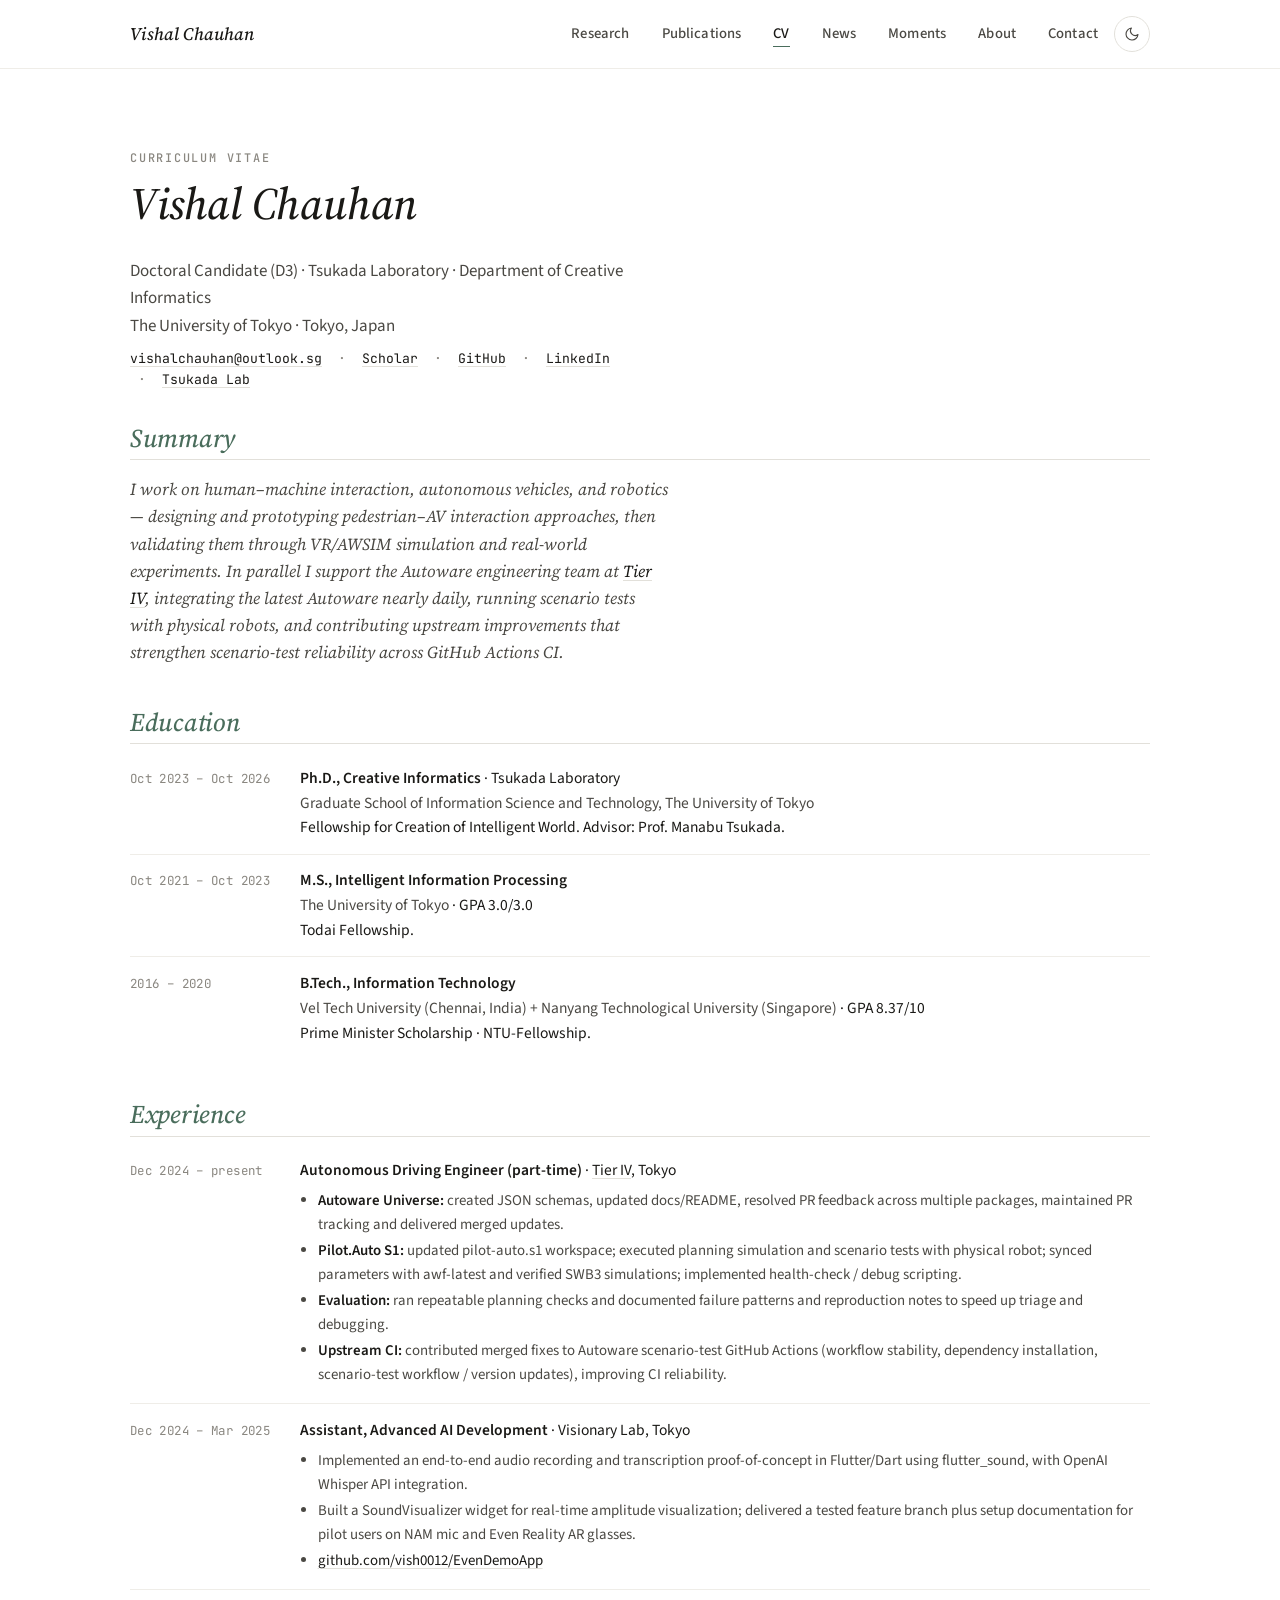
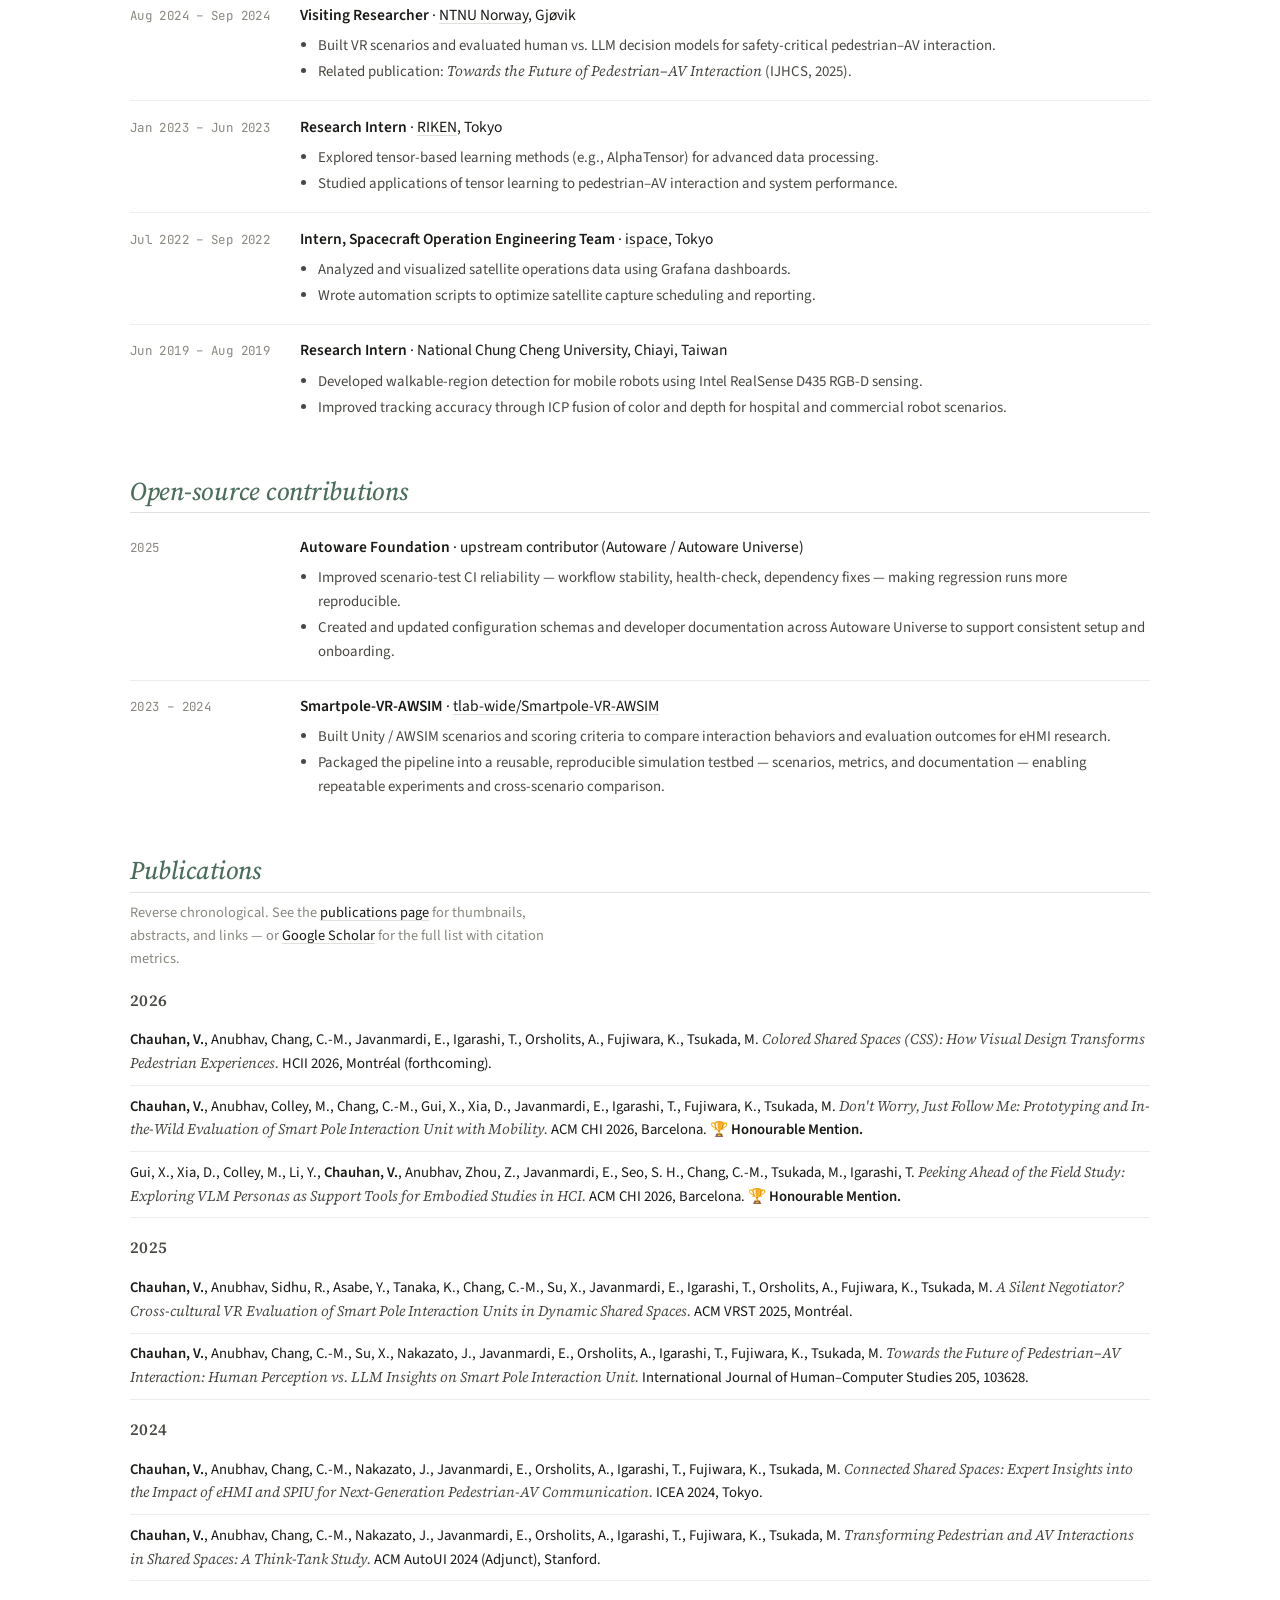
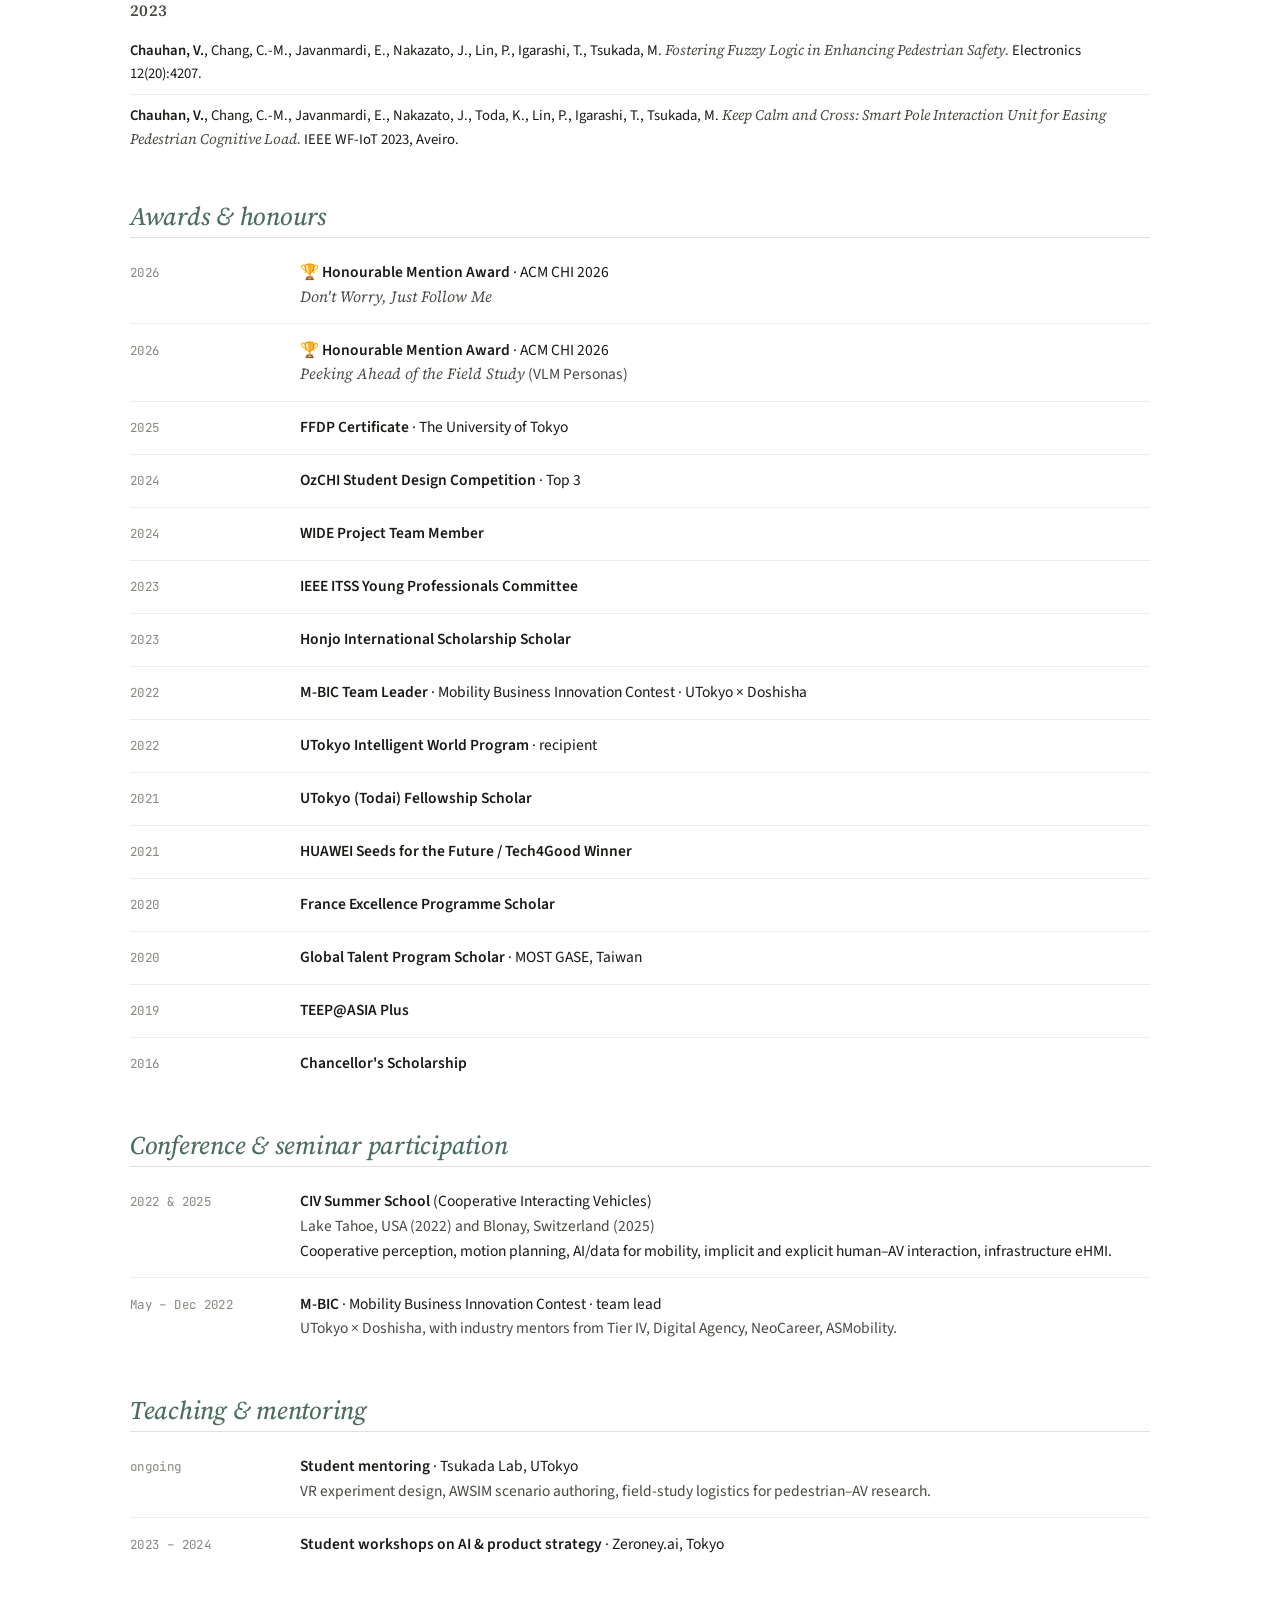
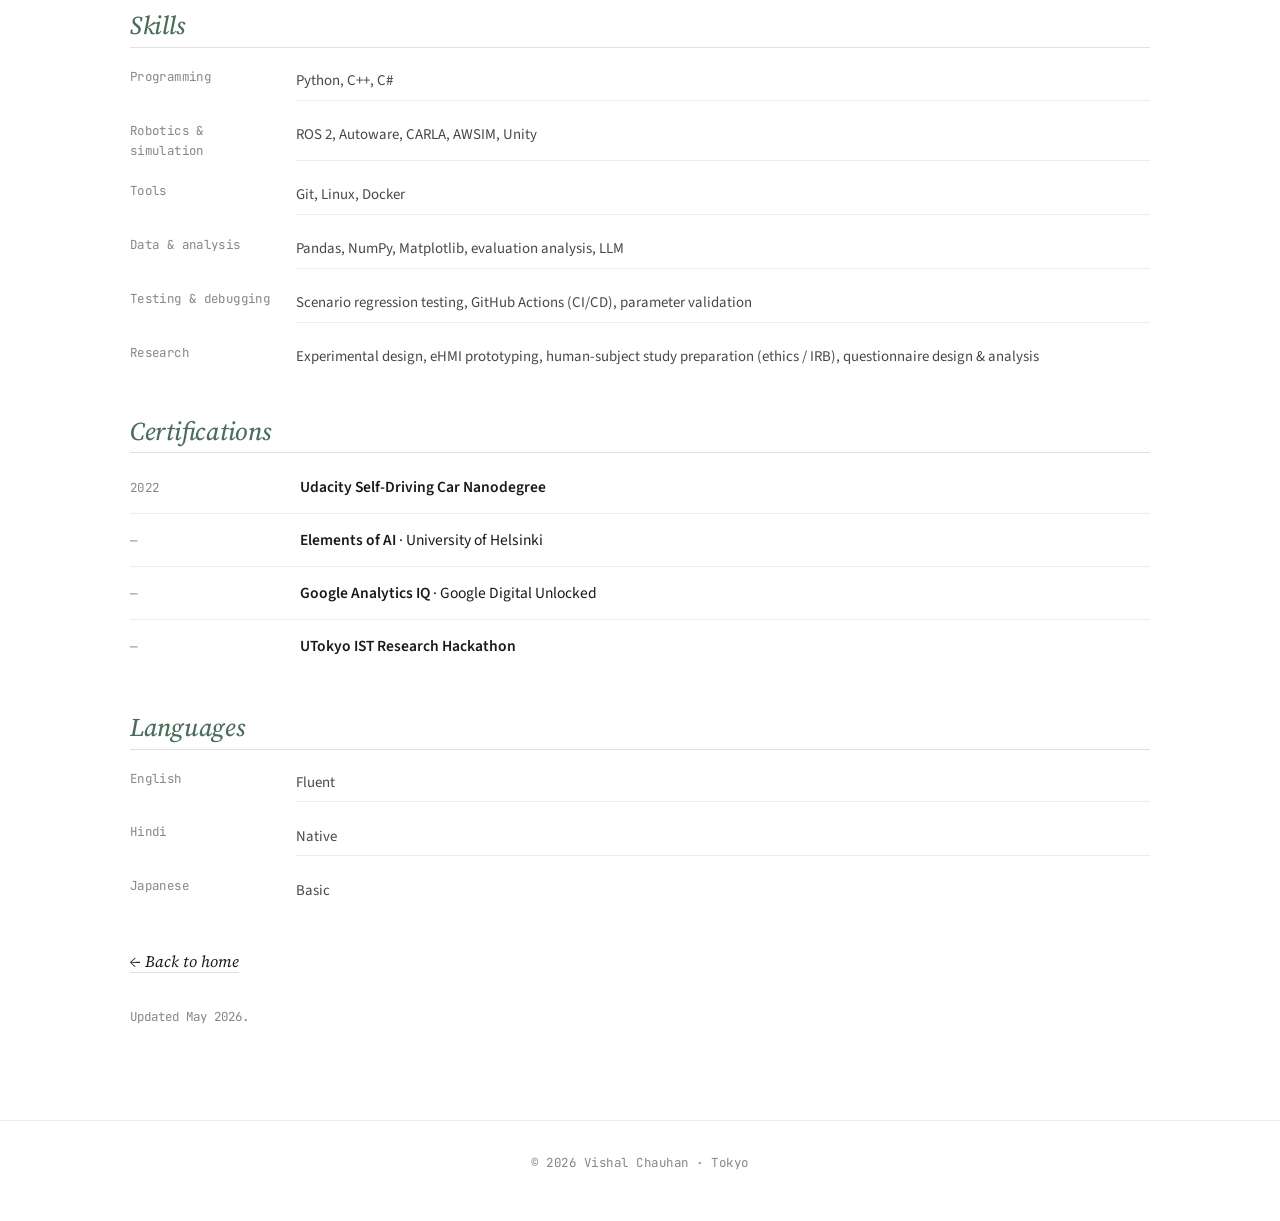
==== commit bd498ff2: "Remove publications from homepage; unify nav and theme toggle across all pages; add moments to sitem" ====
--- a/cv.html
+++ b/cv.html
@@ -4,6 +4,13 @@
   <meta charset="UTF-8" />
   <meta name="viewport" content="width=device-width, initial-scale=1.0" />
   <title>CV — Vishal Chauhan</title>
+
+  <script>
+    (function () {
+      document.documentElement.setAttribute('data-theme', 'light');
+    })();
+  </script>
+
   <meta name="description" content="Curriculum vitae of Vishal Chauhan, doctoral candidate at The University of Tokyo working on HMI, autonomous vehicles, and robotics." />
   <link rel="canonical" href="https://vish0012.github.io/cv.html" />
   <link rel="stylesheet" href="assets/style.css" />
@@ -87,15 +94,31 @@
   <header class="site">
     <div class="container">
       <a class="brand" href="index.html">Vishal Chauhan</a>
-      <nav class="primary" aria-label="Primary">
-        <ul>
-          <li><a href="publications.html">Publications</a></li>
-          <li><a href="cv.html" aria-current="page">CV</a></li>
-          <li><a href="news.html">News</a></li>
-          <li><a href="index.html#about">About</a></li>
-          <li><a href="index.html#contact">Contact</a></li>
-        </ul>
-      </nav>
+      <div class="header-right">
+        <nav class="primary" aria-label="Primary">
+          <ul>
+            <li><a href="index.html#research">Research</a></li>
+            <li><a href="publications.html">Publications</a></li>
+            <li><a href="cv.html" aria-current="page">CV</a></li>
+            <li><a href="news.html">News</a></li>
+            <li><a href="moments.html">Moments</a></li>
+            <li><a href="index.html#about">About</a></li>
+            <li><a href="index.html#contact">Contact</a></li>
+          </ul>
+        </nav>
+        <button class="theme-toggle" id="themeToggle" type="button"
+                aria-label="Toggle light and dark mode" title="Toggle dark mode">
+          <svg class="icon-moon" viewBox="0 0 24 24" fill="none" stroke="currentColor"
+               stroke-width="1.7" stroke-linecap="round" stroke-linejoin="round" aria-hidden="true">
+            <path d="M21 12.79A9 9 0 1 1 11.21 3 7 7 0 0 0 21 12.79z"/>
+          </svg>
+          <svg class="icon-sun" viewBox="0 0 24 24" fill="none" stroke="currentColor"
+               stroke-width="1.7" stroke-linecap="round" stroke-linejoin="round" aria-hidden="true">
+            <circle cx="12" cy="12" r="4"/>
+            <path d="M12 2v2M12 20v2M4.93 4.93l1.41 1.41M17.66 17.66l1.41 1.41M2 12h2M20 12h2M4.93 19.07l1.41-1.41M17.66 6.34l1.41-1.41"/>
+          </svg>
+        </button>
+      </div>
     </div>
   </header>
 
@@ -559,5 +582,17 @@
       © 2026 Vishal Chauhan · Tokyo
     </div>
   </footer>
+
+  <script>
+    (function () {
+      var btn = document.getElementById('themeToggle');
+      if (!btn) return;
+      btn.addEventListener('click', function () {
+        var current = document.documentElement.getAttribute('data-theme') || 'light';
+        var next = current === 'dark' ? 'light' : 'dark';
+        document.documentElement.setAttribute('data-theme', next);
+      });
+    })();
+  </script>
 </body>
 </html>
--- a/assets/style.css
+++ b/assets/style.css
@@ -1,10 +1,12 @@
 /* =========================================================
    Vishal Chauhan — personal site
    Editorial-academic. Real figures, restrained type.
+   v2: bigger portrait + dark mode (ball mode) toggle
    ========================================================= */
 
 @import url('https://fonts.googleapis.com/css2?family=Source+Serif+4:ital,opsz,wght@0,8..60,400;0,8..60,500;0,8..60,600;1,8..60,400;1,8..60,500&family=Source+Sans+3:wght@400;500;600&family=JetBrains+Mono:wght@400;500&display=swap');
 
+/* ---------- LIGHT THEME (default) ---------- */
 :root {
   --paper:        #FFFFFF;
   --ink:          #1A1916;
@@ -16,20 +18,56 @@
   --accent-soft:  #6E8F80;
   --highlight:    #C8B273;        /* warm gold for the Honourable Mention badge */
 
+  /* surface tints (callouts, console card, thumbnails) */
+  --surface-tint:        #FAF8F3;
+  --surface-soft:        #FDFCF8;
+  --surface-bar:         #F0EDE5;
+  --surface-thumb:       #F4F1E9;
+  --surface-thumb-grad1: #F4F2EC;
+  --surface-thumb-grad2: #E8E4D9;
+
+  /* award badge */
+  --badge-ink:    #6B5A1F;
+  --badge-bg:     rgba(200, 178, 115, 0.18);
+  --badge-border: rgba(200, 178, 115, 0.5);
+
   --serif:        "Source Serif 4", Georgia, "Times New Roman", serif;
   --sans:         "Source Sans 3", -apple-system, system-ui, sans-serif;
   --mono:         "JetBrains Mono", "SF Mono", Menlo, monospace;
-
   --measure:      62ch;
   --max:          1100px;
   --pad-x:        clamp(1.25rem, 4vw, 2.5rem);
-
   --t-fast:       180ms;
   --t-med:        320ms;
 }
 
+/* ---------- DARK THEME (ball mode) ----------
+   Same warm, editorial feel — like the site at dusk.
+   Forest-green accent brightens slightly so it still reads. */
+[data-theme="dark"] {
+  --paper:        #15120E;
+  --ink:          #ECE6D7;
+  --ink-soft:     #B5AE9F;
+  --ink-faint:    #7A7466;
+  --rule:         #2D2920;
+  --rule-soft:    #211E17;
+  --accent:       #A3C2B0;
+  --accent-soft:  #7A9D8A;
+  --highlight:    #D4BC7F;
+
+  --surface-tint:        #1E1A13;
+  --surface-soft:        #1B1812;
+  --surface-bar:         #25211A;
+  --surface-thumb:       #1F1C15;
+  --surface-thumb-grad1: #25211A;
+  --surface-thumb-grad2: #1B1812;
+
+  --badge-ink:    #D4BC7F;
+  --badge-bg:     rgba(200, 178, 115, 0.12);
+  --badge-border: rgba(200, 178, 115, 0.35);
+}
+
 * { box-sizing: border-box; }
-
 html { scroll-behavior: smooth; -webkit-text-size-adjust: 100%; }
 
 body {
@@ -42,6 +80,7 @@
   font-feature-settings: "kern", "liga", "calt";
   -webkit-font-smoothing: antialiased;
   -moz-osx-font-smoothing: grayscale;
+  transition: background-color 0.25s ease, color 0.25s ease;
 }
 
 @media (prefers-reduced-motion: reduce) {
@@ -54,7 +93,6 @@
 }
 
 /* ---------- typography ---------- */
-
 h1, h2, h3, h4 {
   font-family: var(--serif);
   font-weight: 500;
@@ -64,14 +102,12 @@
   line-height: 1.18;
   margin: 0 0 0.6em;
 }
-
 h1 { font-size: clamp(2.3rem, 5vw, 3.6rem); font-weight: 500; }
 h2 { font-size: clamp(1.6rem, 3vw, 2.1rem); margin-top: 0; }
 h3 { font-size: 1.2rem; font-weight: 600; font-style: normal; letter-spacing: 0.01em; }
 h4 { font-size: 1.02rem; font-weight: 600; font-style: normal; letter-spacing: 0.02em; text-transform: uppercase; color: var(--ink-soft); }
 
 p { margin: 0 0 1em; max-width: var(--measure); }
-
 em, i { font-family: var(--serif); font-style: italic; }
 strong { font-weight: 600; color: var(--ink); }
 
@@ -85,7 +121,6 @@
 }
 a:hover { color: var(--accent); text-decoration-color: var(--accent); }
 a:focus-visible { outline: 2px solid var(--accent); outline-offset: 3px; border-radius: 2px; }
-
 ::selection { background: var(--accent); color: var(--paper); }
 
 /* skip link */
@@ -97,7 +132,6 @@
 .skip-link:focus { left: 1rem; }
 
 /* ---------- layout ---------- */
-
 .container {
   max-width: var(--max);
   margin: 0 auto;
@@ -122,19 +156,18 @@
 }
 
 /* ---------- header / nav ---------- */
-
 header.site {
   position: sticky;
   top: 0;
   z-index: 50;
-  background: rgba(255, 255, 255, 0.94);
+  background: color-mix(in srgb, var(--paper) 94%, transparent);
   backdrop-filter: saturate(140%) blur(10px);
   -webkit-backdrop-filter: saturate(140%) blur(10px);
   border-bottom: 1px solid var(--rule-soft);
 }
 header.site .container {
   display: flex;
-  align-items: baseline;
+  align-items: center;
   justify-content: space-between;
   gap: 1.5rem;
   padding-top: 1rem;
@@ -150,6 +183,13 @@
   white-space: nowrap;
 }
 header.site .brand:hover { color: var(--accent); }
+
+/* wrap nav + theme toggle together on the right */
+.header-right {
+  display: flex;
+  align-items: center;
+  gap: 1rem;
+}
 
 nav.primary ul {
   list-style: none;
@@ -175,29 +215,70 @@
   border-bottom-color: var(--accent);
 }
 
+/* ---------- theme toggle (ball mode) ---------- */
+.theme-toggle {
+  background: transparent;
+  border: 1px solid var(--rule);
+  border-radius: 999px;
+  width: 36px;
+  height: 36px;
+  padding: 0;
+  cursor: pointer;
+  color: var(--ink-soft);
+  display: inline-flex;
+  align-items: center;
+  justify-content: center;
+  flex-shrink: 0;
+  transition: color var(--t-fast), border-color var(--t-fast), background var(--t-fast), transform var(--t-fast);
+}
+.theme-toggle:hover {
+  color: var(--accent);
+  border-color: var(--accent);
+}
+.theme-toggle:active { transform: scale(0.95); }
+.theme-toggle:focus-visible {
+  outline: 2px solid var(--accent);
+  outline-offset: 2px;
+}
+.theme-toggle svg {
+  width: 16px;
+  height: 16px;
+  display: block;
+}
+/* show moon in light mode (click → go dark); show sun in dark mode */
+.theme-toggle .icon-sun  { display: none; }
+.theme-toggle .icon-moon { display: block; }
+[data-theme="dark"] .theme-toggle .icon-sun  { display: block; }
+[data-theme="dark"] .theme-toggle .icon-moon { display: none; }
+
 @media (max-width: 640px) {
   nav.primary ul { gap: 0.75rem 1.1rem; }
   nav.primary a { font-size: 0.86rem; }
-}
-
-/* ---------- hero ---------- */
-
+  .header-right { gap: 0.75rem; }
+}
+
+/* ---------- hero ----------
+   Portrait was 290px. Now 360px — about 24% bigger.
+   To tune: change BOTH lines below (--portrait-w idea kept inline). */
 .hero {
   padding-top: clamp(3rem, 7vw, 5rem);
   padding-bottom: clamp(2.5rem, 5vw, 4rem);
 }
 .hero-grid {
   display: grid;
-  grid-template-columns: 290px 1fr;
+  grid-template-columns: 480px 1fr;
   gap: clamp(1.75rem, 4vw, 3rem);
   align-items: center;
 }
 .portrait {
-  width: 290px; height: auto;
+  width: 480px; height: auto;
   border-radius: 2px;
   display: block;
   filter: saturate(0.95);
 }
+[data-theme="dark"] .portrait {
+  filter: saturate(0.9) brightness(0.92);
+}
 .hero h1 {
   margin: 0 0 0.4rem;
   font-style: italic;
@@ -222,7 +303,6 @@
 .hero .affil a { color: var(--ink-soft); }
 .hero .affil a:hover { color: var(--accent); }
 
-/* keyword row — communicates research breadth at a glance */
 .keyword-row {
   list-style: none;
   padding: 0;
@@ -244,9 +324,9 @@
   line-height: 1.4;
 }
 
-@media (max-width: 700px) {
+@media (max-width: 760px) {
   .hero-grid { grid-template-columns: 1fr; gap: 1.5rem; }
-  .portrait { width: 210px; }
+  .portrait { width: 320px; }
 }
 
 /* hero scene illustration */
@@ -260,13 +340,11 @@
   height: auto;
   display: block;
 }
-
 @media (max-width: 700px) {
   .hero-scene { margin-top: 1.5rem; }
 }
 
 /* lead intro */
-
 .lead {
   font-family: var(--serif);
   font-size: clamp(1.15rem, 1.8vw, 1.32rem);
@@ -278,7 +356,6 @@
 .lead em { color: var(--accent); font-style: italic; }
 
 /* ---------- research threads ---------- */
-
 .thread {
   display: grid;
   grid-template-columns: 1fr 1fr;
@@ -288,7 +365,6 @@
 }
 .thread:nth-of-type(even) .thread-text { order: 2; }
 .thread:nth-of-type(even) .thread-figure { order: 1; }
-
 .thread-text h3 {
   margin: 0 0 0.5rem;
   font-size: 1.25rem;
@@ -305,14 +381,13 @@
   display: block;
   margin: 0.4rem 0 0.8rem;
 }
-
 .thread-figure { margin: 0; }
 .thread-figure img {
   width: 100%; height: auto;
   display: block;
   border: 1px solid var(--rule);
   border-radius: 2px;
-  background: #fff;
+  background: var(--paper);
 }
 .thread-figure figcaption {
   font-family: var(--mono);
@@ -322,15 +397,13 @@
   margin-top: 0.5rem;
   line-height: 1.4;
 }
-
 @media (max-width: 760px) {
   .thread { grid-template-columns: 1fr; gap: 1.25rem; }
   .thread:nth-of-type(even) .thread-text { order: 0; }
   .thread:nth-of-type(even) .thread-figure { order: 0; }
 }
 
-/* ---------- video card (clickable thumbnail, embed-disabled fallback) ---------- */
-
+/* ---------- video card ---------- */
 .video-block {
   margin: 2.5rem auto 0;
   max-width: 880px;
@@ -350,7 +423,6 @@
   width: 100%; height: 100%;
   border: 0;
 }
-
 .video-card {
   display: block;
   position: relative;
@@ -398,7 +470,6 @@
   outline: 2px solid var(--accent);
   outline-offset: 3px;
 }
-
 .video-caption {
   font-family: var(--mono);
   font-size: 0.72rem;
@@ -409,10 +480,8 @@
   text-align: center;
 }
 
-/* ---------- publications (home: selected) ---------- */
-
+/* ---------- publications ---------- */
 .pub-list { margin: 1.5rem 0 0; }
-
 .pub {
   display: grid;
   grid-template-columns: 200px 1fr;
@@ -422,13 +491,12 @@
   align-items: start;
 }
 .pub:last-child { border-bottom: 0; }
-
-/* text-only entries (no thumbnail) collapse to one column */
 .pub.pub-text { grid-template-columns: 1fr; }
 .pub.pub-text .pub-body { padding-left: 0; }
+
 .pub-thumb {
   margin: 0;
-  background: #fff;
+  background: var(--surface-tint);
   border: 1px solid var(--rule);
   border-radius: 2px;
   overflow: hidden;
@@ -438,10 +506,10 @@
   justify-content: center;
 }
 .pub-thumb img {
-  width: 100%; height: 100%; object-fit: cover; display: block;
+  width: 100%; height: 100%; object-fit: contain; display: block;
 }
 .pub-thumb.placeholder {
-  background: linear-gradient(135deg, #F4F2EC 0%, #E8E4D9 100%);
+  background: linear-gradient(135deg, var(--surface-thumb-grad1) 0%, var(--surface-thumb-grad2) 100%);
   color: var(--ink-faint);
   font-family: var(--mono);
   font-size: 0.72rem;
@@ -504,9 +572,9 @@
   font-size: 0.7rem;
   letter-spacing: 0.08em;
   text-transform: uppercase;
-  color: #6B5A1F;
-  background: rgba(200, 178, 115, 0.18);
-  border: 1px solid rgba(200, 178, 115, 0.5);
+  color: var(--badge-ink);
+  background: var(--badge-bg);
+  border: 1px solid var(--badge-border);
   padding: 2px 8px;
   border-radius: 2px;
   margin-left: 0.5rem;
@@ -532,7 +600,6 @@
 }
 
 /* ---------- publications page (year groups) ---------- */
-
 .year-group { margin: 2rem 0 3rem; }
 .year-group h2 {
   font-family: var(--serif);
@@ -546,7 +613,6 @@
 }
 
 /* ---------- recent / news ---------- */
-
 .news-list {
   list-style: none;
   padding: 0;
@@ -571,36 +637,47 @@
   letter-spacing: 0.04em;
   text-transform: uppercase;
 }
-
 @media (max-width: 500px) {
   .news-list li { grid-template-columns: 1fr; gap: 0.2rem; }
 }
 
 /* ---------- collaborators ---------- */
-
-.collab-group { margin: 1.5rem 0; }
-.collab-group h4 { margin: 0 0 0.6rem; }
+.collab-group {
+  margin: 2.25rem 0;
+  max-width: 60ch;
+}
+.collab-group h4 {
+  font-family: var(--mono);
+  font-size: 0.75rem;
+  text-transform: uppercase;
+  letter-spacing: 0.1em;
+  color: var(--ink-faint);
+  font-weight: 600;
+  margin: 0 0 1rem;
+  padding-bottom: 0.55rem;
+  border-bottom: 1px solid var(--rule-soft);
+}
 .collab-list {
   list-style: none;
   padding: 0;
   margin: 0;
-  columns: 2;
-  column-gap: 2rem;
-  font-size: 0.95rem;
+  font-size: 0.97rem;
+  line-height: 1.55;
 }
 .collab-list li {
-  break-inside: avoid;
-  padding: 0.2rem 0;
+  padding: 0.5rem 0;
   color: var(--ink-soft);
 }
 .collab-list li strong { color: var(--ink); font-weight: 600; }
-
-@media (max-width: 600px) {
-  .collab-list { columns: 1; }
+.collab-list.collab-single { columns: 1; }
+@media (min-width: 800px) {
+  .collab-list.collab-single { columns: 2; column-gap: 3rem; }
+  .collab-list.collab-single li { break-inside: avoid; }
+  .collab-group:has(.collab-list li:nth-child(4)) .collab-list { columns: 2; }
+  .collab-group:not(:has(.collab-list li:nth-child(4))) .collab-list { columns: 1; }
 }
 
 /* ---------- teaching ---------- */
-
 .teaching-item {
   padding: 1rem 0;
   border-bottom: 1px solid var(--rule-soft);
@@ -625,38 +702,330 @@
   color: var(--ink-soft);
 }
 
-/* ---------- contact ---------- */
-
-.contact-block {
-  font-family: var(--serif);
-  font-style: italic;
-  font-size: 1.05rem;
-  line-height: 1.7;
-  max-width: 50ch;
-}
-.contact-block p { margin: 0 0 0.6em; max-width: none; }
-.contact-block a { color: var(--ink); }
-.contact-block a:hover { color: var(--accent); }
-
-.social-row {
-  margin-top: 1.5rem;
+/* ---------- research framework (stack) ---------- */
+.research-mark {
+  margin: 2rem 0 2.5rem;
+  font-family: var(--serif);
+  font-size: clamp(1.1rem, 2.2vw, 1.45rem);
+  font-style: italic;
+  font-weight: 400;
+  color: var(--ink);
+  letter-spacing: 0.01em;
+  display: inline-flex;
+  align-items: baseline;
+  gap: 0.55rem;
+  flex-wrap: wrap;
+  padding: 0.5rem 0.85rem 0.55rem;
+  border-top: 1px solid var(--rule-soft);
+  border-bottom: 1px solid var(--rule-soft);
+  line-height: 1.3;
+}
+.research-mark .rm-x {
+  font-family: var(--mono);
+  font-style: normal;
+  font-weight: 300;
+  font-size: 1.15em;
+  color: var(--accent);
+  display: inline-block;
+  transform: translateY(-2px) rotate(-4deg);
+  margin: 0 0.05rem;
+  opacity: 0.85;
+}
+@media (max-width: 600px) {
+  .research-mark { font-size: 1.05rem; gap: 0.4rem; }
+}
+.research-stack {
+  margin-top: 2.5rem;
+  max-width: 72ch;
+}
+.stack-layer {
+  display: grid;
+  grid-template-columns: 80px 1fr;
+  gap: 1.5rem;
+  padding: 1.75rem 0 2rem;
+  border-bottom: 1px solid var(--rule-soft);
+  position: relative;
+}
+.stack-layer:last-child { border-bottom: 0; padding-bottom: 0.5rem; }
+.stack-num {
+  font-family: var(--mono);
+  font-size: 1.6rem;
+  font-weight: 600;
+  color: var(--accent);
+  letter-spacing: 0.02em;
+  padding-top: 6px;
+  line-height: 1;
+  align-self: start;
+}
+.stack-content { min-width: 0; }
+.stack-label {
+  font-family: var(--mono);
+  font-size: 0.72rem;
+  color: var(--ink-faint);
+  text-transform: uppercase;
+  letter-spacing: 0.1em;
+  margin: 0 0 0.4rem;
+  font-weight: 600;
+}
+.stack-layer h3 {
+  font-family: var(--serif);
+  font-style: italic;
+  font-weight: 400;
+  font-size: clamp(1.35rem, 2.2vw, 1.55rem);
+  margin: 0 0 0.65rem;
+  color: var(--ink);
+  line-height: 1.25;
+}
+.stack-layer p {
+  font-size: 1rem;
+  line-height: 1.62;
+  color: var(--ink-soft);
+  max-width: 56ch;
+  margin: 0 0 0.7rem;
+}
+.stack-evidence {
+  font-family: var(--mono);
+  font-size: 0.8rem !important;
+  color: var(--ink-faint) !important;
+  margin-top: 0.6rem !important;
+  letter-spacing: 0.01em;
+  line-height: 1.55 !important;
+}
+.stack-evidence em {
+  color: var(--ink-soft);
+  font-style: italic;
+}
+@media (max-width: 600px) {
+  .stack-layer {
+    grid-template-columns: 1fr;
+    gap: 0.5rem;
+    padding: 1.25rem 0 1.5rem;
+  }
+  .stack-num { font-size: 1.25rem; padding-top: 0; }
+}
+
+/* ---------- vantage point / research context ---------- */
+.research-context {
+  margin: 2.5rem 0 0;
+  padding: 1rem 1.25rem 1.05rem;
+  font-family: var(--sans);
+  font-size: 0.93rem;
+  line-height: 1.6;
+  color: var(--ink-soft);
+  background: var(--surface-tint);
+  border-left: 2px solid var(--accent);
+  border-radius: 0 2px 2px 0;
+  max-width: 65ch;
   display: flex;
+  align-items: baseline;
+  gap: 0.55rem;
   flex-wrap: wrap;
-  gap: 0.5rem 1.5rem;
+}
+.research-context strong {
+  font-family: var(--mono);
+  font-size: 0.74rem;
+  text-transform: uppercase;
+  letter-spacing: 0.08em;
+  color: var(--accent);
+  font-weight: 600;
+}
+.context-mark {
+  color: var(--accent);
+  font-size: 0.78rem;
+  flex-shrink: 0;
+}
+
+/* ---------- hero tagline + now-line ---------- */
+.hero-tagline {
+  font-family: var(--serif);
+  font-size: clamp(1.05rem, 1.6vw, 1.2rem);
+  line-height: 1.55;
+  color: var(--ink-soft);
+  max-width: 48ch;
+  margin: 1rem 0 1.25rem;
+  font-style: normal;
+}
+.hero-tagline em {
+  color: var(--accent);
+  font-style: italic;
+}
+.now-line {
+  font-family: var(--sans);
+  font-size: 0.92rem;
+  line-height: 1.5;
+  color: var(--ink-soft);
+  max-width: 60ch;
+  margin: 1.5rem 0 0;
+  padding: 0.85rem 1rem;
+  background: var(--surface-tint);
+  border-left: 2px solid var(--accent);
+  border-radius: 0 2px 2px 0;
+  display: flex;
+  align-items: baseline;
+  gap: 0.7rem;
+}
+.now-line strong {
+  font-family: var(--mono);
+  font-size: 0.74rem;
+  text-transform: uppercase;
+  letter-spacing: 0.08em;
+  color: var(--accent);
+  font-weight: 600;
+}
+.now-dot {
+  display: inline-block;
+  width: 8px;
+  height: 8px;
+  border-radius: 50%;
+  background: var(--accent);
+  position: relative;
+  top: -1px;
+  flex-shrink: 0;
+  animation: pulse 2.5s ease-in-out infinite;
+}
+@keyframes pulse {
+  0%, 100% { opacity: 1; transform: scale(1); }
+  50% { opacity: 0.5; transform: scale(1.2); }
+}
+
+/* ---------- talks list ---------- */
+.talks-list {
+  list-style: none;
+  padding: 0;
+  margin: 1.5rem 0 0;
+  max-width: 65ch;
+}
+.talks-list li {
+  display: grid;
+  grid-template-columns: 110px 1fr;
+  gap: 1.5rem;
+  padding: 0.8rem 0;
+  border-bottom: 1px solid var(--rule-soft);
+  font-size: 0.97rem;
+  line-height: 1.55;
+}
+.talks-list li:last-child { border-bottom: 0; }
+.talks-date {
+  font-family: var(--mono);
+  font-size: 0.78rem;
+  color: var(--ink-faint);
+  letter-spacing: 0.03em;
+  padding-top: 3px;
+}
+@media (max-width: 600px) {
+  .talks-list li { grid-template-columns: 1fr; gap: 0.15rem; }
+}
+
+/* ---------- contact (console-style) ---------- */
+.contact-console {
+  max-width: 720px;
+  margin: 1.5rem 0 0;
+  border: 1px solid var(--rule);
+  border-radius: 6px;
+  background: var(--surface-soft);
+  overflow: hidden;
+  box-shadow: 0 1px 3px rgba(0,0,0,0.04);
+}
+.console-header {
+  display: flex;
+  align-items: center;
+  gap: 0.4rem;
+  padding: 0.55rem 0.85rem;
+  background: var(--surface-bar);
+  border-bottom: 1px solid var(--rule-soft);
+  font-family: var(--mono);
+  font-size: 0.74rem;
+  color: var(--ink-faint);
+  letter-spacing: 0.02em;
+}
+.console-dot {
+  width: 11px;
+  height: 11px;
+  border-radius: 50%;
+  background: var(--rule);
+}
+.console-dot:nth-child(1) { background: #E27D60; }
+.console-dot:nth-child(2) { background: #E8C547; }
+.console-dot:nth-child(3) { background: var(--accent); }
+.console-title {
+  margin-left: 0.6rem;
+  font-size: 0.78rem;
+}
+.console-body {
+  display: grid;
+  grid-template-columns: 90px 1fr;
+  gap: 0.7rem 1.5rem;
+  margin: 0;
+  padding: 1.2rem 1.4rem 1.3rem;
+  font-family: var(--mono);
+  font-size: 0.86rem;
+  line-height: 1.65;
+}
+.console-body dt {
+  color: var(--ink-faint);
+  font-size: 0.74rem;
+  text-transform: uppercase;
+  letter-spacing: 0.08em;
+  padding-top: 4px;
+}
+.console-body dt::before {
+  content: "▸ ";
+  color: var(--accent);
+  margin-right: 2px;
+}
+.console-body dd {
+  margin: 0;
+  color: var(--ink);
   font-family: var(--sans);
   font-size: 0.95rem;
-  font-style: normal;
-}
-.social-row a {
+  line-height: 1.55;
+}
+.console-body dd a {
+  color: var(--ink);
   text-decoration: none;
-  color: var(--ink-soft);
   border-bottom: 1px solid var(--rule);
-  padding-bottom: 2px;
-}
-.social-row a:hover { color: var(--accent); border-color: var(--accent); }
+}
+.console-body dd a:hover {
+  color: var(--accent);
+  border-color: var(--accent);
+}
+.console-body .sep {
+  color: var(--ink-faint);
+  margin: 0 0.15rem;
+}
+.console-body .email-meta {
+  font-family: var(--mono);
+  font-size: 0.74rem;
+  color: var(--ink-faint);
+  letter-spacing: 0.02em;
+  margin-left: 0.25rem;
+}
+.live-time {
+  font-family: var(--mono);
+  font-weight: 600;
+  color: var(--accent);
+  font-size: 1.05rem;
+  letter-spacing: 0.02em;
+}
+.time-zone {
+  font-family: var(--mono);
+  font-size: 0.78rem;
+  color: var(--ink-faint);
+  margin-left: 0.3rem;
+}
+.coords {
+  font-family: var(--mono);
+  font-size: 0.78rem;
+  color: var(--ink-faint);
+  margin-left: 0.3rem;
+}
+@media (max-width: 560px) {
+  .console-body { grid-template-columns: 1fr; gap: 0.2rem 0; }
+  .console-body dt { padding-top: 0.5rem; }
+  .console-body dt:first-of-type { padding-top: 0; }
+}
 
 /* ---------- footer ---------- */
-
 footer.site {
   border-top: 1px solid var(--rule-soft);
   padding: 2rem 0 3rem;
@@ -668,7 +1037,6 @@
 }
 
 /* ---------- small bits ---------- */
-
 .cv-link {
   display: inline-block;
   font-family: var(--serif);
@@ -689,13 +1057,108 @@
 }
 
 /* ---------- print ---------- */
-
 @media print {
-  header.site, footer.site, .video-block, .cv-link { display: none; }
-  body { background: white; color: black; font-size: 11pt; }
+  header.site, footer.site, .video-block, .cv-link, .theme-toggle { display: none; }
+  body { background: white !important; color: black !important; font-size: 11pt; }
   section { padding: 1rem 0; border-top: 1px solid #ccc; }
   a { color: black; text-decoration: none; }
   .pub { break-inside: avoid; }
   .pub-thumb { display: none; }
   .pub { grid-template-columns: 1fr; }
 }
+
+/* ---------- moments page ---------- */
+#moments h1 {
+  font-family: var(--serif);
+  font-style: italic;
+  font-weight: 400;
+  font-size: clamp(2.2rem, 4vw, 3rem);
+  letter-spacing: -0.01em;
+  margin: 0.25rem 0 1.25rem;
+  color: var(--ink);
+}
+.featured-block {
+  margin: 2.5rem 0 3rem;
+  max-width: 65ch;
+}
+.featured-block h4 {
+  font-family: var(--mono);
+  font-size: 0.74rem;
+  text-transform: uppercase;
+  letter-spacing: 0.1em;
+  color: var(--ink-faint);
+  font-weight: 600;
+  margin: 0 0 1rem;
+  padding-bottom: 0.55rem;
+  border-bottom: 1px solid var(--rule-soft);
+}
+.featured-list {
+  list-style: none;
+  padding: 0;
+  margin: 0;
+}
+.featured-list li {
+  padding: 0.65rem 0;
+  font-size: 0.97rem;
+  line-height: 1.55;
+  border-bottom: 1px solid var(--rule-soft);
+}
+.featured-list li:last-child { border-bottom: 0; }
+.featured-list a {
+  font-family: var(--serif);
+  font-style: italic;
+  color: var(--ink);
+  text-decoration: none;
+  border-bottom: 1px solid var(--rule);
+  padding-bottom: 1px;
+}
+.featured-list a:hover { color: var(--accent); border-color: var(--accent); }
+.featured-meta {
+  color: var(--ink-faint);
+  font-family: var(--sans);
+  font-size: 0.92rem;
+  margin-left: 0.3rem;
+}
+.moments-grid {
+  display: grid;
+  grid-template-columns: repeat(auto-fill, minmax(280px, 1fr));
+  gap: 2rem;
+  margin: 2rem 0 3rem;
+}
+.moment-tile { margin: 0; }
+.moment-photo {
+  aspect-ratio: 3 / 2;
+  background: var(--surface-thumb);
+  border-radius: 3px;
+  overflow: hidden;
+  position: relative;
+}
+.moment-photo img {
+  width: 100%;
+  height: 100%;
+  object-fit: cover;
+  display: block;
+}
+.moment-photo img:not([src]),
+.moment-photo img[src=""],
+.moment-photo img[src$="/"] { visibility: hidden; }
+.moment-tile figcaption {
+  margin-top: 0.75rem;
+  font-family: var(--mono);
+  font-size: 0.78rem;
+  line-height: 1.55;
+  color: var(--ink-faint);
+  letter-spacing: 0.01em;
+}
+.moment-tile figcaption strong {
+  display: block;
+  color: var(--ink);
+  font-family: var(--serif);
+  font-style: italic;
+  font-size: 1.08rem;
+  font-weight: 400;
+  margin-bottom: 0.15rem;
+}
+@media (max-width: 600px) {
+  .moments-grid { gap: 1.5rem; }
+}
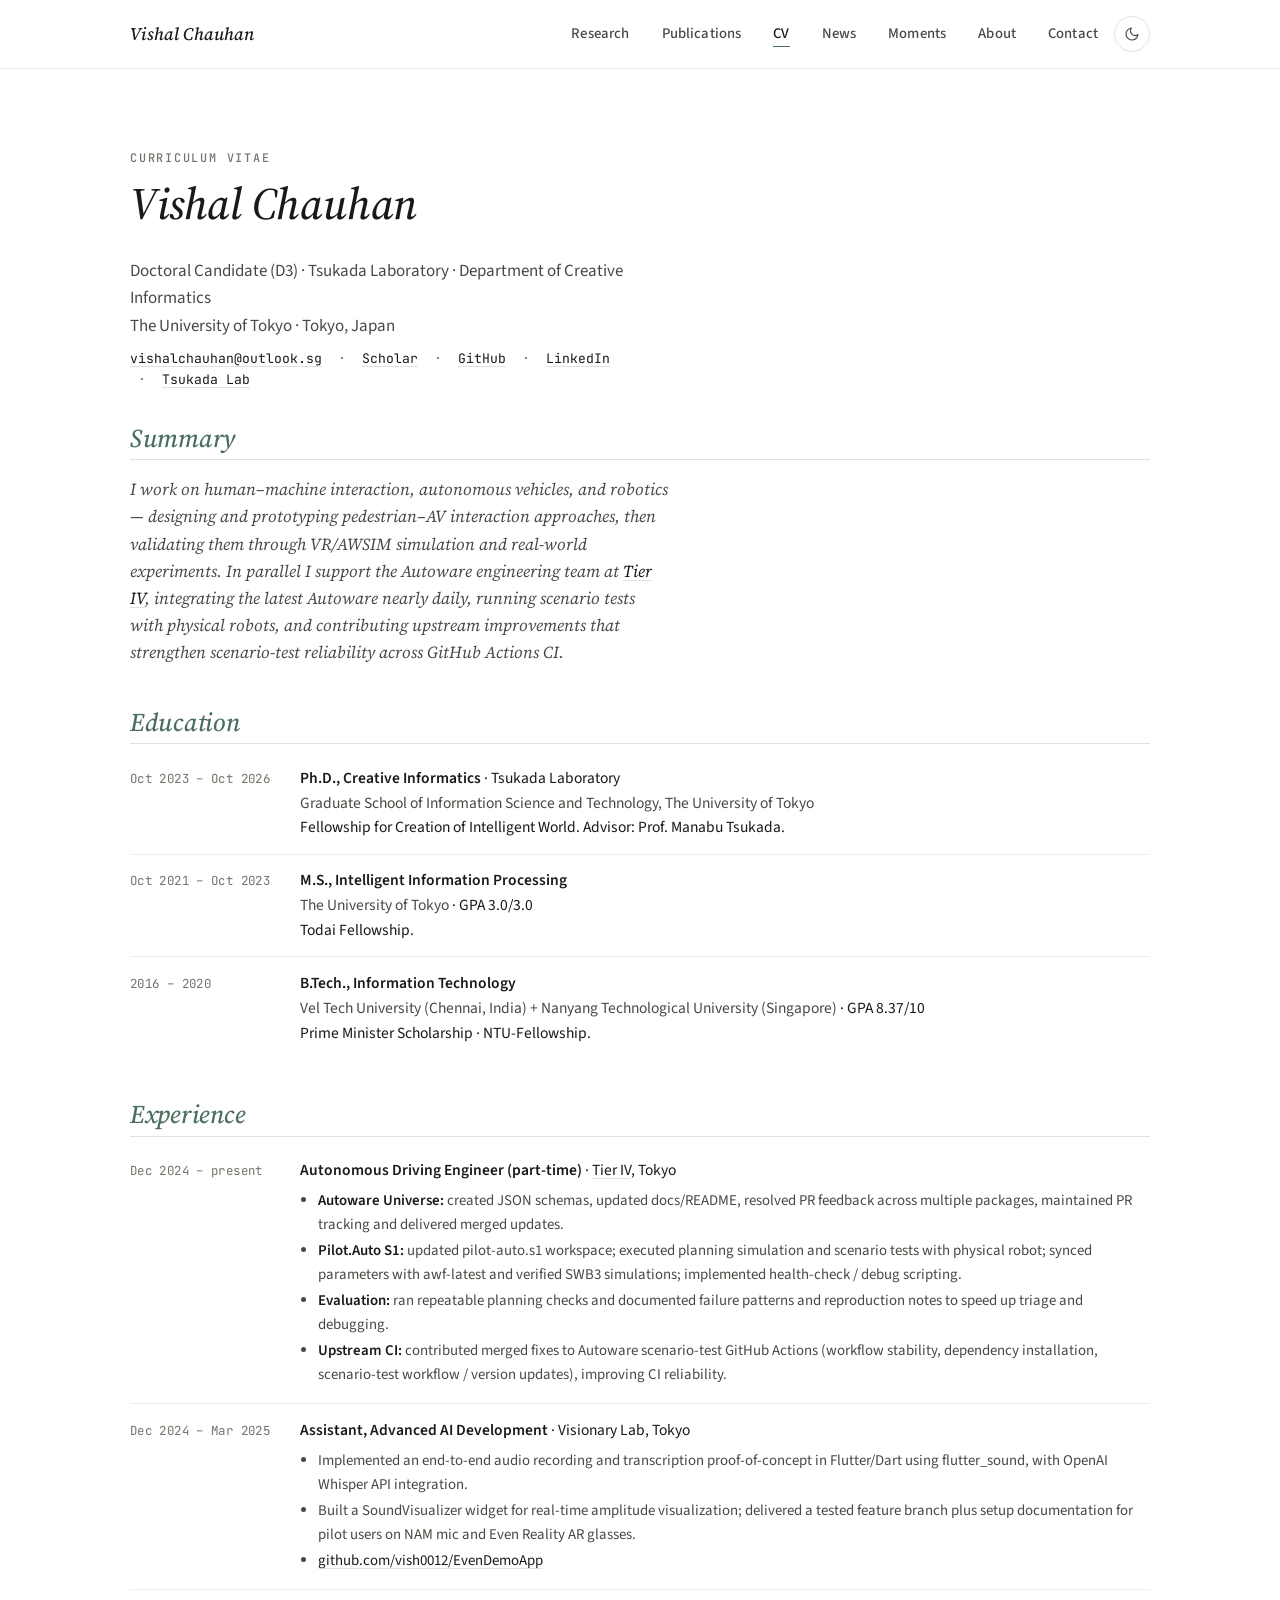
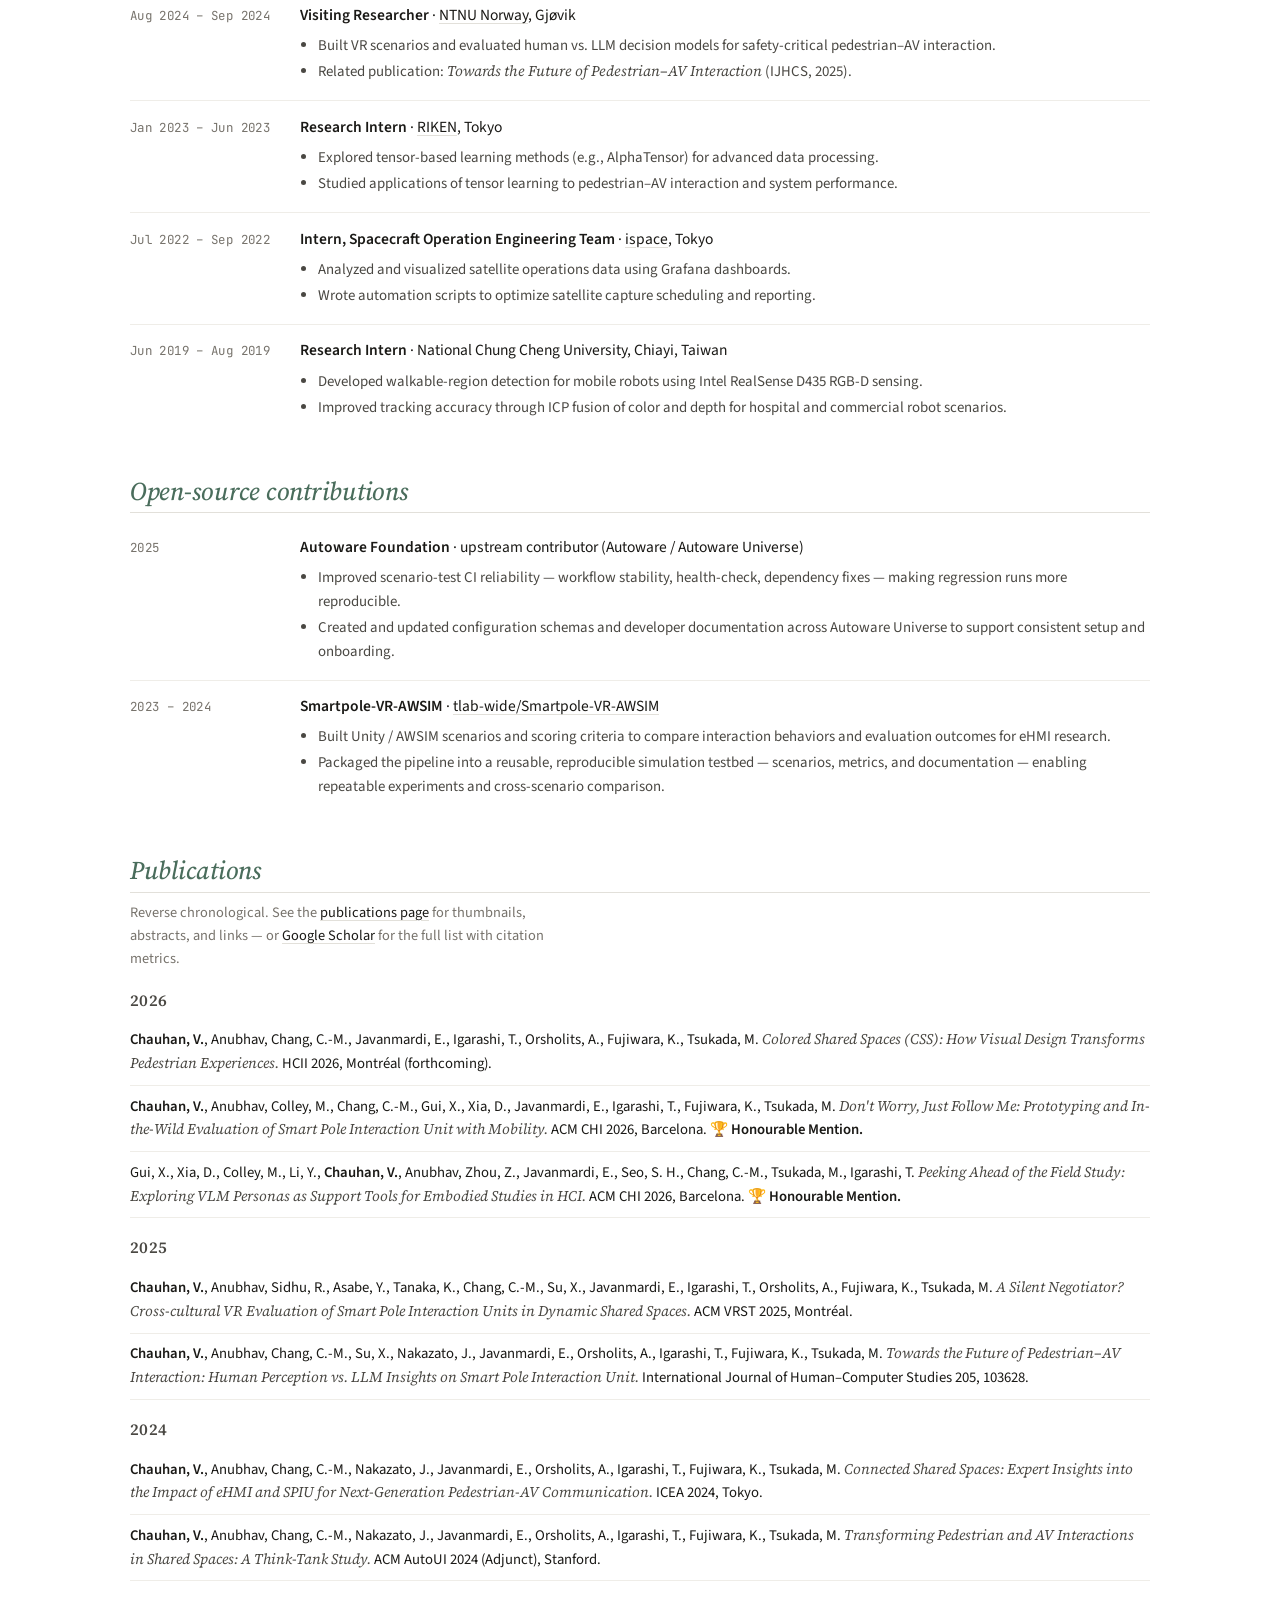
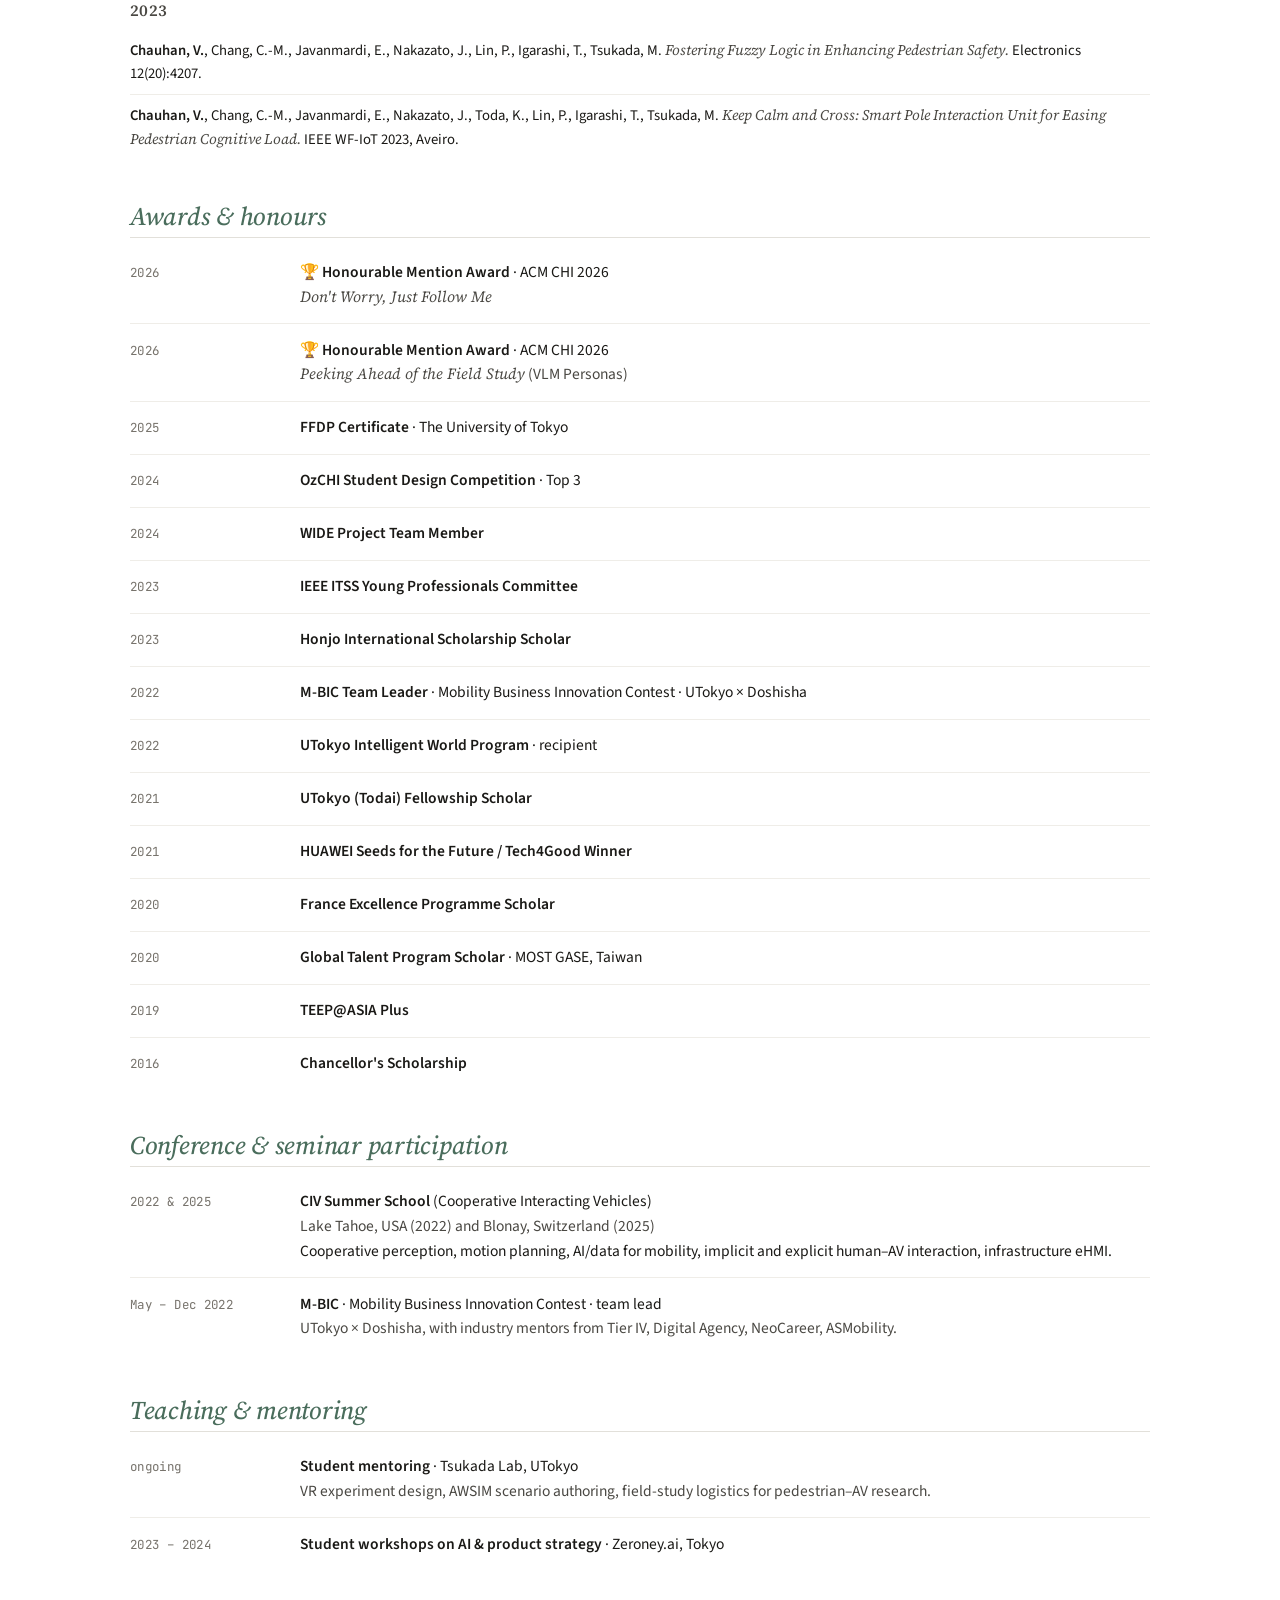
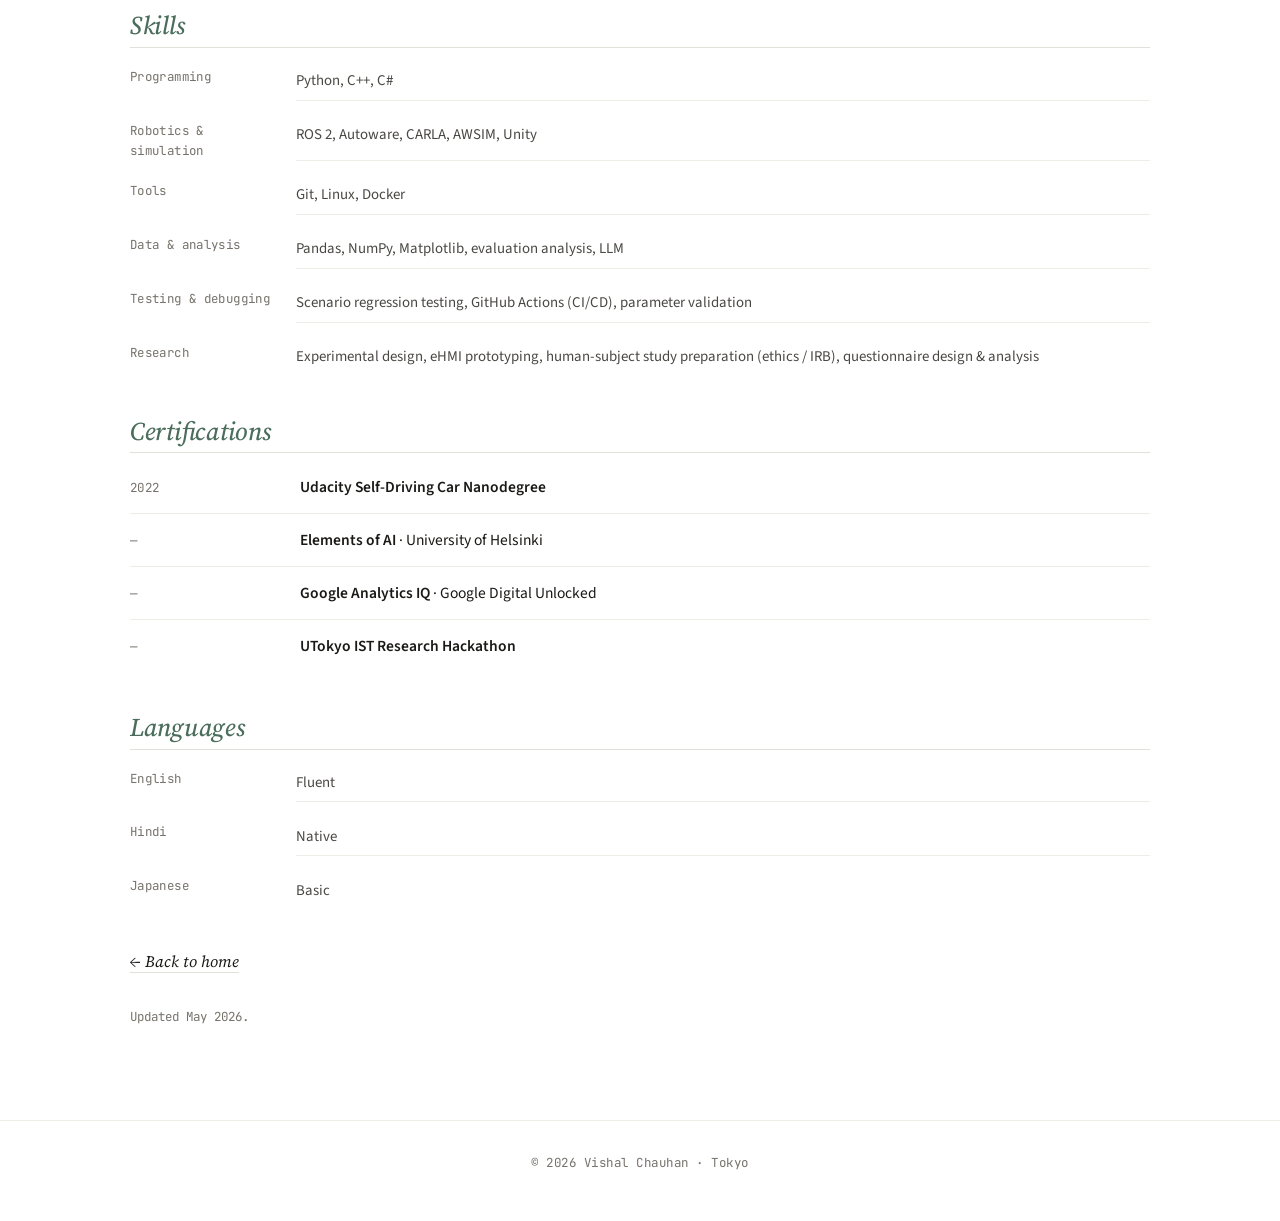
==== commit d40ab59e: "Update canonical link and social media links in cv.html" ====
--- a/cv.html
+++ b/cv.html
@@ -12,7 +12,10 @@
   </script>
 
   <meta name="description" content="Curriculum vitae of Vishal Chauhan, doctoral candidate at The University of Tokyo working on HMI, autonomous vehicles, and robotics." />
-  <link rel="canonical" href="https://vish0012.github.io/cv.html" />
+  <link rel="canonical" href="https://vishalchauhan-hi.github.io/cv.html" />
+  <link rel="preconnect" href="https://fonts.googleapis.com" />
+  <link rel="preconnect" href="https://fonts.gstatic.com" crossorigin />
+  <link href="https://fonts.googleapis.com/css2?family=JetBrains+Mono:wght@400;500;600&amp;family=Source+Sans+3:wght@400;500;600;700&amp;family=Source+Serif+4:ital,opsz,wght@0,8..60,400;0,8..60,500;0,8..60,600;1,8..60,400;1,8..60,500&amp;display=swap" rel="stylesheet" />
   <link rel="stylesheet" href="assets/style.css" />
   <style>
     .cv-section { margin: 2rem 0 2.5rem; }
@@ -126,7 +129,7 @@
     <section>
       <div class="container">
         <p class="section-eyebrow">Curriculum Vitae</p>
-        <h1 style="font-size: clamp(2rem, 4vw, 2.8rem);">Vishal Chauhan</h1>
+        <h1 class="page-title">Vishal Chauhan</h1>
         <p style="color:var(--ink-soft); margin-bottom: 0.5rem;">
           Doctoral Candidate (D3) · Tsukada Laboratory · Department of Creative Informatics<br/>
           The University of Tokyo · Tokyo, Japan
@@ -136,7 +139,7 @@
           &nbsp;·&nbsp;
           <a href="https://scholar.google.com/citations?user=SHkxvc4AAAAJ">Scholar</a>
           &nbsp;·&nbsp;
-          <a href="https://github.com/vish0012">GitHub</a>
+          <a href="https://github.com/vishalchauhan-hi">GitHub</a>
           &nbsp;·&nbsp;
           <a href="https://www.linkedin.com/in/aivishalcom/">LinkedIn</a>
           &nbsp;·&nbsp;
--- a/assets/style.css
+++ b/assets/style.css
@@ -1,17 +1,15 @@
 /* =========================================================
-   Vishal Chauhan — personal site
+   Vishal Chauhan â€” personal site
    Editorial-academic. Real figures, restrained type.
    v2: bigger portrait + dark mode (ball mode) toggle
    ========================================================= */
-
-@import url('https://fonts.googleapis.com/css2?family=Source+Serif+4:ital,opsz,wght@0,8..60,400;0,8..60,500;0,8..60,600;1,8..60,400;1,8..60,500&family=Source+Sans+3:wght@400;500;600&family=JetBrains+Mono:wght@400;500&display=swap');
 
 /* ---------- LIGHT THEME (default) ---------- */
 :root {
   --paper:        #FFFFFF;
   --ink:          #1A1916;
   --ink-soft:     #4A4843;
-  --ink-faint:    #8A8780;
+  --ink-faint:    #77736C;
   --rule:         #E2E0DA;
   --rule-soft:    #EFEDE8;
   --accent:       #4A6D5C;        /* muted forest-green; calm, academic */
@@ -42,13 +40,13 @@
 }
 
 /* ---------- DARK THEME (ball mode) ----------
-   Same warm, editorial feel — like the site at dusk.
+   Same warm, editorial feel â€” like the site at dusk.
    Forest-green accent brightens slightly so it still reads. */
 [data-theme="dark"] {
   --paper:        #15120E;
   --ink:          #ECE6D7;
   --ink-soft:     #B5AE9F;
-  --ink-faint:    #7A7466;
+  --ink-faint:    #8A8476;
   --rule:         #2D2920;
   --rule-soft:    #211E17;
   --accent:       #A3C2B0;
@@ -83,6 +81,14 @@
   transition: background-color 0.25s ease, color 0.25s ease;
 }
 
+button,
+input,
+select,
+textarea {
+  font: inherit;
+  color: inherit;
+}
+
 @media (prefers-reduced-motion: reduce) {
   *, *::before, *::after {
     animation-duration: 0.01ms !important;
@@ -106,6 +112,11 @@
 h2 { font-size: clamp(1.6rem, 3vw, 2.1rem); margin-top: 0; }
 h3 { font-size: 1.2rem; font-weight: 600; font-style: normal; letter-spacing: 0.01em; }
 h4 { font-size: 1.02rem; font-weight: 600; font-style: normal; letter-spacing: 0.02em; text-transform: uppercase; color: var(--ink-soft); }
+
+.page-title {
+  font-size: clamp(2rem, 4vw, 2.8rem);
+  font-weight: 500;
+}
 
 p { margin: 0 0 1em; max-width: var(--measure); }
 em, i { font-family: var(--serif); font-style: italic; }
@@ -245,7 +256,7 @@
   height: 16px;
   display: block;
 }
-/* show moon in light mode (click → go dark); show sun in dark mode */
+/* show moon in light mode (click â†’ go dark); show sun in dark mode */
 .theme-toggle .icon-sun  { display: none; }
 .theme-toggle .icon-moon { display: block; }
 [data-theme="dark"] .theme-toggle .icon-sun  { display: block; }
@@ -258,7 +269,7 @@
 }
 
 /* ---------- hero ----------
-   Portrait was 290px. Now 360px — about 24% bigger.
+   Portrait was 290px. Now 360px â€” about 24% bigger.
    To tune: change BOTH lines below (--portrait-w idea kept inline). */
 .hero {
   padding-top: clamp(3rem, 7vw, 5rem);
@@ -322,6 +333,66 @@
   background: transparent;
   white-space: nowrap;
   line-height: 1.4;
+  cursor: default;
+  transition: transform var(--t-fast) ease,
+              border-color var(--t-fast),
+              color var(--t-fast),
+              background var(--t-fast),
+              box-shadow var(--t-fast);
+  opacity: 0;
+  animation: chipFadeIn 0.55s ease forwards;
+}
+.keyword-row li:hover {
+  transform: translateY(-2px);
+  border-color: var(--accent);
+  color: var(--ink);
+  background: var(--surface-tint);
+  box-shadow: 0 2px 6px rgba(74, 109, 92, 0.12);
+}
+.keyword-row li:nth-child(1) { animation-delay: 0.15s; }
+.keyword-row li:nth-child(2) { animation-delay: 0.22s; }
+.keyword-row li:nth-child(3) { animation-delay: 0.29s; }
+.keyword-row li:nth-child(4) { animation-delay: 0.36s; }
+.keyword-row li:nth-child(5) { animation-delay: 0.43s; }
+.keyword-row li:nth-child(6) { animation-delay: 0.50s; }
+@keyframes chipFadeIn {
+  from { opacity: 0; transform: translateY(6px); }
+  to   { opacity: 1; transform: translateY(0); }
+}
+
+/* ---------- hero cursor glow ----------
+   A soft accent-coloured spotlight that follows the cursor across the hero.
+   The position is set via the --mx/--my custom properties from JavaScript.
+   Falls back to a static gradient when prefers-reduced-motion is on. */
+.hero {
+  position: relative;
+  isolation: isolate;
+  --mx: 50%;
+  --my: 50%;
+}
+.hero::before {
+  content: "";
+  position: absolute;
+  inset: 0;
+  pointer-events: none;
+  z-index: -1;
+  background: radial-gradient(
+    520px circle at var(--mx) var(--my),
+    color-mix(in srgb, var(--accent) 14%, transparent) 0%,
+    transparent 60%
+  );
+  opacity: 0;
+  transition: opacity 0.4s ease;
+}
+.hero.is-hovered::before { opacity: 1; }
+@media (prefers-reduced-motion: reduce) {
+  .keyword-row li {
+    opacity: 1;
+    animation: none;
+    transition: none;
+  }
+  .keyword-row li:hover { transform: none; box-shadow: none; }
+  .hero::before { display: none; }
 }
 
 @media (max-width: 760px) {
@@ -969,7 +1040,7 @@
   padding-top: 4px;
 }
 .console-body dt::before {
-  content: "▸ ";
+  content: "â–¸ ";
   color: var(--accent);
   margin-right: 2px;
 }
@@ -1068,15 +1139,7 @@
 }
 
 /* ---------- moments page ---------- */
-#moments h1 {
-  font-family: var(--serif);
-  font-style: italic;
-  font-weight: 400;
-  font-size: clamp(2.2rem, 4vw, 3rem);
-  letter-spacing: -0.01em;
-  margin: 0.25rem 0 1.25rem;
-  color: var(--ink);
-}
+#moments .page-title { margin-bottom: 0.6em; }
 .featured-block {
   margin: 2.5rem 0 3rem;
   max-width: 65ch;
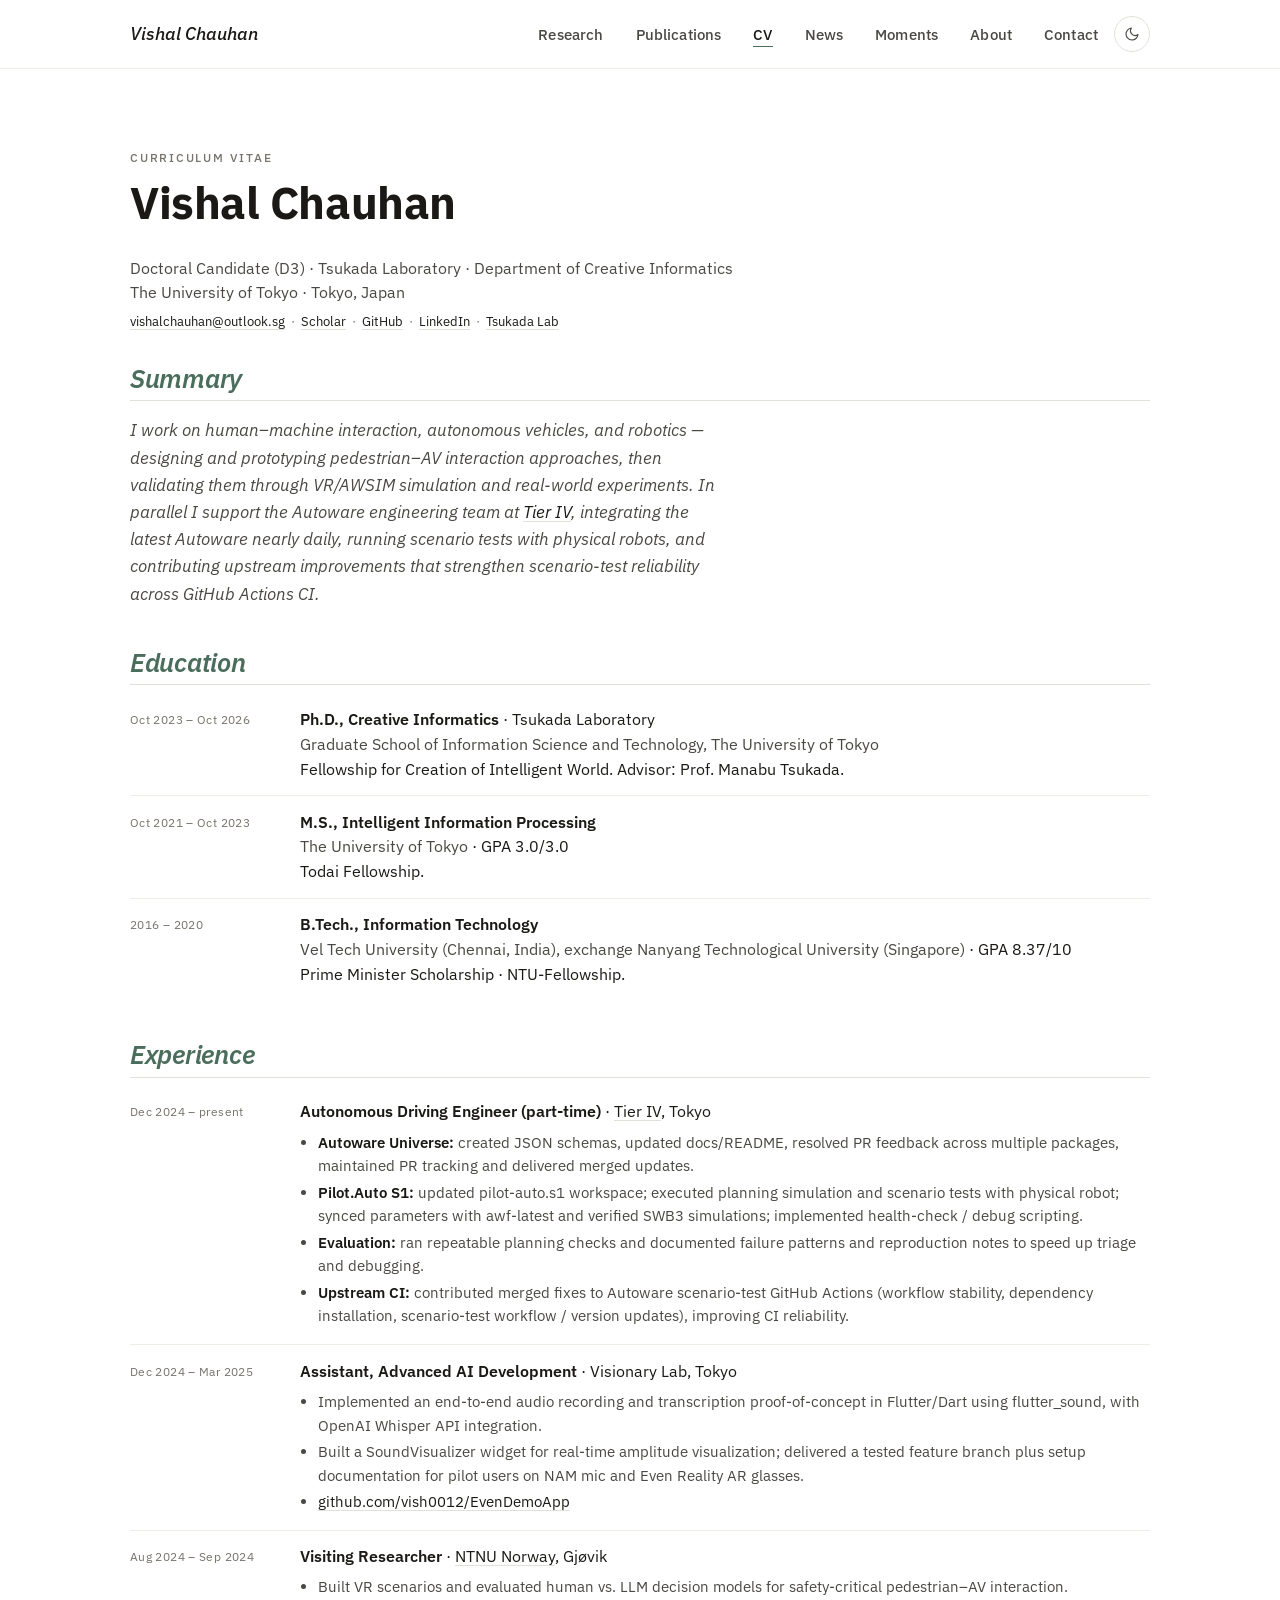
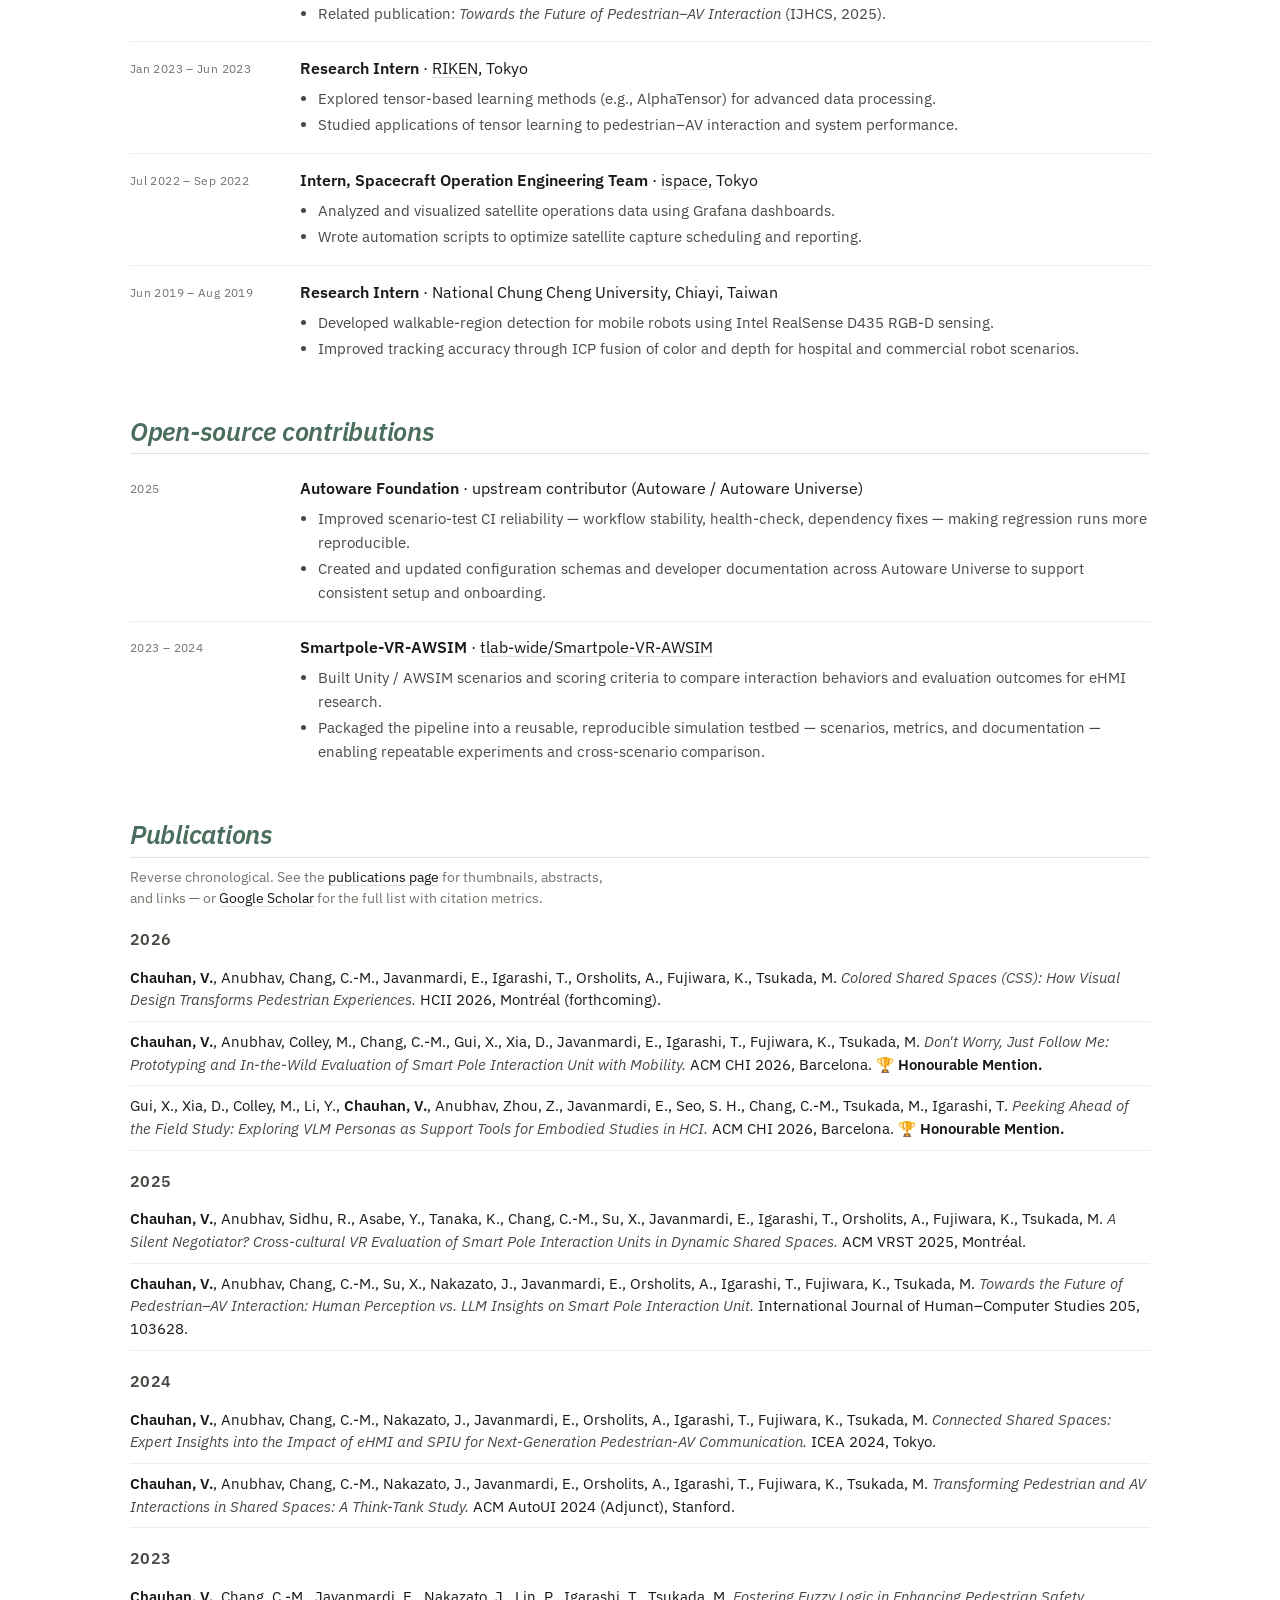
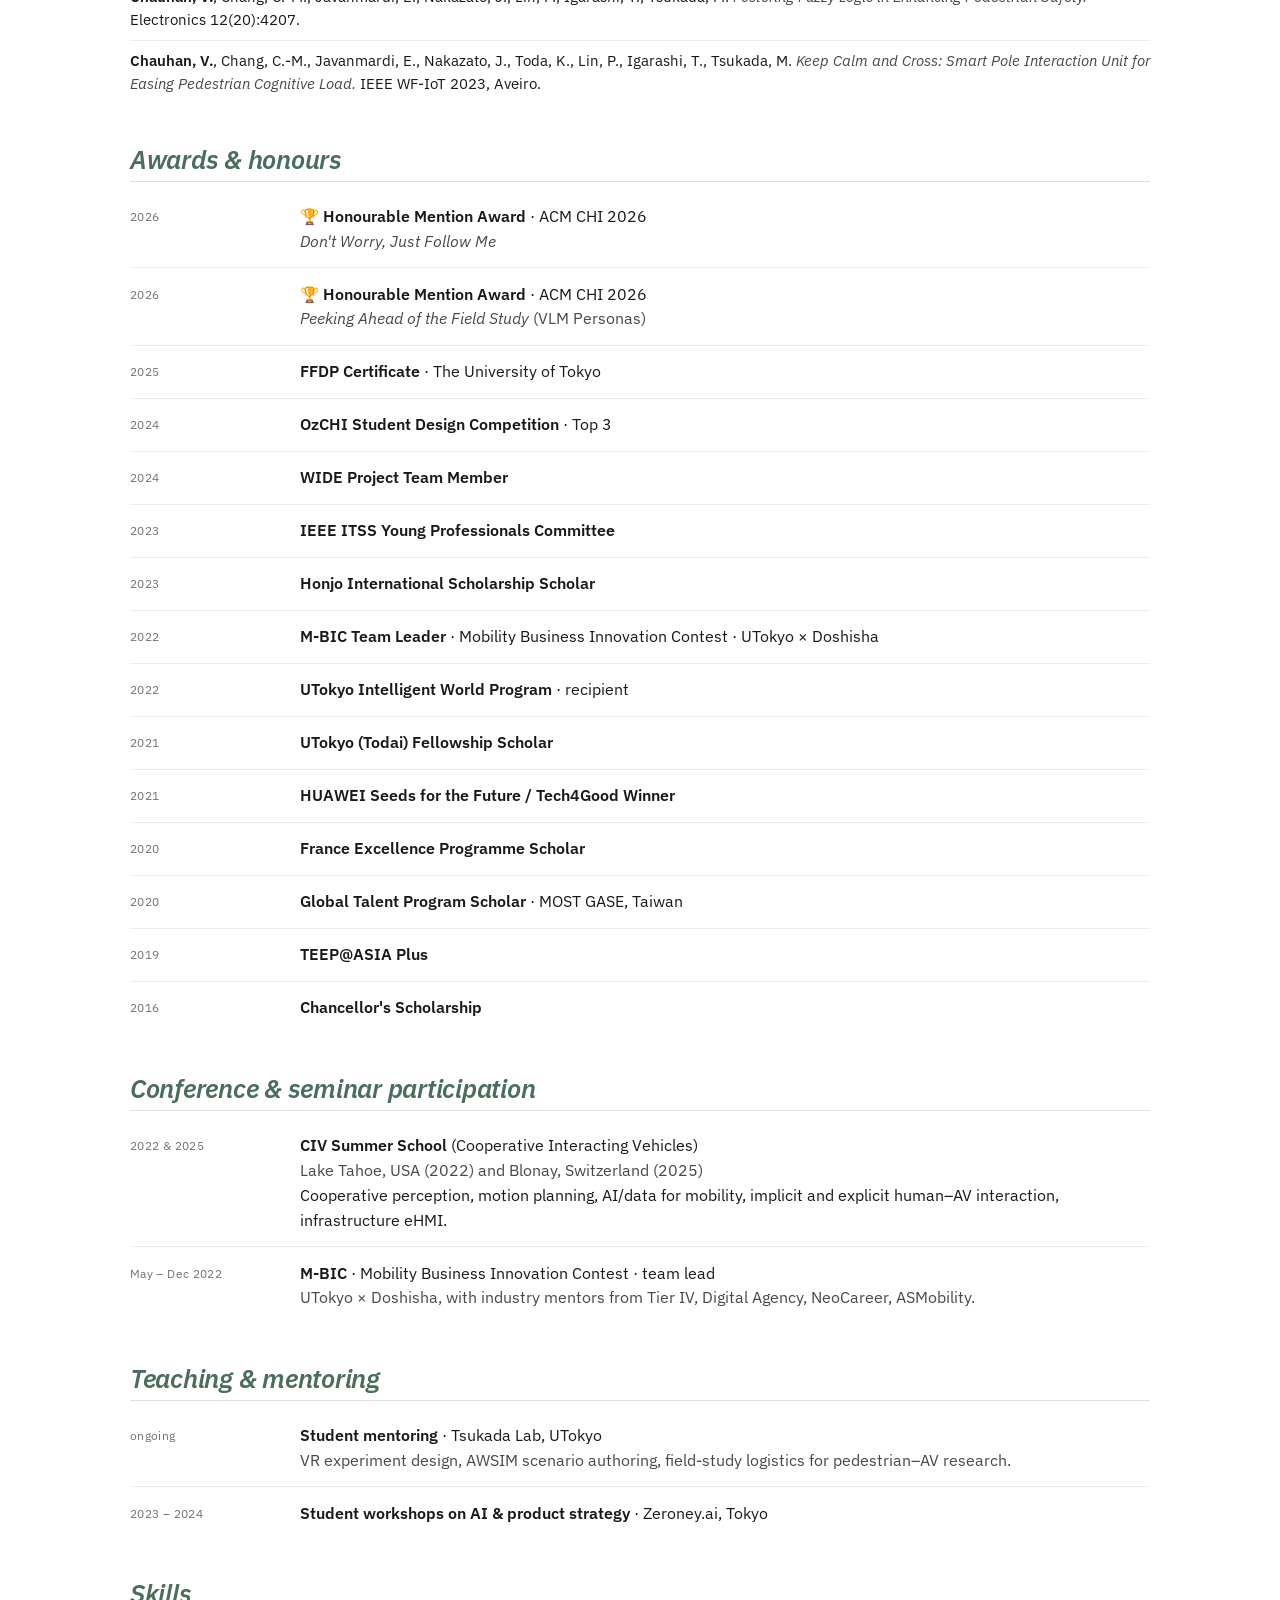
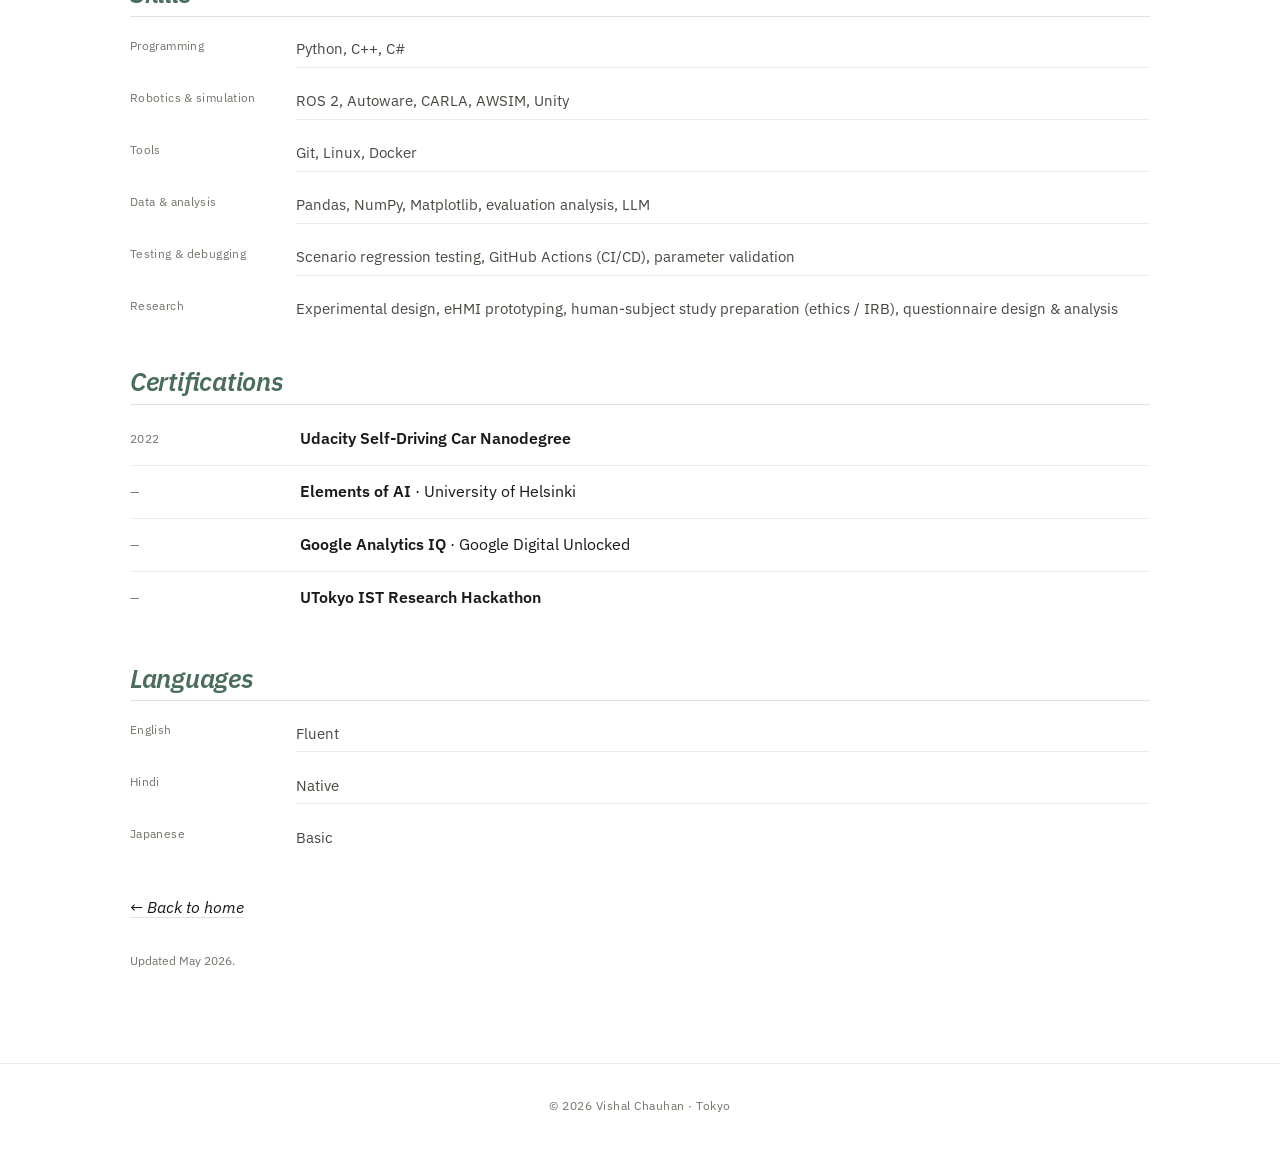
==== commit 966257c1: "Update cv.html" ====
--- a/cv.html
+++ b/cv.html
@@ -187,7 +187,7 @@
             <div class="cv-when">2016 – 2020</div>
             <div class="cv-what">
               <strong>B.Tech., Information Technology</strong><br/>
-              <span class="where">Vel Tech University (Chennai, India) + Nanyang Technological University (Singapore)</span> · GPA 8.37/10<br/>
+              <span class="where">Vel Tech University (Chennai, India), exchange Nanyang Technological University (Singapore)</span> · GPA 8.37/10<br/>
               Prime Minister Scholarship · NTU-Fellowship.
             </div>
           </div>
--- a/assets/style.css
+++ b/assets/style.css
@@ -1,5 +1,7 @@
+@import url("https://fonts.googleapis.com/css2?family=IBM+Plex+Sans:ital,wght@0,400;0,500;0,600;0,700;1,400;1,500;1,600&display=swap");
+
 /* =========================================================
-   Vishal Chauhan â€” personal site
+   Vishal Chauhan Ã¢â‚¬â€ personal site
    Editorial-academic. Real figures, restrained type.
    v2: bigger portrait + dark mode (ball mode) toggle
    ========================================================= */
@@ -29,9 +31,9 @@
   --badge-bg:     rgba(200, 178, 115, 0.18);
   --badge-border: rgba(200, 178, 115, 0.5);
 
-  --serif:        "Source Serif 4", Georgia, "Times New Roman", serif;
-  --sans:         "Source Sans 3", -apple-system, system-ui, sans-serif;
-  --mono:         "JetBrains Mono", "SF Mono", Menlo, monospace;
+  --serif:        "IBM Plex Sans", Roboto, Helvetica, Arial, sans-serif;
+  --sans:         "IBM Plex Sans", Roboto, Helvetica, Arial, sans-serif;
+  --mono:         "IBM Plex Sans", Roboto, Helvetica, Arial, sans-serif;
   --measure:      62ch;
   --max:          1100px;
   --pad-x:        clamp(1.25rem, 4vw, 2.5rem);
@@ -40,7 +42,7 @@
 }
 
 /* ---------- DARK THEME (ball mode) ----------
-   Same warm, editorial feel â€” like the site at dusk.
+   Same warm, editorial feel Ã¢â‚¬â€ like the site at dusk.
    Forest-green accent brightens slightly so it still reads. */
 [data-theme="dark"] {
   --paper:        #15120E;
@@ -73,8 +75,8 @@
   background: var(--paper);
   color: var(--ink);
   font-family: var(--sans);
-  font-size: 17px;
-  line-height: 1.62;
+  font-size: 16px;
+  line-height: 1.5;
   font-feature-settings: "kern", "liga", "calt";
   -webkit-font-smoothing: antialiased;
   -moz-osx-font-smoothing: grayscale;
@@ -101,21 +103,21 @@
 /* ---------- typography ---------- */
 h1, h2, h3, h4 {
   font-family: var(--serif);
-  font-weight: 500;
-  font-style: italic;
+  font-weight: 600;
+  font-style: normal;
   color: var(--ink);
   letter-spacing: -0.01em;
   line-height: 1.18;
   margin: 0 0 0.6em;
 }
-h1 { font-size: clamp(2.3rem, 5vw, 3.6rem); font-weight: 500; }
+h1 { font-size: clamp(2.3rem, 5vw, 3.6rem); font-weight: 700; }
 h2 { font-size: clamp(1.6rem, 3vw, 2.1rem); margin-top: 0; }
 h3 { font-size: 1.2rem; font-weight: 600; font-style: normal; letter-spacing: 0.01em; }
 h4 { font-size: 1.02rem; font-weight: 600; font-style: normal; letter-spacing: 0.02em; text-transform: uppercase; color: var(--ink-soft); }
 
 .page-title {
   font-size: clamp(2rem, 4vw, 2.8rem);
-  font-weight: 500;
+  font-weight: 700;
 }
 
 p { margin: 0 0 1em; max-width: var(--measure); }
@@ -256,7 +258,7 @@
   height: 16px;
   display: block;
 }
-/* show moon in light mode (click â†’ go dark); show sun in dark mode */
+/* show moon in light mode (click Ã¢â€ â€™ go dark); show sun in dark mode */
 .theme-toggle .icon-sun  { display: none; }
 .theme-toggle .icon-moon { display: block; }
 [data-theme="dark"] .theme-toggle .icon-sun  { display: block; }
@@ -269,7 +271,7 @@
 }
 
 /* ---------- hero ----------
-   Portrait was 290px. Now 360px â€” about 24% bigger.
+   Portrait was 290px. Now 360px Ã¢â‚¬â€ about 24% bigger.
    To tune: change BOTH lines below (--portrait-w idea kept inline). */
 .hero {
   padding-top: clamp(3rem, 7vw, 5rem);
@@ -292,19 +294,20 @@
 }
 .hero h1 {
   margin: 0 0 0.4rem;
-  font-style: italic;
-  letter-spacing: -0.015em;
+  font-style: normal;
+  letter-spacing: -0.02em;
 }
 .hero .role {
   font-family: var(--serif);
-  font-style: italic;
+  font-style: normal;
+  font-weight: 500;
   font-size: 1.1rem;
   color: var(--ink-soft);
   margin: 0 0 0.3rem;
 }
 .hero .affil {
   font-family: var(--serif);
-  font-style: italic;
+  font-style: normal;
   font-size: 1.02rem;
   color: var(--ink-soft);
   max-width: 38ch;
@@ -674,8 +677,8 @@
 .year-group { margin: 2rem 0 3rem; }
 .year-group h2 {
   font-family: var(--serif);
-  font-style: italic;
-  font-weight: 400;
+  font-style: normal;
+  font-weight: 600;
   font-size: 2.2rem;
   color: var(--accent);
   margin: 0 0 0.5rem;
@@ -840,8 +843,8 @@
 }
 .stack-layer h3 {
   font-family: var(--serif);
-  font-style: italic;
-  font-weight: 400;
+  font-style: normal;
+  font-weight: 600;
   font-size: clamp(1.35rem, 2.2vw, 1.55rem);
   margin: 0 0 0.65rem;
   color: var(--ink);
@@ -918,7 +921,8 @@
 }
 .hero-tagline em {
   color: var(--accent);
-  font-style: italic;
+  font-style: normal;
+  font-weight: 500;
 }
 .now-line {
   font-family: var(--sans);
@@ -1040,7 +1044,7 @@
   padding-top: 4px;
 }
 .console-body dt::before {
-  content: "â–¸ ";
+  content: "\25B8\00A0";
   color: var(--accent);
   margin-right: 2px;
 }
@@ -1217,9 +1221,9 @@
   display: block;
   color: var(--ink);
   font-family: var(--serif);
-  font-style: italic;
+  font-style: normal;
   font-size: 1.08rem;
-  font-weight: 400;
+  font-weight: 600;
   margin-bottom: 0.15rem;
 }
 @media (max-width: 600px) {
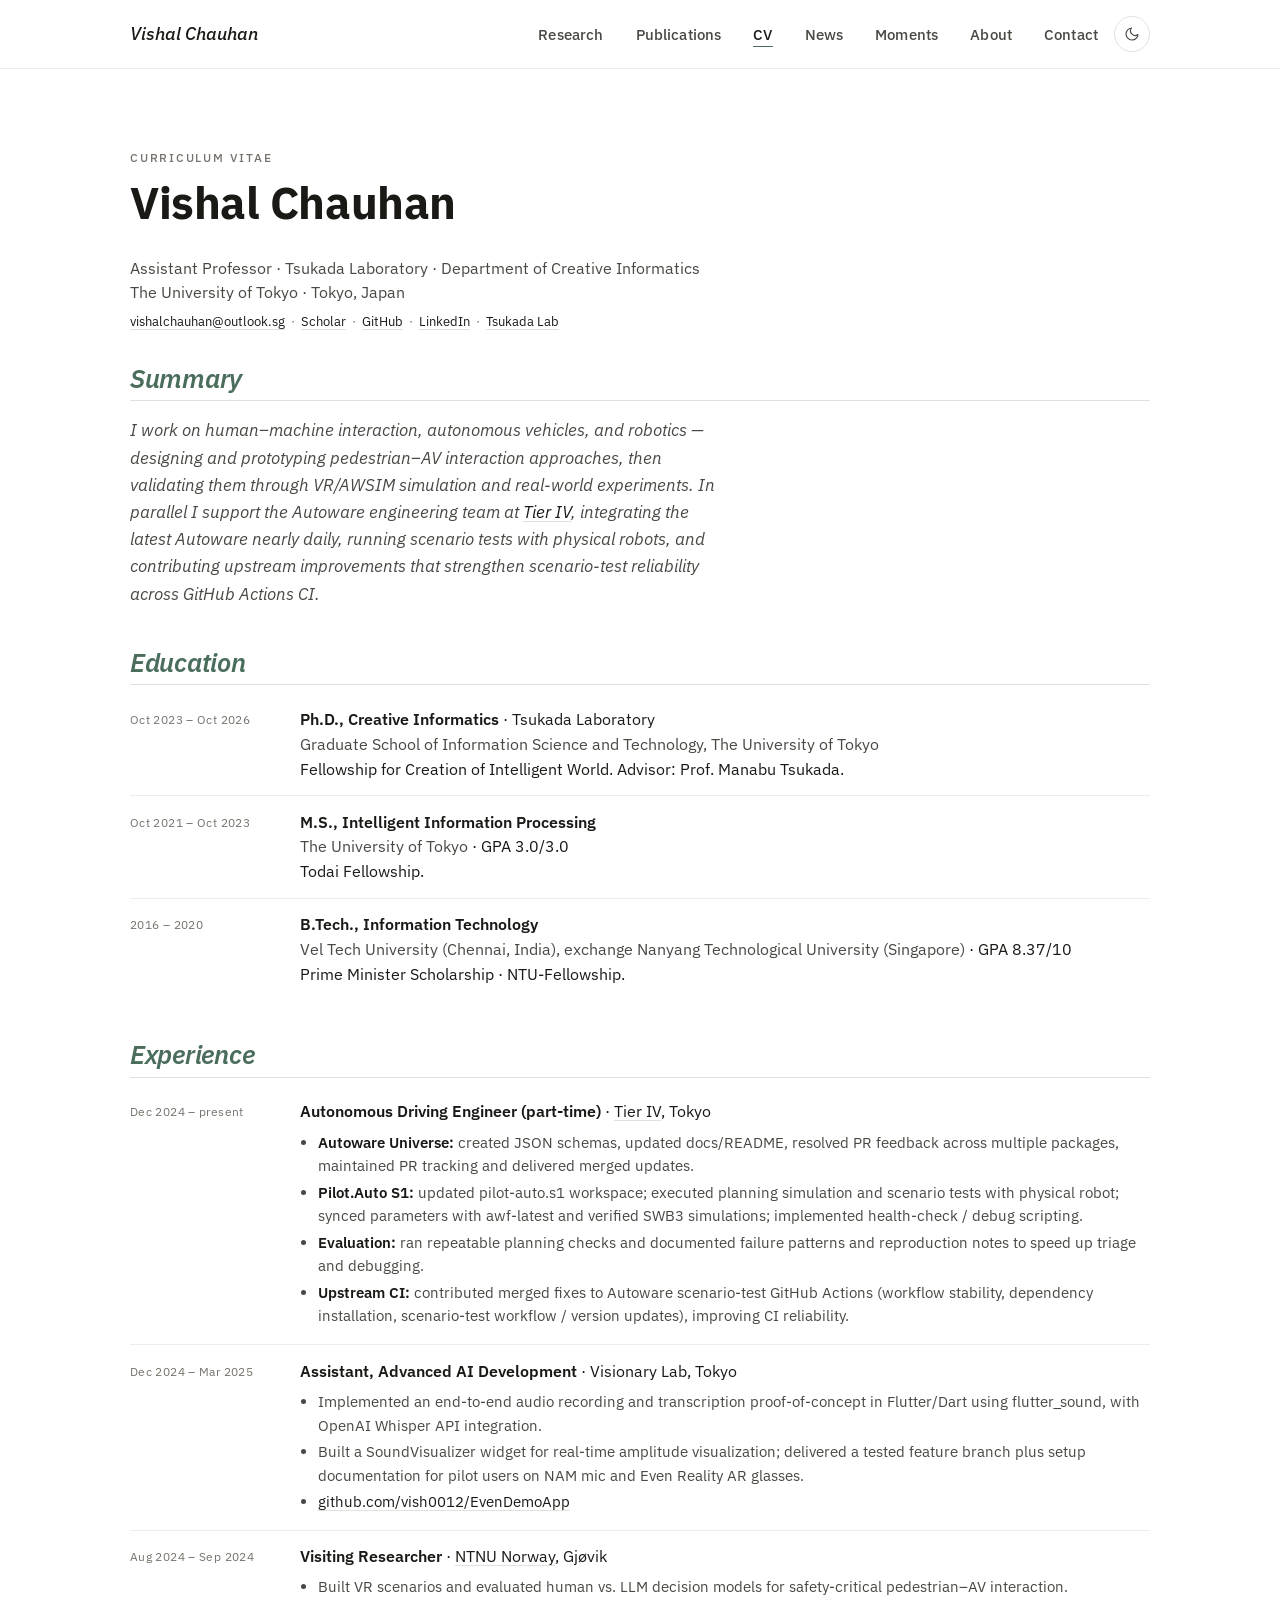
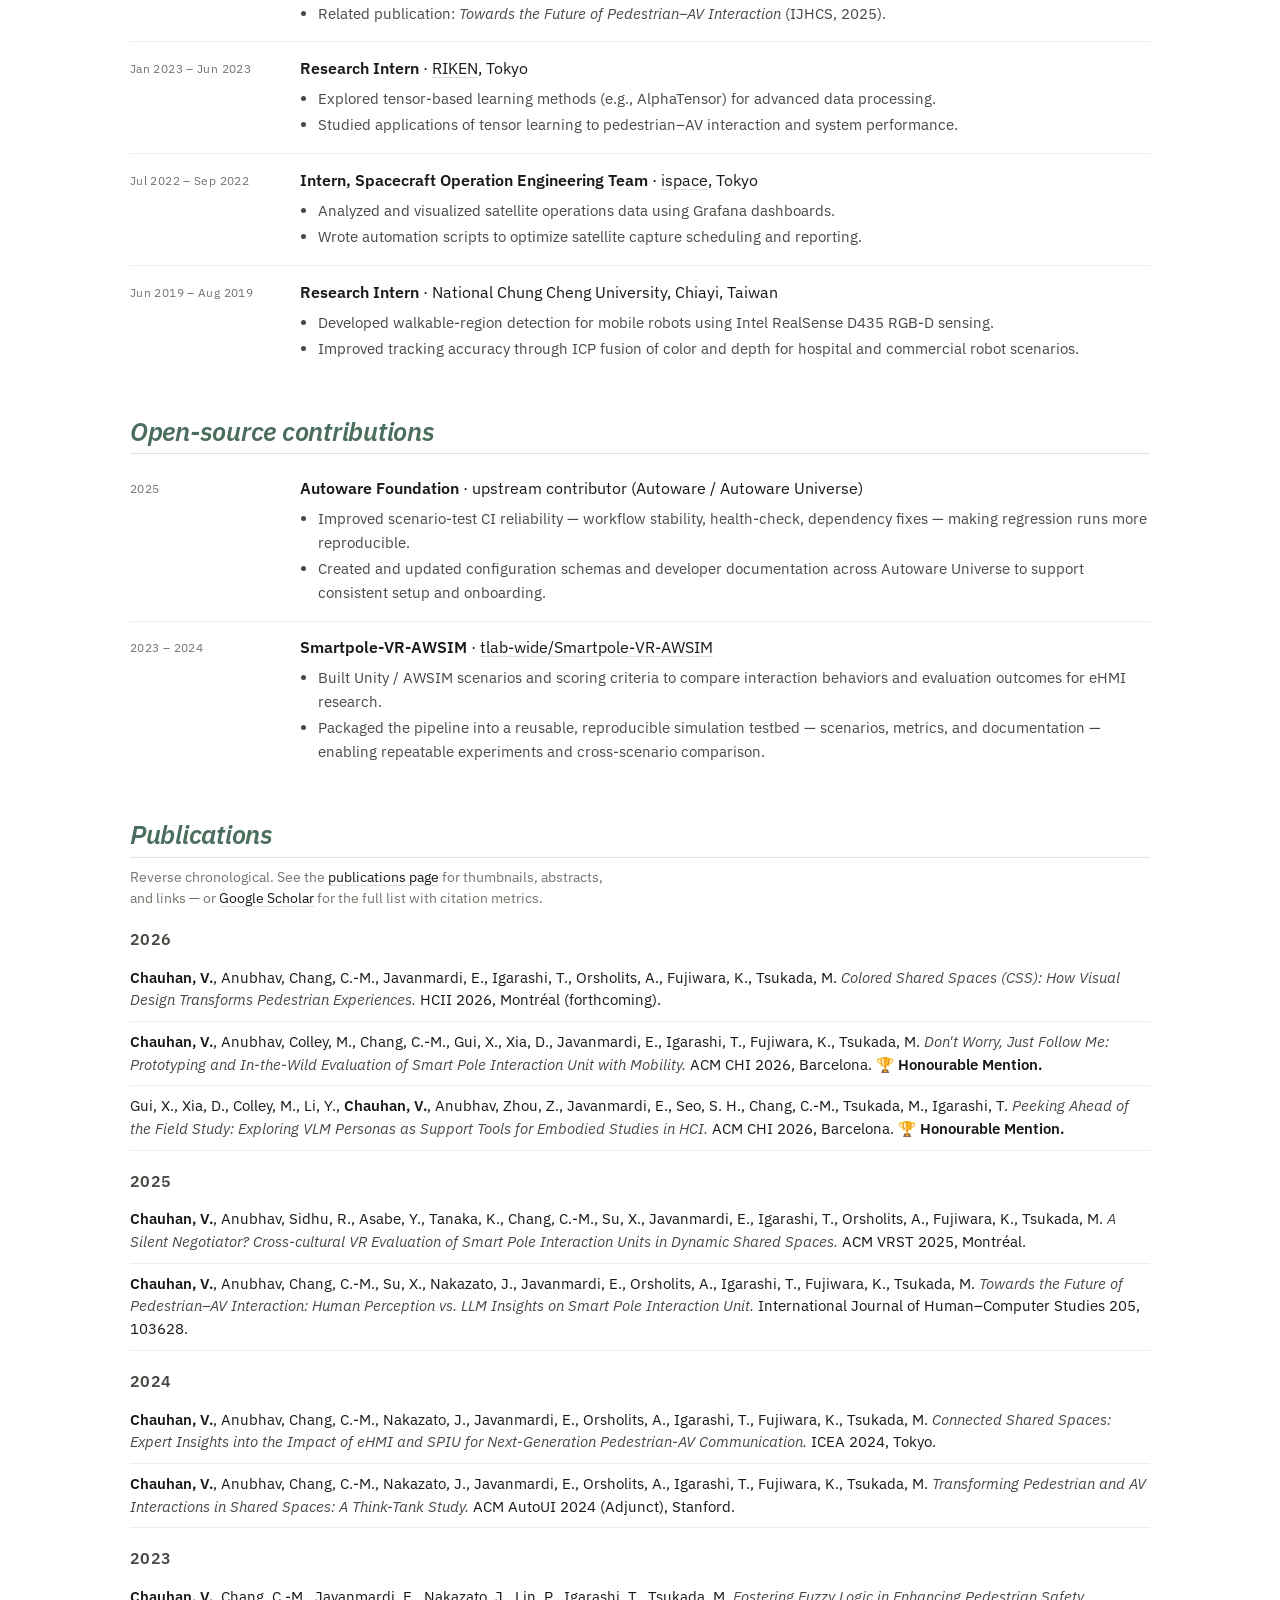
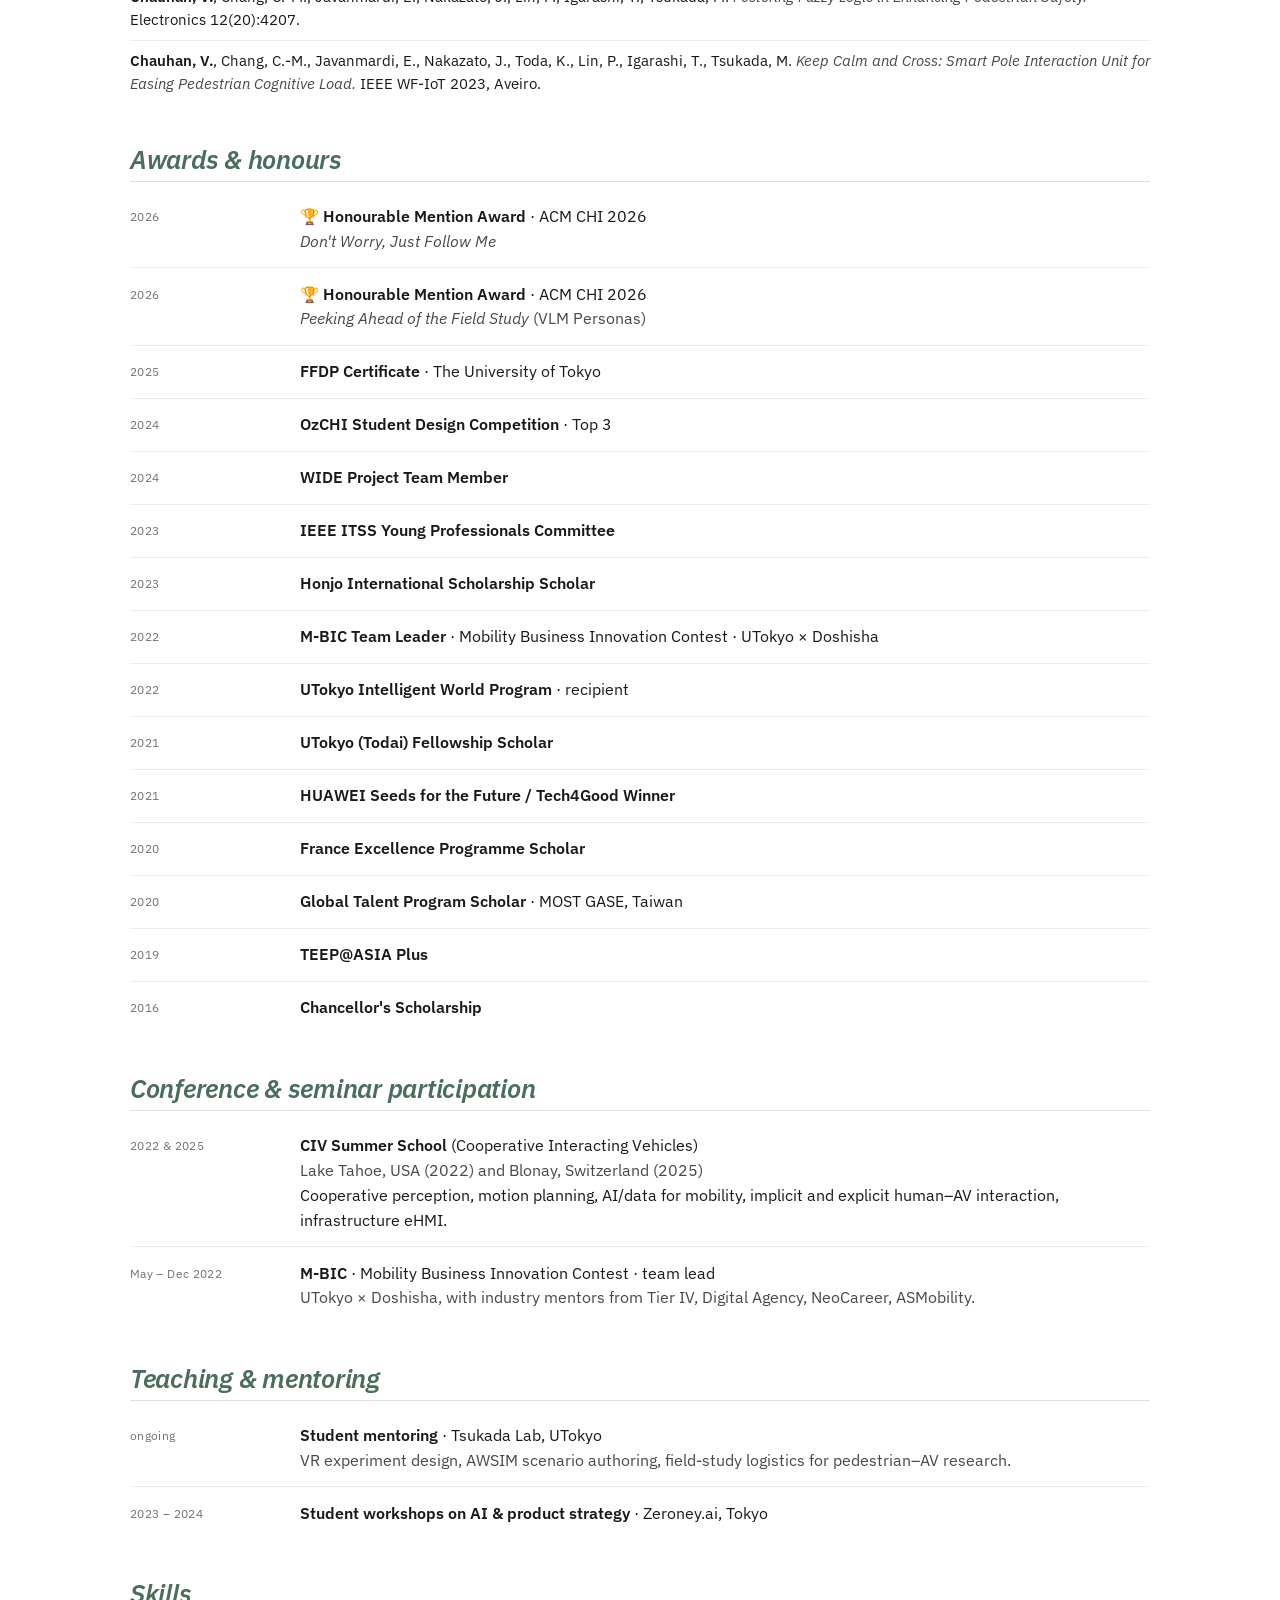
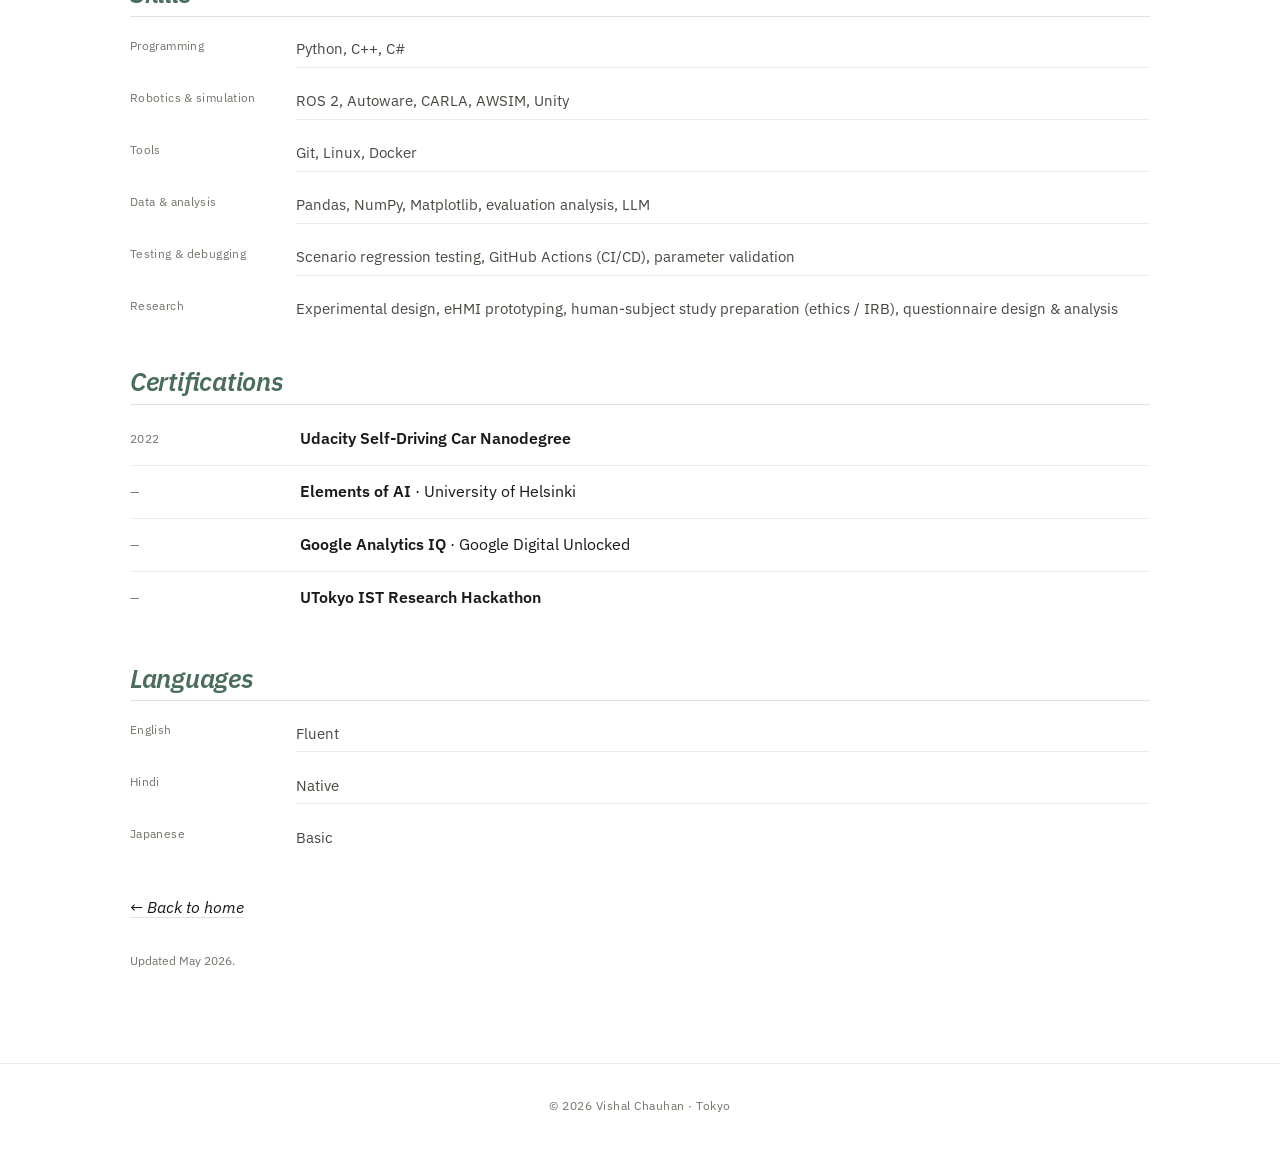
==== commit d20cbf69: "Update title and description for CV" ====
--- a/cv.html
+++ b/cv.html
@@ -11,7 +11,7 @@
     })();
   </script>
 
-  <meta name="description" content="Curriculum vitae of Vishal Chauhan, doctoral candidate at The University of Tokyo working on HMI, autonomous vehicles, and robotics." />
+  <meta name="description" content="Curriculum vitae of Vishal Chauhan, Assistant Professor at The University of Tokyo working on HMI, autonomous vehicles, and robotics." />
   <link rel="canonical" href="https://vishalchauhan-hi.github.io/cv.html" />
   <link rel="preconnect" href="https://fonts.googleapis.com" />
   <link rel="preconnect" href="https://fonts.gstatic.com" crossorigin />
@@ -131,7 +131,7 @@
         <p class="section-eyebrow">Curriculum Vitae</p>
         <h1 class="page-title">Vishal Chauhan</h1>
         <p style="color:var(--ink-soft); margin-bottom: 0.5rem;">
-          Doctoral Candidate (D3) · Tsukada Laboratory · Department of Creative Informatics<br/>
+          Assistant Professor · Tsukada Laboratory · Department of Creative Informatics<br/>
           The University of Tokyo · Tokyo, Japan
         </p>
         <p style="font-family: var(--mono); font-size: 0.82rem; color: var(--ink-faint); margin-bottom: 1rem;">
